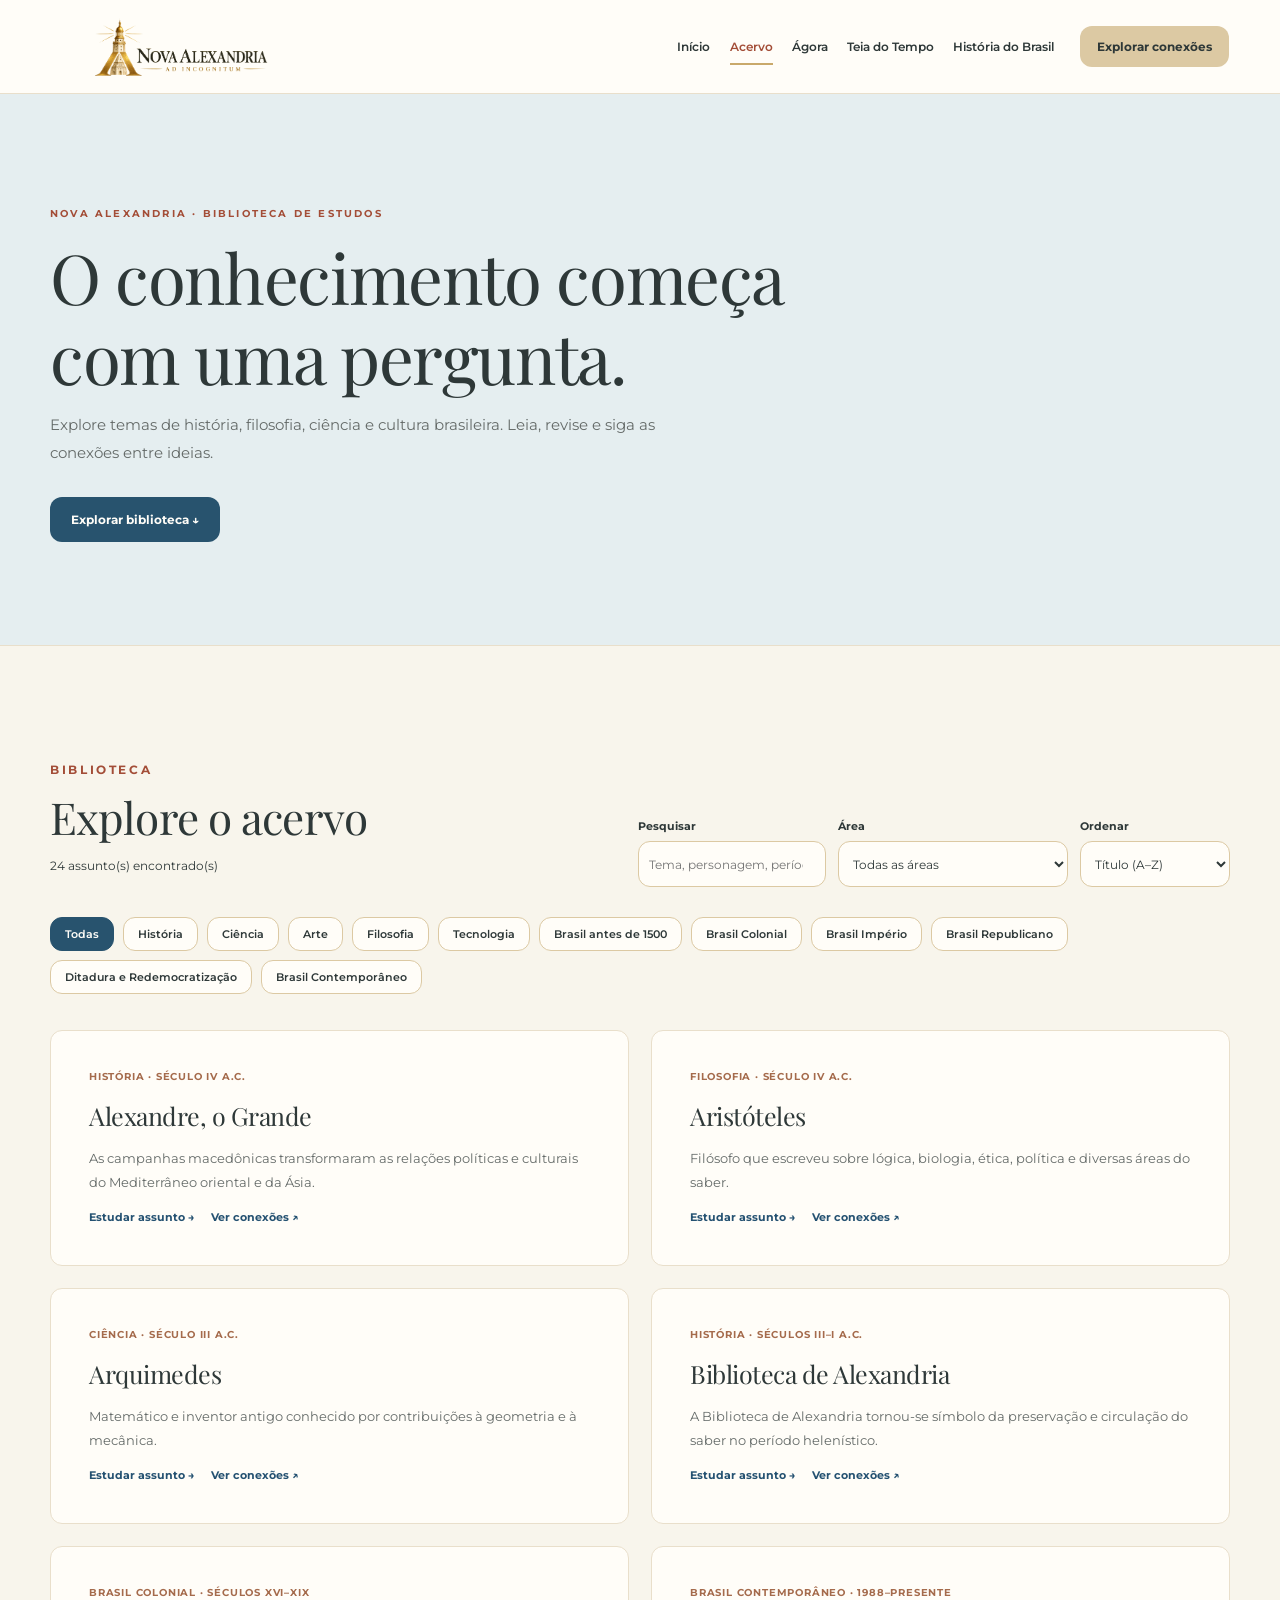
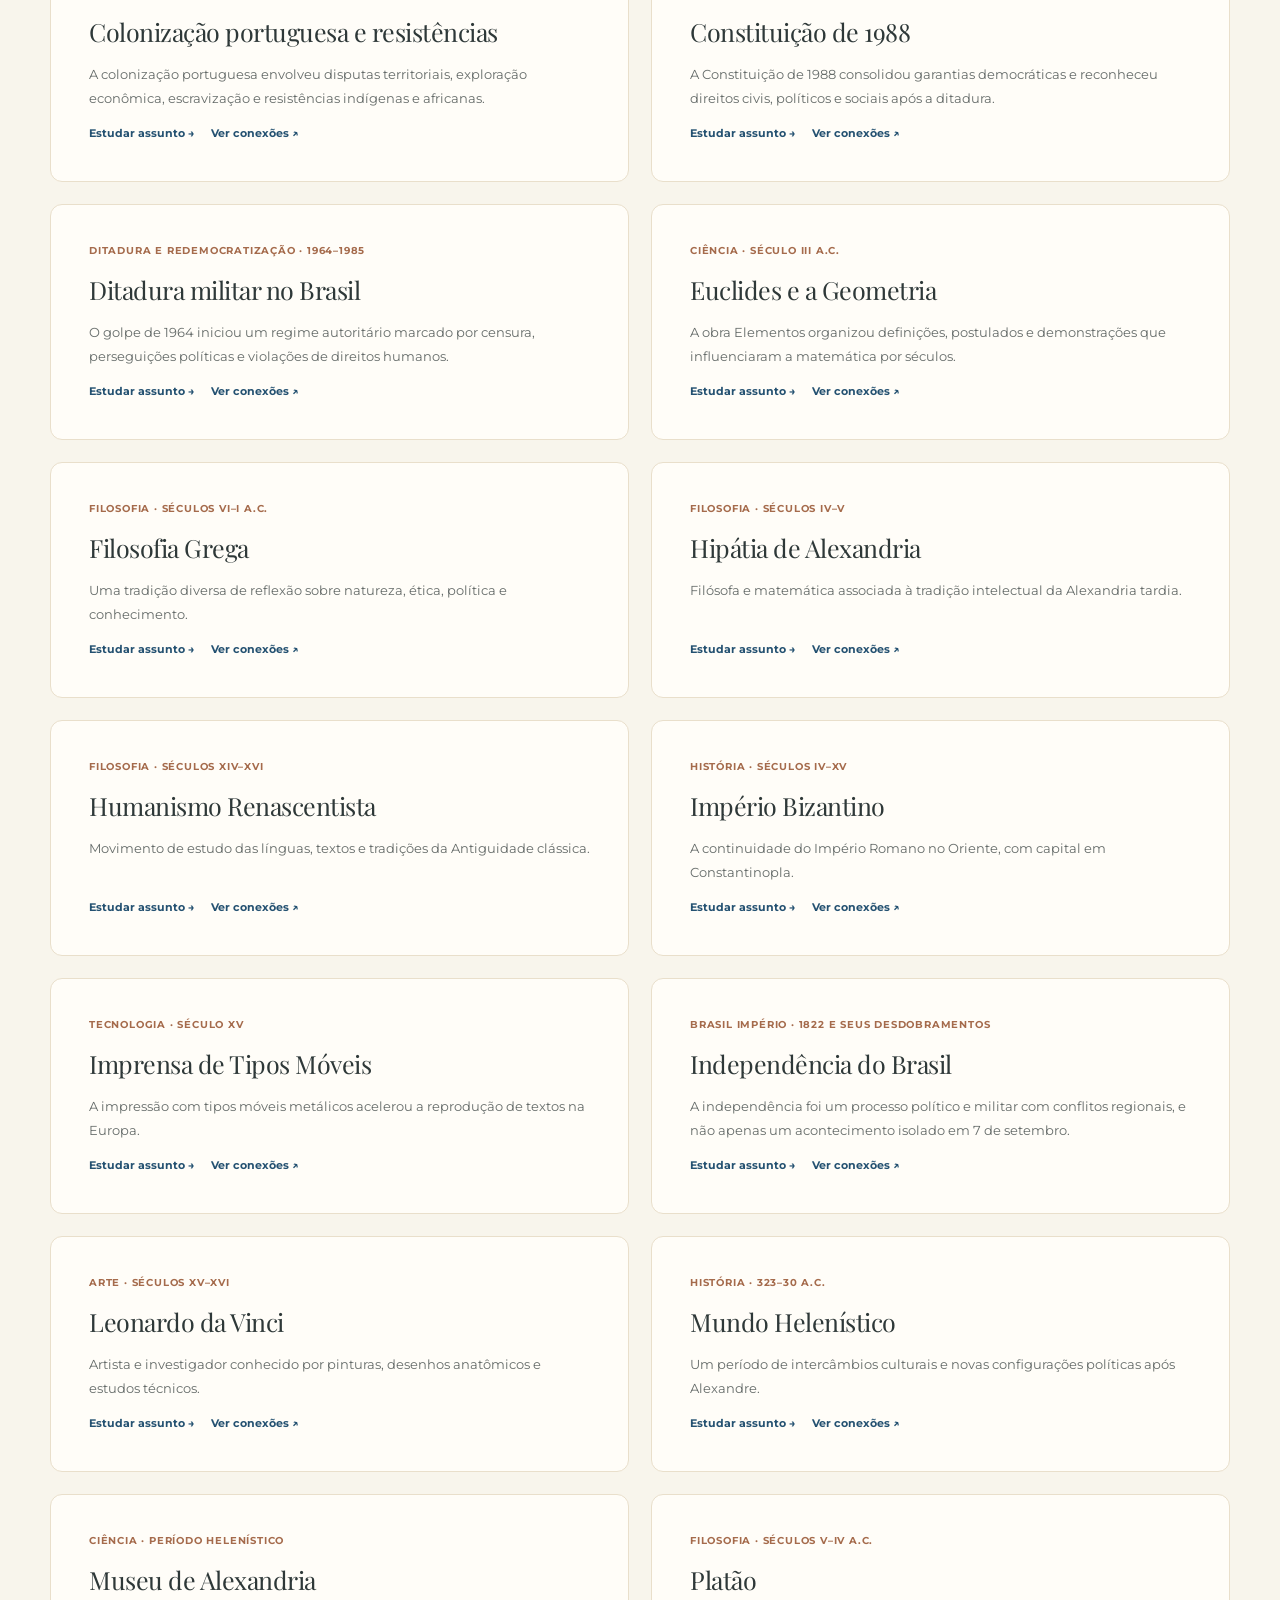
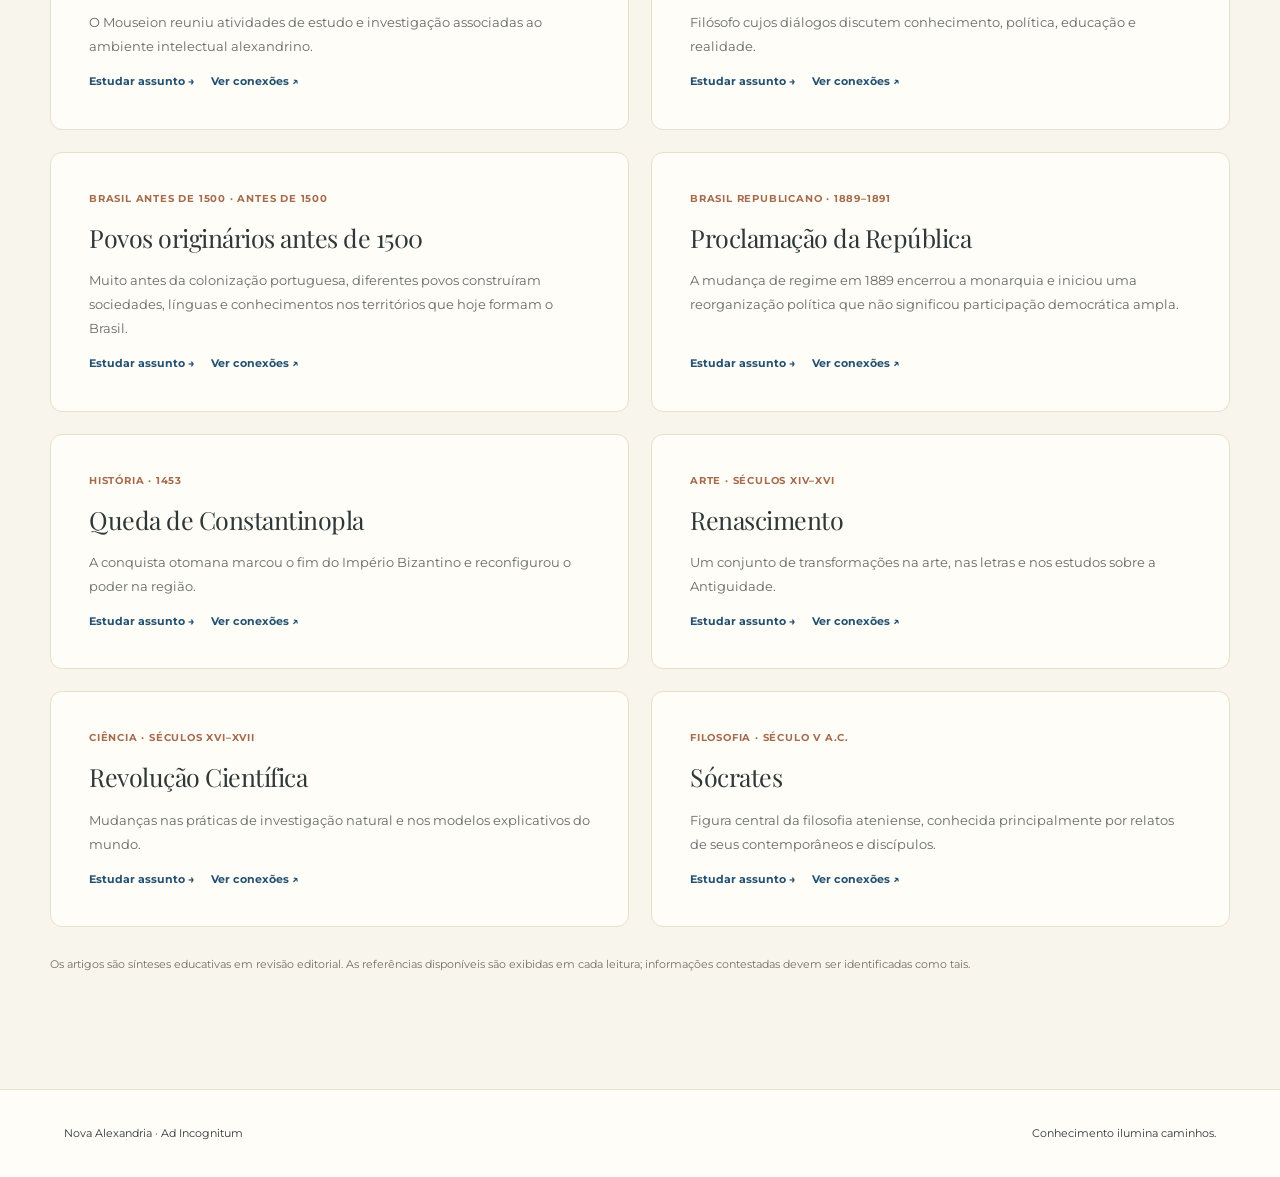
==== acervo.html @ 80cb11a1 "refactor(ui): aplicar identidade original e design system em acervo.html" ====
<!doctype html><html lang="pt-BR"><head><meta charset="utf-8"><meta name="viewport" content="width=device-width,initial-scale=1"><meta name="description" content="Acervo de estudos da Nova Alexandria: história, filosofia, ciência e História do Brasil."><title>Acervo | Nova Alexandria</title><link rel="preconnect" href="https://fonts.googleapis.com"><link rel="preconnect" href="https://fonts.gstatic.com" crossorigin><link href="https://fonts.googleapis.com/css2?family=Montserrat:wght@400;500;600;700&family=Playfair+Display:wght@400;500;600&display=swap" rel="stylesheet"><link rel="icon" href="assets/Icon.png"><link rel="stylesheet" href="styles.css"><link rel="stylesheet" href="css/acervo.css"><script defer src="js/acervo.js"></script><link rel="stylesheet" href="css/design-system-interno.css"></head><body><a class="skip" href="#conteudo">Ir ao conteúdo</a><header class="nav"><a href="index.html" class="brand" aria-label="Nova Alexandria — página inicial"><img src="assets/logo-horizontal.png" alt="Nova Alexandria — Ad Incognitum" class="brand-logo"></a><nav class="desktop-nav" aria-label="Navegação principal"><a href="index.html">Início</a><a href="acervo.html" aria-current="page">Acervo</a><a href="agora.html">Ágora</a><a href="teias.html">Teia do Tempo</a><a href="brasil.html">História do Brasil</a></nav><a class="login" href="teias.html">Explorar conexões</a><button class="menu" id="menuBtn" type="button" aria-label="Abrir menu" aria-expanded="false" aria-controls="mobileNav"><span aria-hidden="true">☰</span></button></header><nav class="mobile-nav" id="mobileNav" aria-label="Navegação móvel" hidden><a href="index.html">Início</a><a href="acervo.html" aria-current="page">Acervo</a><a href="agora.html">Ágora</a><a href="teias.html">Teia do Tempo</a><a href="brasil.html">História do Brasil</a></nav><main id="conteudo"><section class="acervo-hero"><div class="acervo-wrap"><p class="eyebrow">NOVA ALEXANDRIA · BIBLIOTECA DE ESTUDOS</p><h1>O conhecimento começa com uma pergunta.</h1><p>Explore temas de história, filosofia, ciência e cultura brasileira. Leia, revise e siga as conexões entre ideias.</p><a href="#catalogo" class="acervo-link">Explorar biblioteca ↓</a></div></section><section id="catalogo" class="acervo-wrap acervo-main"><div class="acervo-heading"><div><p class="eyebrow">BIBLIOTECA</p><h2>Explore o acervo</h2><p id="contador" aria-live="polite">Carregando assuntos...</p></div><div class="acervo-ferramentas"><label>Pesquisar<input id="busca" type="search" placeholder="Tema, personagem, período..." autocomplete="off"></label><label>Área<select id="area"><option value="Todas">Todas as áreas</option><option value="Brasil">História do Brasil</option><option value="Geral">História geral e conhecimentos</option></select></label><label>Ordenar<select id="ordem"><option value="titulo">Título (A–Z)</option><option value="inicio">Período histórico</option></select></label></div></div><div id="categorias" class="acervo-filtros" aria-label="Categorias"></div><div id="resultados" class="acervo-grid" aria-live="polite"></div><p class="acervo-nota">Os artigos são sínteses educativas em revisão editorial. As referências disponíveis são exibidas em cada leitura; informações contestadas devem ser identificadas como tais.</p></section></main><footer><span>Nova Alexandria · Ad Incognitum</span><span>Conhecimento ilumina caminhos.</span></footer><script src="js/navegacao.js" defer></script></body></html>
---- styles.css ----
:root {
    --ivory: #f8f5ec;
    --sand: #dcc9a3;
    --gold: #c9a96b;
    --terracotta: #c97156;
    --blue: #1f4e79;
    --ink: #343a36;
    
    --surface: #fffdf8;
    --sand-light: #e8dcc4;
    --gold-deep: #85602e;
    --terracotta-deep: #a34d37;
    --blue-soft: #e5eef0;
}



* {
    box-sizing: border-box;
}

html {
    scroll-behavior: smooth;
    
}

body {
    margin: 0;
    background: var(--ivory);
    color: var(--ink);
    font: 15px/1.6 Montserrat, Arial, sans-serif;
}

a {
    color: inherit;
}

button {
    font: inherit;
    cursor: pointer;
}



.skip {
    position: absolute;
    top: -100px;
    left: 8px;
    background: var(--surface);
    padding: 12px;
    z-index: 50;
}

.skip:focus {
    top: 8px;
}

a:focus-visible,
button:focus-visible {
    outline: 3px solid var(--blue);
    outline-offset: 4px;
}



.nav {
    height: 50px;
    display: flex;
    align-items: center;
    gap: 30px;
    padding: 50px;
    background: var(--surface);
    border-bottom: 2px solid var(--sand-light);
}



.brand {
    display: flex;
    align-items: center;
    flex-shrink: 0;
    text-decoration: none;
}

.brand-logo {
    display: block;
    width: 310px;
    height: 90px;
    max-width: 100%;
    object-fit: contain;
}



.desktop-nav {
    display: flex;
    align-items: center;
    gap: clamp(12px, 30vw, 20px);
    margin-left: auto;
}

.desktop-nav a,
.login {
    font-size: 15px;
    text-decoration: none;
}

.desktop-nav a {
    transition: color 0.2s ease;
    font-weight: 700;
}

.desktop-nav a:hover {
    color: var(--terracotta-deep);
}



.login {
    background-color: var(--sand);
    border-radius: 5px;
    padding: 8px 20px;
    white-space: nowrap;

}

.login:hover {
    transition: background-color .25s ease, color .25s ease;
    background-color: var(--terracotta);
    color: #fff;
}



.menu {
    display: none;
    background: none;
    border: 0;
    font-size: 23px;
}

.mobile-nav {
    background: var(--surface);
    padding: 14px 24px;
}

.mobile-nav:not([hidden]) {
    display: flex;
    flex-direction: column;
    gap: 13px;
}

.mobile-nav a {
    text-decoration: none;
}



.hero {
    background: var(--blue-soft);
}



.scene-scroll {
    width: 100%;
    overflow-x: auto;
    overflow-y: hidden;
}

.scene {
    position: relative;
    max-width: 1918px;
    margin: auto;
    min-height: 490px;
    background: #c7dce9;
}

.scene > img {
    display: block;
    width: 100%;
    height: 70%;
}



.hero-copy {
    position: absolute;
    left: 5.4%;
    top: 15%;
    max-width: 36%;
    padding: clamp(14px, 5vw, 28px);
    border-radius: 8px;

    background: linear-gradient(
        100deg,
        rgba(255, 253, 247, 0.91),
        rgba(255, 253, 247, 0.70) 80%,
        rgba(255, 253, 247, 0.12)
    );

    text-shadow: 0 1px 0 #fff8;
}

.eyebrow {
    font-size: 10px;
    font-weight: 700;
    letter-spacing: 0.22em;
    color: var(--terracotta-deep);
}

.hero-copy h1 {
    font: clamp(27px, 3.5vw, 67px)/1.13
        Playfair Display, Georgia, serif;

    margin: 12px 0;
    color: var(--ink);
}

.hero-copy > p:not(.eyebrow) {
    font-size: clamp(11px, 1vw, 15px);
    max-width: 440px;
}

.hero-buttons {
    display: flex;
    flex-wrap: wrap;
    gap: 10px;
    margin-top: 20px;
}



.primary,
.secondary {
    display: inline-block;
    text-decoration: none;
    padding: 11px 15px;
    border-radius: 4px;
    font-size: 12px;
    font-weight: 600;
}

.primary {
    background: var(--blue);
    color: #fff;
}

.primary:hover,
.primary:focus-visible {
    background: var(--terracotta-deep);
}

.secondary {
    background: rgba(248, 245, 236, .93);
    border: 1px solid var(--terracotta);
}

.secondary:hover,
.secondary:focus-visible {
    background: var(--sand);
}





.hotspot {
    position: absolute;
    display: grid;
    place-items: center;
    width: 44px;
    height: 44px;
    padding: 0;
    transform: translate(-50%, -50%);
    border: 1px solid rgba(255, 249, 233, 0.95);
    border-radius: 50%;
    background: rgba(31, 78, 121, 0.88);
    color: #fff;
    box-shadow: 0 0 0 6px rgba(255, 248, 220, 0.22),
                0 0 20px rgba(201, 169, 107, 0.35);
    backdrop-filter: blur(4px);
    isolation: isolate;
    overflow: visible;
    cursor: pointer;
    z-index: 2;
    transition: transform .3s ease, background .3s ease, box-shadow .3s ease;
}

.hotspot:hover,
.hotspot:focus-visible {
    transform: translate(-50%, -50%) scale(1.15);
    background: rgba(31, 78, 121, 0.98);
    box-shadow: 0 0 0 10px rgba(255, 248, 220, 0.25),
                0 0 30px rgba(255, 215, 130, 0.65);
    z-index: 5;
}

.hotspot .pulse {
    position: relative;
    z-index: 2;
    display: inline-block;
    font-size: 21px;
    line-height: 1;
    transition: transform .3s ease, filter .3s ease;
}

.hotspot:hover .pulse,
.hotspot:focus-visible .pulse {
    transform: rotate(45deg) scale(1.1);
    filter: drop-shadow(0 0 5px #fff5cc);
}

.hotspot .hint {
    position: absolute;
    bottom: calc(100% + 16px);
    left: 50%;
    z-index: 5;
    transform: translate(-50%, 8px);
    white-space: nowrap;
    padding: 8px 15px;
    border: 1px solid var(--sand);
    border-radius: 5px;
    background: rgba(255, 253, 248, .97);
    color: var(--ink);
    font: 600 12px Montserrat, Arial, sans-serif;
    letter-spacing: .03em;
    box-shadow: 0 5px 20px rgba(40, 35, 25, .12);
    opacity: 0;
    visibility: hidden;
    pointer-events: none;
    transition: opacity .25s ease, transform .25s ease, visibility .25s ease;
}

.hotspot:hover .hint,
.hotspot:focus-visible .hint {
    opacity: 1;
    visibility: visible;
    transform: translate(-50%, 0);
}



.hotspot.farol::before {
    content: "";
    position: absolute;
    inset: -18px;
    border-radius: 100%;
    background: radial-gradient(circle, rgba(255,234,164,.65) 0%,
        rgba(255,208,101,.28) 40%, rgba(255,208,101,0) 75%);
    pointer-events: none;
    z-index: -1;
    animation: farol-luz 2s ease-in-out infinite;
}

.hotspot.farol::after {
    content: "";
    position: absolute;
    inset: -8px;
    border: 1px solid rgba(255,226,153,.75);
    border-radius: 50%;
    pointer-events: none;
    z-index: -1;
    animation: farol-onda 3.5s ease-out infinite;
}

@keyframes farol-luz {
    0%, 100% { opacity: .45; transform: scale(4); }
    50% { opacity: 1; transform: scale(1.3); }
}

@keyframes farol-onda {
    0% { opacity: .8; transform: scale(.75); }
    100% { opacity: 0; transform: scale(1.7); }
}

.hotspot.farol:hover::before,
.hotspot.farol:focus-visible::before { animation-duration: 1.8s; }


.hotspot.academia::before,
.hotspot.academia::after {
    content: "";
    position: absolute;
    width: 7px;
    height: 7px;
    border-radius: 100%;
    background: #ffe6a3;
    pointer-events: none;
    z-index: -1;
    box-shadow: -18px -13px 0 -1px #f3ce79,
                20px -17px 0 0 #ffe6a3,
                -23px 16px 0 -1px #fff0bd,
                17px 23px 0 -1px #eac079,
                5px -27px 0 -1px #fff0bd;
}

.hotspot.academia::before {
    animation: academia-particulas 4s ease-in-out infinite;
}

.hotspot.academia::after {
    animation: academia-particulas 4s ease-in-out -2s infinite;
}

@keyframes academia-particulas {
    0% { opacity: 0; transform: translateY(15px) scale(.8) rotate(45deg); }
    35% { opacity: 1; }
    75% { opacity: .75; }
    100% { opacity: 0; transform: translateY(-5px) scale(1.9) rotate(45deg); }
}

.hotspot.academia:hover::before,
.hotspot.academia:hover::after,
.hotspot.academia:focus-visible::before,
.hotspot.academia:focus-visible::after { animation-duration: 2; }



.hotspot.globo::before {
    content: "";
    position: absolute;
    inset: -12px;
    border: 2px solid transparent;
    border-top-color: #ffe4a3;
    border-bottom-color: #c69c53;
    border-radius: 50%;
    pointer-events: none;
    z-index: -1;
    animation: globo-orbita 7s linear infinite;
}

.hotspot.globo::after {
    content: "";
    position: absolute;
    inset: -21px;
    border: 1px dashed rgba(255,225,163,.65);
    border-radius: 50%;
    pointer-events: none;
    z-index: -1;
    animation: globo-orbita 16s linear infinite reverse;
}

@keyframes globo-orbita {
    from { transform: rotate(0deg); }
    to { transform: rotate(360deg); }
}

.hotspot.globo:hover::before,
.hotspot.globo:focus-visible::before { animation-duration: 2.5s; }

.hotspot.globo:hover::after,
.hotspot.globo:focus-visible::after { animation-duration: 7s; }



.farol { left: 49.4%; top: 19.2%; }
.academia { left: 77.8%; top: 25.8%; }
.globo { left: 90.7%; top: 39%; }



@keyframes hotspot-breathe {
    0%, 100% {
        box-shadow: 0 0 0 6px rgba(255,248,220,.15),
                    0 0 15px rgba(201,169,107,.25);
    }
    50% {
        box-shadow: 0 0 0 10px rgba(255,248,220,.28),
                    0 0 25px rgba(201,169,107,.45);
    }
}

.hotspot:not(:hover):not(:focus-visible) {
    animation: hotspot-breathe 3.5s ease-in-out infinite;
}

@media (hover: none) {
    .hotspot .hint {
        opacity: 1;
        visibility: visible;
        transform: translate(-50%, 0);
        font-size: 10px;
        padding: 5px 9px;
    }
}

@media (prefers-reduced-motion: reduce) {
    .hotspot,
    .hotspot::before,
    .hotspot::after,
    .hotspot .pulse,
    .hotspot .hint {
        animation: none !important;
        transition: none !important;
    }
    .hotspot.academia::before,
    .hotspot.academia::after { opacity: .65; }
}



.scene-caption {
    position: absolute;
    right: 4%;
    bottom: 4%;

    font-size: 10px;
    letter-spacing: 0.2em;

    color: #3e4a42;
    background: rgba(248, 245, 236, .92);

    padding: 5px 9px;
}

.scene-instruction {
    text-align: center;

    margin: 0;
    padding: 15px 10px;

    background: var(--surface);
    color: var(--ink);

    font-size: 12px;
}

.mobile-only {
    display: none;
}



.destinations {
    max-width: 1260px;
    margin: auto;

    text-align: center;

    padding: 72px 24px 95px;
}

.destinations h2 {
    font: clamp(29px, 4vw, 45px)
        Playfair Display, Georgia, serif;

    margin: 9px 0;
}

.intro {
    color: var(--ink);
    font-size: 13px;
    margin-bottom: 36px;
}



.cards {
    display: grid;
    grid-template-columns: repeat(4, 1fr);
    gap: 17px;
    text-align: left;
}



.cards article {
    background: var(--surface);

    border: 1px solid var(--sand-light);
    border-radius: 8px;

    padding: 24px;
    min-height: 240px;
}

.cards h3,
dialog h2 {
    font: 27px Playfair Display, Georgia, serif;
    margin: 7px 0;
}

.cards p {
    font-size: 13px;
}

.cards a {
    font-size: 12px;
    color: var(--blue);
}

.symbol {
    font-size: 32px;
    color: var(--gold);
}



footer {
    border-top: 1px solid var(--sand-light);

    padding: 25px 5%;

    display: flex;
    justify-content: space-between;
    gap: 15px;

    font-size: 11px;
}




dialog {
    width: min(460px, calc(100% - 30px));
    max-width: 460px;

    border: 1px solid var(--gold);
    border-radius: 12px;

    background: var(--surface);
    color: var(--ink);

    padding: 42px 36px;

    box-shadow:
        0 20px 70px rgba(21, 37, 46, 0.25);

    text-align: center;
}

dialog[open] {
    animation: portal-enter 0.35s ease-out;
}

dialog::backdrop {
    background: rgba(21, 38, 46, 0.65);
    backdrop-filter: blur(5px);
}

dialog h2 {
    font: 32px Playfair Display, Georgia, serif;
    margin: 12px 0 18px;
}

dialog p:not(.eyebrow) {
    font-size: 14px;
    line-height: 1.8;
    margin-bottom: 28px;
}

dialog .primary {
    padding: 12px 24px;
}

.close {
    position: absolute;
    top: 10px;
    right: 15px;

    border: 0;
    background: none;

    font-size: 29px;
    color: var(--ink);
}



@keyframes portal-enter {

    from {
        opacity: 0;
        transform: translateY(15px) scale(0.97);
    }

    to {
        opacity: 1;
        transform: translateY(0) scale(1);
    }

}



@media (prefers-reduced-motion: reduce) {

    dialog[open] {
        animation: none;
    }

}



@media (max-width: 1000px) {

    .nav {
        gap: 16px;
    }

    .brand-logo {
        width: 230px;
        height: 70px;
    }

    .desktop-nav {
        gap: 11px;
    }

    .hero-copy {
        max-width: 43%;
    }

    .cards {
        grid-template-columns: repeat(2, 1fr);
    }

}



@media (max-width: 760px) {

    .nav {
        height: 85px;
    }

    .brand-logo {
        width: 210px;
        height: 65px;
    }

    .desktop-nav {
        display: none;
    }

    .menu {
        display: block;
        margin-left: auto;
    }

    .login {
        margin-left: auto;
    }

    .scene {
        width: 1050px;
        min-height: 561px;
    }

    .scene-scroll {
        scrollbar-width: thin;
        scrollbar-color: var(--gold) #e6e0d3;
    }

    .hero-copy {
        left: 3%;
        top: 12%;

        width: 340px;
        max-width: 340px;
    }

    .hero-copy h1 {
        font-size: 36px;
    }

    .hero-copy > p:not(.eyebrow) {
        font-size: 12px;
    }

    .mobile-only {
        display: inline;
    }

    .hotspot {
        width: 42px;
        height: 42px;
    }

    .scene-caption {
        display: none;
    }

}



@media (max-width: 480px) {

    .nav {
        height: 75px;
        gap: 10px;
    }

    .brand-logo {
        width: 175px;
        height: 55px;
    }

    .login {
        padding: 6px 10px;
    }

    .cards {
        grid-template-columns: 1fr;
    }

    .destinations {
        padding: 55px 18px;
    }

    footer {
        flex-direction: column;
    }

}



@media (prefers-reduced-motion: reduce) {

    html {
        scroll-behavior: auto;
    }

    .hotspot,
    .hint,
    .desktop-nav a {
        transition: none;
    }

}
/* Refinamento visual — preserva identidade, paisagem e interações originais */
:root{--ink:#2e3838;--blue:#28536e;--gold:#c9a96b;--sand-light:#e9dfcb}
.nav{height:92px;padding:12px clamp(20px,4vw,72px);gap:clamp(12px,2vw,26px);position:relative;z-index:10;box-shadow:0 4px 20px rgba(48,44,32,.035)}
.brand-logo{width:clamp(190px,20vw,260px);height:68px}
.desktop-nav{gap:clamp(11px,1.5vw,23px)}
.desktop-nav a,.login{font-size:12px}
.desktop-nav a{font-weight:600}
.login{padding:11px 16px;border-radius:30px;background:#eee4d0;font-weight:700}
.hero-copy{border-radius:16px;box-shadow:0 16px 50px rgba(48,45,33,.09);backdrop-filter:blur(5px)}
.hero-copy h1{letter-spacing:-.035em}
.hero-copy>p:not(.eyebrow){line-height:1.85}
.primary,.secondary{border-radius:24px;padding:12px 20px;transition:transform .2s ease,background .2s ease}
.primary:hover,.secondary:hover{transform:translateY(-2px)}
.destinations{padding-top:86px;padding-bottom:85px}
.destinations h2{letter-spacing:-.025em}
.cards{gap:20px}
.cards article{position:relative;border-radius:16px;padding:30px;min-height:258px;box-shadow:0 10px 30px rgba(46,49,42,.035);transition:transform .2s ease,box-shadow .2s ease,border-color .2s ease}
.cards article:hover{transform:translateY(-4px);box-shadow:0 18px 40px rgba(46,49,42,.08);border-color:var(--gold)}
.cards h3{font-size:29px}
.cards a{text-decoration:none;font-weight:700}
.cards a:hover{text-decoration:underline}
.cards small{font:600 10px Montserrat,sans-serif;color:#98764e;white-space:nowrap}
.card-futuro{background:#faf8f2!important}
.card-futuro a{color:#806f5a}
.home-feature{background:#f0e9dc;border-top:1px solid #e7dac3;border-bottom:1px solid #e7dac3;padding:86px 24px}
.home-feature-inner{max-width:1180px;margin:auto;display:grid;grid-template-columns:1fr 1fr;align-items:center;gap:70px}
.home-feature-copy h2,.home-acervo h2{font:clamp(31px,4vw,49px)/1.18 "Playfair Display",Georgia,serif;letter-spacing:-.025em;margin:12px 0 20px}
.home-feature-copy p:not(.eyebrow){max-width:520px;font-size:14px;line-height:1.95;color:#5c5d55;margin-bottom:30px}
.home-feature-visual{position:relative;min-height:330px;background:radial-gradient(circle at 50% 48%,#fffaf0,#e8dac2);border:1px solid #d8c6a5;border-radius:22px;overflow:hidden}
.home-feature-visual svg{position:absolute;inset:0;width:100%;height:100%}
.home-feature-visual path{stroke:#c7a772;stroke-width:2;fill:none;stroke-dasharray:5 7}
.feature-center{position:absolute;z-index:2;left:50%;top:45%;transform:translate(-50%,-50%);display:grid;place-items:center;text-align:center;width:112px;height:112px;border-radius:50%;background:#28536e;color:white;font:600 16px "Playfair Display",serif;box-shadow:0 0 0 12px #d6c29e88}
.feature-node{position:absolute;z-index:2;background:#fffdf8;border:1px solid #d8c5a4;border-radius:22px;padding:9px 14px;font-size:11px;font-weight:700;box-shadow:0 6px 18px #473d2b15}
.feature-node-a{top:14%;left:9%}.feature-node-b{top:16%;right:8%}.feature-node-c{bottom:12%;left:10%}.feature-node-d{bottom:15%;right:9%}
.home-acervo{max-width:1260px;margin:auto;padding:86px 24px 110px}
.home-acervo-head{display:flex;justify-content:space-between;align-items:end;gap:20px;margin-bottom:25px}
.home-acervo-head>a{color:var(--blue);font-size:12px;font-weight:700;text-decoration:none}
.home-topics{display:grid;grid-template-columns:repeat(3,minmax(0,1fr));gap:20px}
.home-topics a{display:flex;flex-direction:column;gap:15px;padding:30px;min-height:230px;background:#fffdf8;border:1px solid #e6dac6;border-radius:16px;text-decoration:none;transition:transform .2s ease,border-color .2s ease}
.home-topics a:hover{transform:translateY(-4px);border-color:#c9a96b}
.home-topics span{font-size:10px;letter-spacing:.13em;font-weight:700;color:#a34d37}
.home-topics strong{font:26px/1.3 "Playfair Display",Georgia,serif}
.home-topics small{font-size:12px;line-height:1.7;color:#65706d}
@media(max-width:1100px){.nav{height:82px;padding:10px 20px;gap:12px}.brand-logo{width:195px;height:60px}.desktop-nav{gap:10px}.desktop-nav a{font-size:11px}.login{font-size:11px;padding:9px 12px}}
@media(max-width:900px){.desktop-nav{display:none}.menu{display:block;margin-left:auto}.nav{height:80px}.login{margin-left:auto}.home-feature-inner{gap:25px}}
@media(max-width:760px){.home-feature-inner{grid-template-columns:1fr}.home-feature-visual{min-height:290px}.home-topics{grid-template-columns:1fr}.home-acervo-head{align-items:start;flex-direction:column}.hero-copy{backdrop-filter:none}}
@media(max-width:480px){.nav{height:74px}.brand-logo{width:170px;height:55px}.home-feature{padding:60px 18px}.home-acervo{padding:65px 18px}.cards article{min-height:220px}.home-topics a{min-height:180px}.feature-node{font-size:9px;padding:8px 10px}}
@media(prefers-reduced-motion:reduce){.cards article,.home-topics a,.primary,.secondary{transition:none}}

/* Navegação unificada e acessível */
.nav .desktop-nav a[aria-current="page"]{color:var(--terracotta-deep);position:relative}
.nav .desktop-nav a[aria-current="page"]::after{content:"";position:absolute;left:0;right:0;bottom:-9px;height:2px;background:var(--gold)}
.mobile-nav{position:relative;z-index:9;border-bottom:1px solid var(--sand-light);box-shadow:0 12px 25px #30291a12}
.mobile-nav[hidden]{display:none!important}
.mobile-nav a{display:block;padding:12px 10px;border-bottom:1px solid #e9dfcb;font-size:13px;font-weight:600}
.mobile-nav a:last-child{border-bottom:0}
.mobile-nav a[aria-current="page"]{color:var(--terracotta-deep);background:#f6ecdc;border-radius:8px}
.menu{min-width:42px;min-height:42px;border-radius:10px;color:var(--ink)}
.menu:hover{background:#eee4d0}
@media(max-width:900px){.desktop-nav{display:none!important}.menu{display:grid;place-items:center;margin-left:0}.nav .login{margin-left:auto}}
@media(max-width:480px){.nav{gap:8px}.nav .login{font-size:10px;padding:8px 10px}.menu{min-width:40px}}

/* Jornada de entrada para novos estudantes */
.home-start{padding:72px 24px 28px;background:var(--ivory)}
.home-start-inner{max-width:1180px;margin:auto;display:grid;grid-template-columns:minmax(240px,.72fr) minmax(0,1.6fr);gap:clamp(24px,5vw,72px);align-items:center}
.home-start h2{font:clamp(30px,3.5vw,45px)/1.2 "Playfair Display",Georgia,serif;letter-spacing:-.025em;margin:12px 0 16px}
.home-start p:not(.eyebrow){font-size:13px;line-height:1.9;color:#5e6761;max-width:400px}
.home-start-options{display:grid;grid-template-columns:repeat(3,minmax(0,1fr));gap:13px}
.home-start-options a{position:relative;display:flex;flex-direction:column;gap:12px;min-height:230px;padding:23px 21px;background:#fffdf8;border:1px solid #e2d5bd;border-radius:16px;text-decoration:none;color:var(--ink);transition:transform .2s ease,border-color .2s ease,box-shadow .2s ease}
.home-start-options a:hover{transform:translateY(-3px);border-color:var(--gold);box-shadow:0 12px 32px #4d3b2214}
.home-start-number{font-size:10px;letter-spacing:.12em;font-weight:700;color:var(--terracotta-deep)}
.home-start-options strong{font:22px/1.3 "Playfair Display",Georgia,serif;color:#29495c}
.home-start-options small{font-size:11px;line-height:1.7;color:#68716b}
.home-start-arrow{margin-top:auto;font-size:20px;color:var(--blue)}
.hero-copy>p:not(.eyebrow){max-width:47ch}
@media(max-width:1050px){.home-start-inner{grid-template-columns:1fr;gap:20px}.home-start p:not(.eyebrow){max-width:670px}}
@media(max-width:650px){.home-start{padding:52px 18px 12px}.home-start-options{grid-template-columns:1fr}.home-start-options a{min-height:145px;padding:22px}.home-start h2{font-size:32px}}
@media(prefers-reduced-motion:reduce){.home-start-options a{transition:none}}


/* Home 2.0 — Design System derivado exclusivamente das variáveis originais.
   Tipografia: Playfair Display + Montserrat. Sem novos tokens de cor. */
:root{--na-space:clamp(80px,8vw,120px);--na-content:1180px;--na-radius:12px}
body{background:var(--ivory);color:var(--ink)}
.nav{height:auto;min-height:94px;padding:12px clamp(20px,4vw,60px);gap:clamp(12px,2vw,28px);background:var(--surface);border-bottom:1px solid var(--sand-light);box-shadow:none}
.brand-logo{width:clamp(185px,20vw,255px);height:66px}
.desktop-nav{gap:clamp(12px,1.5vw,24px)}
.desktop-nav a,.login{font-size:12px}
.desktop-nav a{font-weight:600;transition:color 200ms ease}
.desktop-nav a[aria-current=page]{color:var(--terracotta-deep)}
.login{padding:11px 17px;border-radius:var(--na-radius);background:var(--sand);font-weight:700;transition:background 200ms ease,color 200ms ease}
.hero-copy{border-radius:var(--na-radius);box-shadow:none;backdrop-filter:none}
.hero-copy h1{letter-spacing:-.02em}
.hero-copy>p:not(.eyebrow){line-height:1.8;max-width:47ch}
.primary,.secondary{border-radius:var(--na-radius);padding:12px 19px;transition:background 200ms ease,color 200ms ease,border-color 200ms ease}
.hotspot{transition:transform 200ms ease,background 200ms ease}
.hotspot.farol::before,.hotspot.farol::after{animation:none}
.hotspot .hint{box-shadow:none;transition:opacity 200ms ease,transform 200ms ease,visibility 200ms ease}
.scene-instruction{margin-bottom:0}
.home-start,.na-collection,.home-feature,.na-pathways{padding-block:var(--na-space)}
.home-start{background:var(--ivory)}
.home-start-inner,.home-feature-inner{max-width:var(--na-content);margin:auto;display:grid;grid-template-columns:minmax(0,.85fr) minmax(0,1.15fr);gap:clamp(35px,6vw,90px);align-items:start}
.home-start h2,.na-section-heading h2,.home-feature-copy h2{font-family:"Playfair Display",Georgia,serif;letter-spacing:-.02em;line-height:1.17;font-weight:500}
.home-start h2{font-size:clamp(32px,3.5vw,48px);margin:12px 0 20px}
.home-start p:not(.eyebrow),.home-feature-copy p:not(.eyebrow){font-size:14px;line-height:1.85;color:color-mix(in srgb,var(--ink) 75%,var(--ivory))}
.home-start-options{display:grid;grid-template-columns:repeat(2,minmax(0,1fr));gap:14px}
.home-start-options a{min-height:182px;padding:25px;background:var(--surface);border:1px solid var(--sand-light);border-radius:var(--na-radius);display:flex;flex-direction:column;gap:12px;text-decoration:none;box-shadow:none;transition:background 200ms ease,border-color 200ms ease}
.home-start-options a:first-child{grid-row:span 2;min-height:378px;justify-content:center;background:var(--blue-soft)}
.home-start-options a:hover{transform:none;background:var(--sand-light);border-color:var(--gold);box-shadow:none}
.home-start-number{font-size:10px;font-weight:700;letter-spacing:.1em;color:var(--terracotta-deep)}
.home-start-options strong{font:500 clamp(20px,2vw,27px)/1.25 "Playfair Display",Georgia,serif;color:var(--ink);letter-spacing:-.02em}
.home-start-options small{font:12px/1.7 Montserrat,Arial,sans-serif;color:color-mix(in srgb,var(--ink) 72%,var(--surface))}
.home-start-arrow{font-size:18px;color:var(--blue);margin-top:auto}
.na-collection,.na-pathways{max-width:calc(var(--na-content) + 56px);margin:auto;padding-inline:28px}
.na-section-heading{display:flex;align-items:end;justify-content:space-between;gap:25px;margin-bottom:42px}
.na-section-heading h2{font-size:clamp(34px,3.5vw,48px);margin:10px 0 0}
.na-section-heading>a{color:var(--blue);text-decoration:none;font-size:12px;font-weight:700;transition:color 200ms ease}
.na-section-heading>a:hover{color:var(--terracotta-deep)}
.na-collection-list{border-top:1px solid var(--sand-light)}
.na-collection-list>a{display:grid;grid-template-columns:45px minmax(0,1fr) 25px;gap:24px;align-items:center;padding:27px 12px;text-decoration:none;border-bottom:1px solid var(--sand-light);transition:background 200ms ease}
.na-collection-list>a:hover{background:var(--surface)}
.na-collection-num{font-size:11px;color:var(--terracotta-deep)}
.na-collection-text{display:flex;flex-direction:column;gap:5px}
.na-collection-text small{font-size:10px;font-weight:700;letter-spacing:.1em;color:var(--terracotta-deep)}
.na-collection-text strong{font:500 clamp(23px,2.6vw,34px)/1.25 "Playfair Display",Georgia,serif;letter-spacing:-.02em}
.na-collection-text>span{font-size:12px;color:color-mix(in srgb,var(--ink) 70%,var(--surface))}
.na-collection-arrow{font-size:20px;color:var(--blue)}
.home-feature{background:var(--blue-soft);border-block:1px solid var(--sand-light);padding-inline:24px}
.home-feature-inner{align-items:center}
.home-feature-copy h2{font-size:clamp(34px,3.8vw,50px);margin:12px 0 20px}
.home-feature-copy .primary{display:inline-block;text-decoration:none;margin-top:14px}
.home-feature-visual{position:relative;min-height:320px;background:var(--surface);border:1px solid var(--sand-light);border-radius:var(--na-radius);overflow:hidden}
.home-feature-visual svg{position:absolute;inset:0;width:100%;height:100%}
.home-feature-visual path{stroke:var(--gold);stroke-width:2;fill:none;stroke-dasharray:5 7}
.feature-center{position:absolute;left:50%;top:45%;transform:translate(-50%,-50%);width:112px;height:112px;border-radius:50%;display:grid;place-items:center;text-align:center;background:var(--blue);color:var(--surface);font:600 16px "Playfair Display",Georgia,serif;box-shadow:none;z-index:2}
.feature-node{position:absolute;z-index:2;background:var(--surface);border:1px solid var(--sand-light);border-radius:var(--na-radius);padding:9px 12px;font-size:11px;font-weight:700;box-shadow:none}
.feature-node-a{top:14%;left:9%}.feature-node-b{top:16%;right:8%}.feature-node-c{bottom:12%;left:10%}.feature-node-d{bottom:15%;right:9%}
.na-pathway-links{display:grid;grid-template-columns:1.3fr 1fr 1fr;gap:18px}
.na-pathway-links a{padding:26px 22px;min-height:170px;border:1px solid var(--sand-light);border-radius:var(--na-radius);display:flex;flex-direction:column;justify-content:space-between;gap:12px;text-decoration:none;background:var(--surface);transition:background 200ms ease,border-color 200ms ease}
.na-pathway-links a:first-child{background:var(--blue-soft)}
.na-pathway-links a:hover{background:var(--sand-light);border-color:var(--gold)}
.na-pathway-links strong{font:500 clamp(22px,2vw,28px) "Playfair Display",Georgia,serif;letter-spacing:-.02em}
.na-pathway-links span{font-size:12px;color:var(--blue)}
.mobile-nav[hidden]{display:none!important}
.mobile-nav{position:relative;z-index:10;border-bottom:1px solid var(--sand-light)}
.mobile-nav a{display:block;padding:12px 10px;font-size:13px}
.menu{min-width:42px;min-height:42px;border-radius:var(--na-radius);color:var(--ink)}
.menu:hover{background:var(--sand-light)}
dialog{box-shadow:none;border:1px solid var(--sand-light);border-radius:var(--na-radius)}
@media(max-width:1050px){.nav{padding-inline:20px;gap:12px}.brand-logo{width:190px}.desktop-nav{gap:10px}.desktop-nav a{font-size:11px}.login{padding:10px 12px}.home-start-inner,.home-feature-inner{gap:35px}}
@media(max-width:900px){.desktop-nav{display:none}.menu{display:grid;place-items:center;margin-left:0}.login{margin-left:auto}.home-start-inner{grid-template-columns:1fr}.home-start-options a:first-child{min-height:250px}.home-feature-inner{grid-template-columns:1fr}.home-feature-visual{min-height:290px}}
@media(max-width:760px){.nav{min-height:80px;padding:10px 18px}.brand-logo{width:190px;height:58px}.hero-copy{backdrop-filter:none}.home-start,.na-collection,.home-feature,.na-pathways{padding-block:80px}.na-pathway-links{grid-template-columns:1fr 1fr}.na-pathway-links a:first-child{grid-column:1/-1}}
@media(max-width:520px){.nav{min-height:74px;gap:8px}.brand-logo{width:165px;height:52px}.login{font-size:10px;padding:8px}.home-start-options{grid-template-columns:1fr}.home-start-options a,.home-start-options a:first-child{min-height:160px;grid-row:auto;justify-content:flex-start}.na-section-heading{align-items:start;flex-direction:column}.na-collection,.na-pathways{padding-inline:20px}.na-collection-list>a{grid-template-columns:25px minmax(0,1fr) 20px;gap:10px}.na-pathway-links{grid-template-columns:1fr}.na-pathway-links a:first-child{grid-column:auto}.home-feature{padding-inline:18px}}
@media(prefers-reduced-motion:reduce){html{scroll-behavior:auto}.home-start-options a,.na-collection-list>a,.na-pathway-links a,.primary,.secondary,.desktop-nav a{transition:none}}
---- css/acervo.css ----
.acervo-wrap{width:min(1180px,calc(100% - 44px));margin:auto}.acervo-hero{background:linear-gradient(125deg,#faf6eb,#e9ddc7 70%,#dbe5e7);padding:84px 0;border-bottom:1px solid #e5d8bf}.acervo-hero h1{font:clamp(38px,5.4vw,69px)/1.15 "Playfair Display",Georgia,serif;max-width:790px;color:#23455c;margin:14px 0}.acervo-hero p:not(.eyebrow){max-width:660px;line-height:1.9}.acervo-link{display:inline-block;margin-top:15px;padding:12px 18px;background:#234b66;color:white;border-radius:7px;text-decoration:none;font-size:12px;font-weight:700}.acervo-main{padding:60px 0 90px}.acervo-heading{display:flex;justify-content:space-between;gap:25px;align-items:end}.acervo-heading h2{font:clamp(30px,4vw,44px) "Playfair Display",Georgia,serif;margin:8px 0}.acervo-heading p{font-size:12px}.acervo-ferramentas{display:flex;flex-wrap:wrap;gap:12px}.acervo-ferramentas label{display:grid;gap:6px;font-size:11px;font-weight:700}.acervo-ferramentas input,.acervo-ferramentas select{min-height:43px;min-width:150px;border:1px solid #d9c7a8;background:#fffdf8;border-radius:7px;padding:10px;color:#243e4d;font:12px Montserrat,sans-serif}.acervo-filtros{display:flex;flex-wrap:wrap;gap:8px;margin:28px 0}.acervo-filtros button{border:1px solid #ddc9a8;border-radius:30px;background:#fffdf8;padding:9px 14px;font:600 11px Montserrat,sans-serif;color:#375367}.acervo-filtros button[aria-pressed=true]{background:#234b66;color:white;border-color:#234b66}.acervo-grid{display:grid;grid-template-columns:repeat(auto-fit,minmax(250px,1fr));gap:17px}.acervo-card{display:flex;flex-direction:column;gap:11px;background:#fffdf8;border:1px solid #e7d8bc;border-radius:12px;padding:24px}.acervo-card small{font-size:10px;font-weight:700;letter-spacing:.08em;text-transform:uppercase;color:#a56b4c}.acervo-card h3{font:25px/1.25 "Playfair Display",Georgia,serif;color:#23455c;margin:0}.acervo-card p{font-size:12px;line-height:1.85;margin:0;flex:1}.acervo-card .links{display:flex;gap:16px;flex-wrap:wrap}.acervo-card a{font-size:11px;font-weight:700;color:#245171;text-decoration:none}.acervo-card a:hover{text-decoration:underline}.acervo-nota{font-size:11px;line-height:1.8;margin-top:28px;color:#766e62}@media(max-width:850px){.acervo-heading{flex-direction:column;align-items:stretch}.acervo-ferramentas label{flex:1}.acervo-hero{padding:60px 0}.desktop-nav{display:none}}

/* Refinamento editorial */
.acervo-hero{padding:clamp(66px,8vw,112px) 0;background:linear-gradient(120deg,#faf6eb 0%,#f0e6d4 65%,#e6eef0 100%)}
.acervo-hero h1{letter-spacing:-.035em}
.acervo-link{border-radius:28px;padding:13px 22px;transition:transform .2s ease,background .2s ease}
.acervo-link:hover{background:#a34d37;transform:translateY(-2px)}
.acervo-main{padding-top:78px}
.acervo-ferramentas input,.acervo-ferramentas select{border-radius:11px;min-height:46px}
.acervo-filtros button{transition:background .2s ease,border-color .2s ease}
.acervo-card{border-radius:17px;padding:29px;box-shadow:0 10px 30px #45351c0a;transition:transform .2s ease,box-shadow .2s ease,border-color .2s ease}
.acervo-card:hover{transform:translateY(-4px);border-color:#c9a96b;box-shadow:0 18px 38px #45351c16}
.acervo-card h3{letter-spacing:-.02em}
.acervo-card p{font-size:13px}
@media(max-width:620px){.acervo-hero{padding:60px 0}.acervo-main{padding-top:50px}.acervo-card{padding:24px}}
@media(prefers-reduced-motion:reduce){.acervo-card,.acervo-link{transition:none}}
---- css/design-system-interno.css ----
/* Nova Alexandria — Design System das páginas internas.
   Tokens e fontes da identidade original; sem tema paralelo. */
:root{--na-radius:12px;--na-space:clamp(80px,8vw,120px);--na-muted:color-mix(in srgb,var(--ink) 73%,var(--ivory))}
body{background:var(--ivory);color:var(--ink);font-family:Montserrat,Arial,sans-serif}
h1,h2,h3,h4{letter-spacing:-.02em}
.nav{height:auto;min-height:94px;padding:12px clamp(20px,4vw,60px);gap:clamp(12px,2vw,28px);background:var(--surface);border-bottom:1px solid var(--sand-light);box-shadow:none}
.brand-logo{width:clamp(185px,20vw,255px);height:66px}
.desktop-nav{gap:clamp(12px,1.5vw,24px)}
.desktop-nav a,.login{font-size:12px}
.desktop-nav a{font-weight:600;transition:color 200ms ease}
.desktop-nav a[aria-current=page]{color:var(--terracotta-deep)}
.login{padding:11px 17px;border-radius:var(--na-radius);background:var(--sand);font-weight:700;transition:background 200ms ease,color 200ms ease}
.primary,.secondary,.acervo-link,.brasil-cta{border-radius:var(--na-radius);transition:background 200ms ease,color 200ms ease,border-color 200ms ease}
.acervo-hero,.agora-hero,.brasil-hero,.leitura-hero,.teia-intro{background:var(--blue-soft);border-bottom:1px solid var(--sand-light);padding-block:clamp(80px,8vw,115px)}
.acervo-hero h1,.agora-hero h1,.brasil-hero h1,.leitura-hero h1,.teia-intro h1{font-family:"Playfair Display",Georgia,serif;letter-spacing:-.02em;line-height:1.16;color:var(--ink);max-width:850px}
.acervo-hero p:not(.eyebrow),.agora-lead,.brasil-hero p:not(.eyebrow),.ficha-resumo,.teia-intro p:last-child{color:var(--na-muted);line-height:1.85}
.acervo-link,.brasil-cta{background:var(--blue);color:var(--surface);padding:13px 21px}
.acervo-link:hover,.brasil-cta:hover{background:var(--terracotta-deep);transform:none}
.acervo-main,.agora-content,.brasil-conteudo{padding-block:var(--na-space)}
.explorador{padding-top:80px;padding-bottom:110px}
.ficha-grid{padding-top:80px;padding-bottom:110px;gap:clamp(32px,5vw,75px);grid-template-columns:minmax(0,1fr) minmax(260px,300px)}
.acervo-heading,.agora-heading,.brasil-cabecalho,.explorador-topo{gap:clamp(24px,4vw,60px);margin-bottom:28px}
.acervo-heading h2,.agora-heading h2,.brasil-cabecalho h2,.explorador-topo h2{font-family:"Playfair Display",Georgia,serif;letter-spacing:-.02em;color:var(--ink);line-height:1.2}
.acervo-ferramentas input,.acervo-ferramentas select,.agora-search input,.brasil-busca input,.teia-controles select{border:1px solid var(--sand);background:var(--surface);color:var(--ink);border-radius:var(--na-radius);box-shadow:none;min-height:46px;transition:border-color 200ms ease}
.acervo-ferramentas input:focus-visible,.acervo-ferramentas select:focus-visible,.agora-search input:focus-visible,.brasil-busca input:focus-visible,.teia-controles select:focus-visible{outline:2px solid var(--blue);outline-offset:2px}
.acervo-filtros,.agora-filtros,.brasil-filtros{gap:9px;margin-block:30px 36px}
.acervo-filtros button,.agora-filtros button,.brasil-filtros button,.teia-modos button{border:1px solid var(--sand);border-radius:var(--na-radius);background:var(--surface);color:var(--ink);transition:background 200ms ease,border-color 200ms ease,color 200ms ease}
.acervo-filtros button[aria-pressed=true],.brasil-filtros button[aria-pressed=true],.agora-filtros button.ativo,.teia-modos button.ativo{background:var(--blue);border-color:var(--blue);color:var(--surface)}
.acervo-grid,.agora-grid{gap:22px;grid-template-columns:repeat(2,minmax(0,1fr))}
.acervo-card,.assunto-card,.brasil-periodo,.brasil-card,.ficha-lateral,.teia-visual,.teia-leitura{border:1px solid var(--sand-light);border-radius:var(--na-radius);background:var(--surface);box-shadow:none}
.acervo-card,.assunto-card,.brasil-card{transition:background 200ms ease,border-color 200ms ease}
.acervo-card:hover,.assunto-card:hover,.brasil-card:hover{transform:none;box-shadow:none;border-color:var(--gold);background:var(--ivory)}
.acervo-card{padding:clamp(24px,3vw,38px);gap:15px}
.acervo-card h3,.assunto-card h3,.brasil-card h4,.brasil-periodo h3{color:var(--ink);letter-spacing:-.02em}
.acervo-card p,.assunto-card p,.brasil-card p{color:var(--na-muted);line-height:1.85}
.assunto-imagem{background:var(--blue-soft);color:var(--gold-deep);height:200px}
.assunto-corpo{padding:clamp(24px,3vw,36px)}
.assunto-acoes a{border-radius:var(--na-radius);transition:background 200ms ease,color 200ms ease}
.assunto-acoes .ler{background:var(--blue);color:var(--surface)}
.assunto-acoes .teias{border:1px solid var(--gold);color:var(--gold-deep)}
.brasil-periodos{gap:32px}
.brasil-periodo{padding:clamp(24px,3vw,40px)}
.brasil-periodo header{border-bottom:1px solid var(--sand-light);margin-bottom:25px;padding-bottom:18px}
.brasil-cards{grid-template-columns:repeat(2,minmax(0,1fr));gap:16px}
.brasil-card{padding:25px;background:var(--ivory)}
.ficha-lateral{padding:27px;top:24px}
.ficha-artigo #texto p{line-height:1.95}
.ficha-artigo h2,.artigo-secao h2{letter-spacing:-.02em}
.artigo-abertura{background:var(--blue-soft);border-left:2px solid var(--gold);padding:28px;margin-block:30px}
.artigo-sumario,.plano-estudo,.estudo-objetivos,.estudo-metodo,.bibliografia,.revisao{border-color:var(--sand-light);border-radius:var(--na-radius);box-shadow:none}
.artigo-sumario{padding:26px}
.ficha-artigo .estudo-barra button,.capitulo-navegacao button,.bibliografia button{border-radius:var(--na-radius);transition:background 200ms ease,border-color 200ms ease}
.teia-layout{grid-template-columns:minmax(0,1.35fr) minmax(300px,.9fr);gap:22px}
.teia-visual,.teia-leitura{box-shadow:none}
.teia-canvas{background:var(--ivory);min-height:440px}
.teia-barra,.teia-rodape{border-color:var(--sand-light)}
.teia-modos{gap:10px;margin-bottom:24px}
.teia-modos button:hover{background:var(--blue-soft);color:var(--ink);border-color:var(--gold)}
.teia-modos button.ativo:hover{background:var(--blue);color:var(--surface)}
.teia-leitura{padding:clamp(24px,3vw,35px)}
footer{background:var(--surface);border-top:1px solid var(--sand-light);padding:35px clamp(24px,5vw,75px)}
.mobile-nav[hidden]{display:none!important}
.mobile-nav{position:relative;z-index:10;border-bottom:1px solid var(--sand-light);box-shadow:none;background:var(--surface)}
.mobile-nav a{display:block;padding:12px 10px;font-size:13px}
.menu{min-width:42px;min-height:42px;border-radius:var(--na-radius);color:var(--ink)}
.menu:hover{background:var(--sand-light)}
@media(max-width:1100px){.nav{padding-inline:20px;gap:12px}.brand-logo{width:190px}.desktop-nav{gap:10px}.desktop-nav a{font-size:11px}.login{padding:10px 12px}}
@media(max-width:900px){.desktop-nav{display:none!important}.menu{display:grid;place-items:center;margin-left:0}.login{margin-left:auto}.nav{min-height:80px}.acervo-grid,.agora-grid{grid-template-columns:repeat(2,minmax(0,1fr))}}
@media(max-width:760px){.nav{padding:10px 18px}.brand-logo{width:185px;height:58px}.acervo-heading,.agora-heading,.brasil-cabecalho,.explorador-topo{align-items:stretch;flex-direction:column}.acervo-grid,.agora-grid,.brasil-cards{grid-template-columns:1fr}.ficha-grid,.teia-layout{grid-template-columns:1fr}.ficha-lateral{position:static}.acervo-hero,.agora-hero,.brasil-hero,.leitura-hero,.teia-intro{padding-block:80px}}
@media(max-width:480px){.nav{gap:8px}.brand-logo{width:165px;height:52px}.login{font-size:10px;padding:8px}.acervo-main,.agora-content,.brasil-conteudo,.explorador{padding-block:80px}.acervo-ferramentas{flex-direction:column}.acervo-ferramentas label{width:100%}}
@media(prefers-reduced-motion:reduce){html{scroll-behavior:auto}.acervo-card,.assunto-card,.brasil-card,.acervo-filtros button,.agora-filtros button,.brasil-filtros button,.teia-modos button{transition:none}}
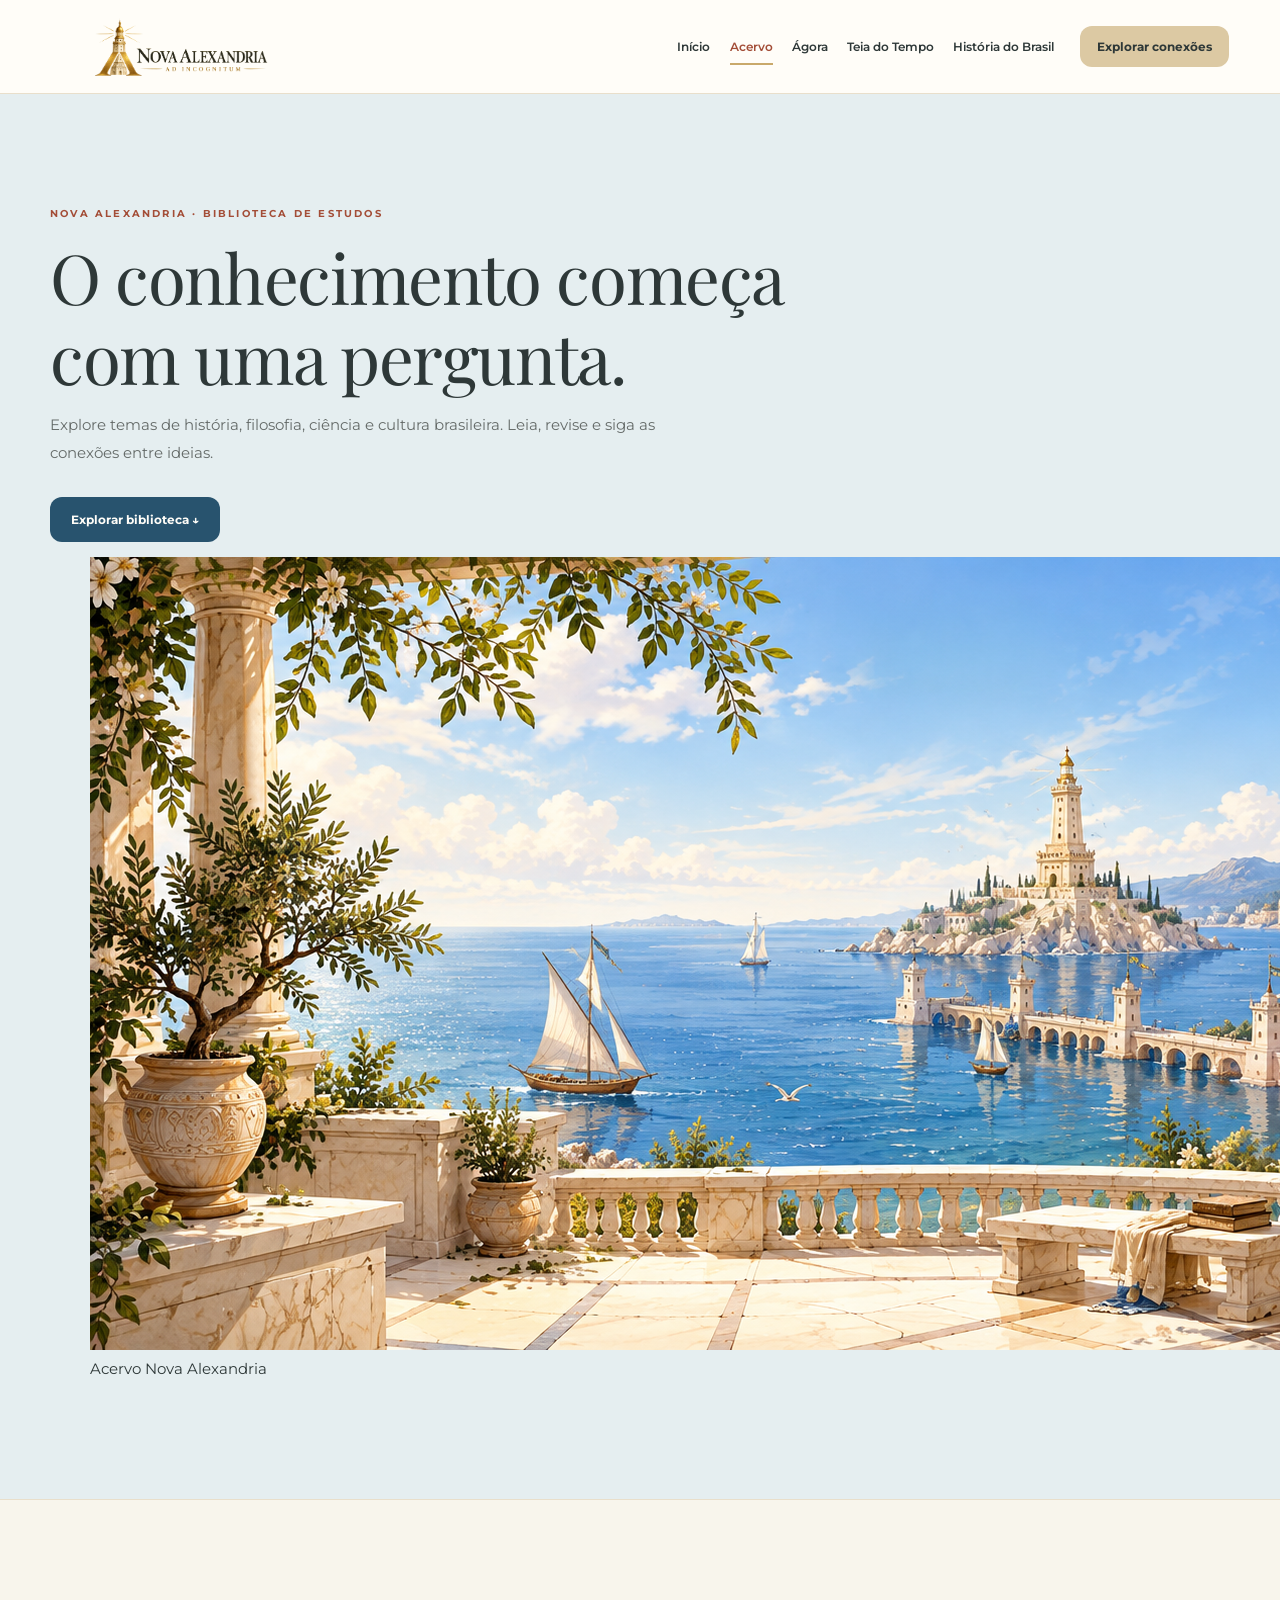
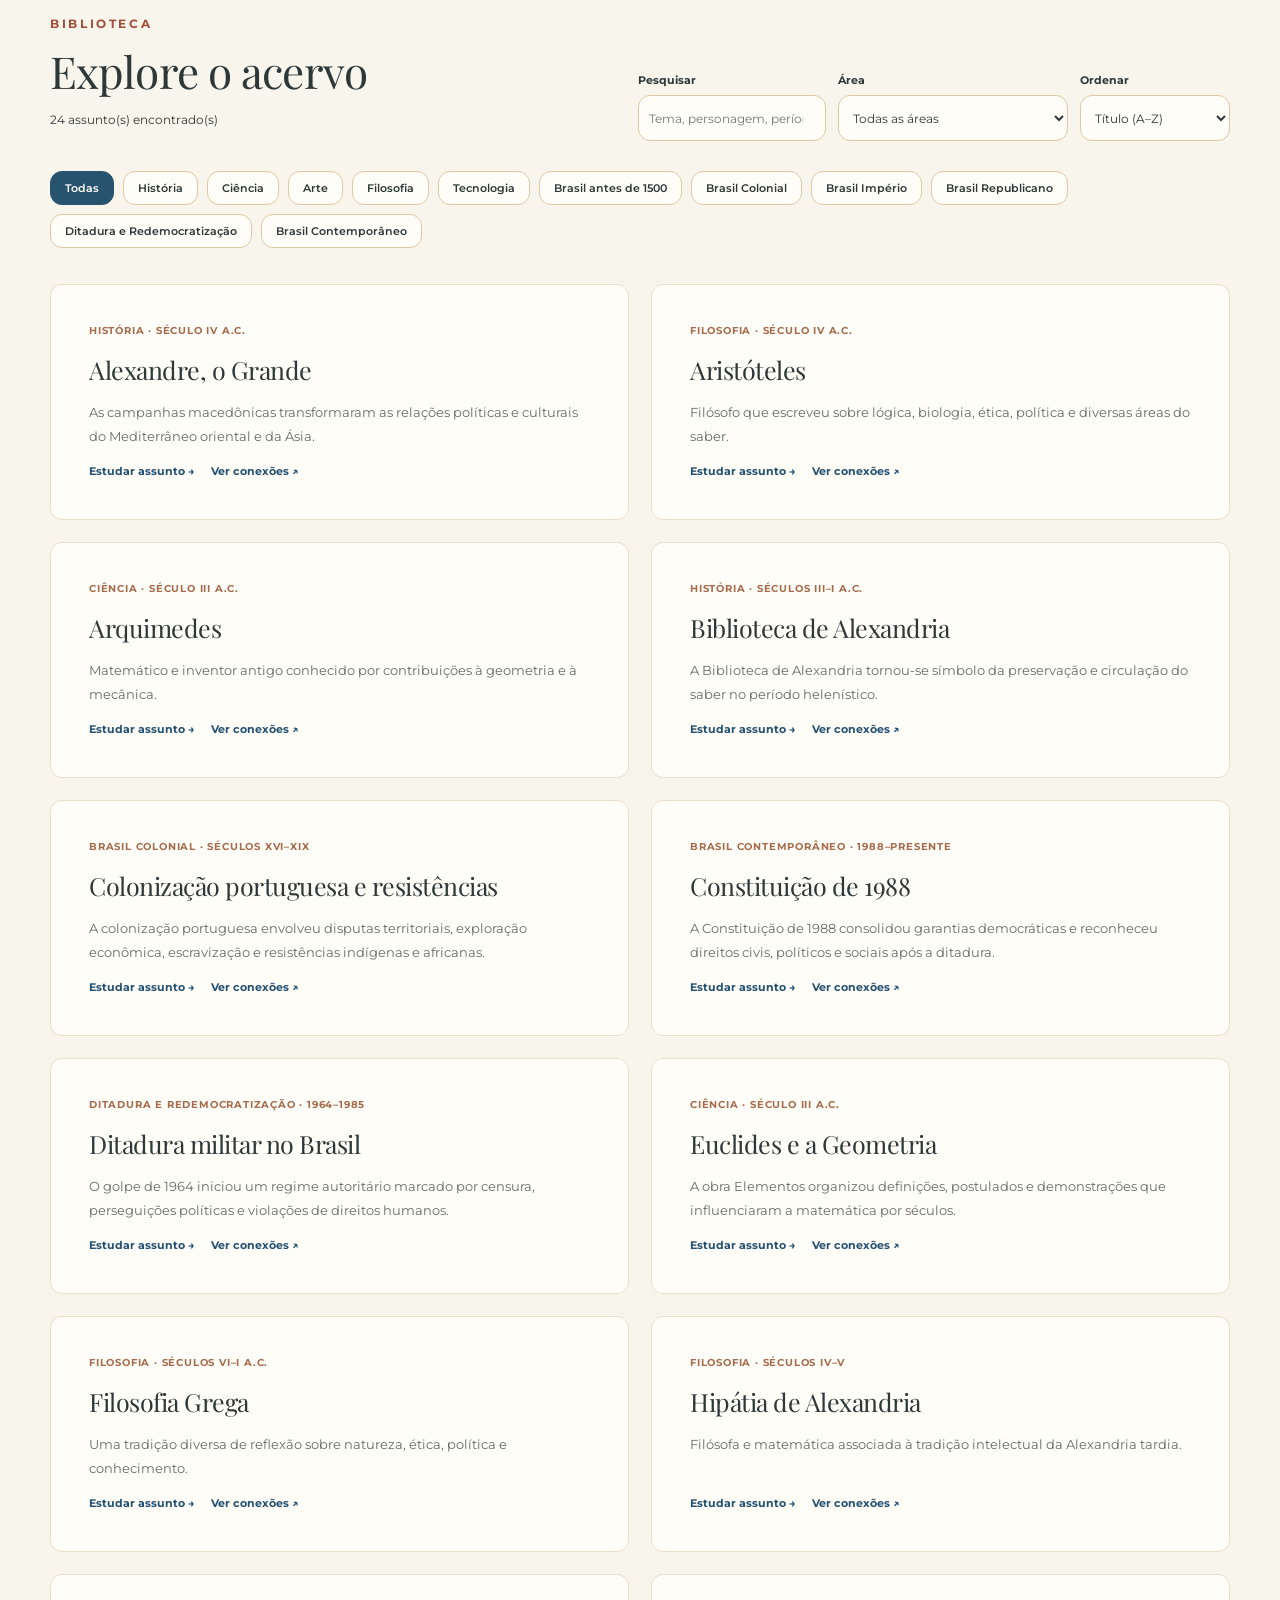
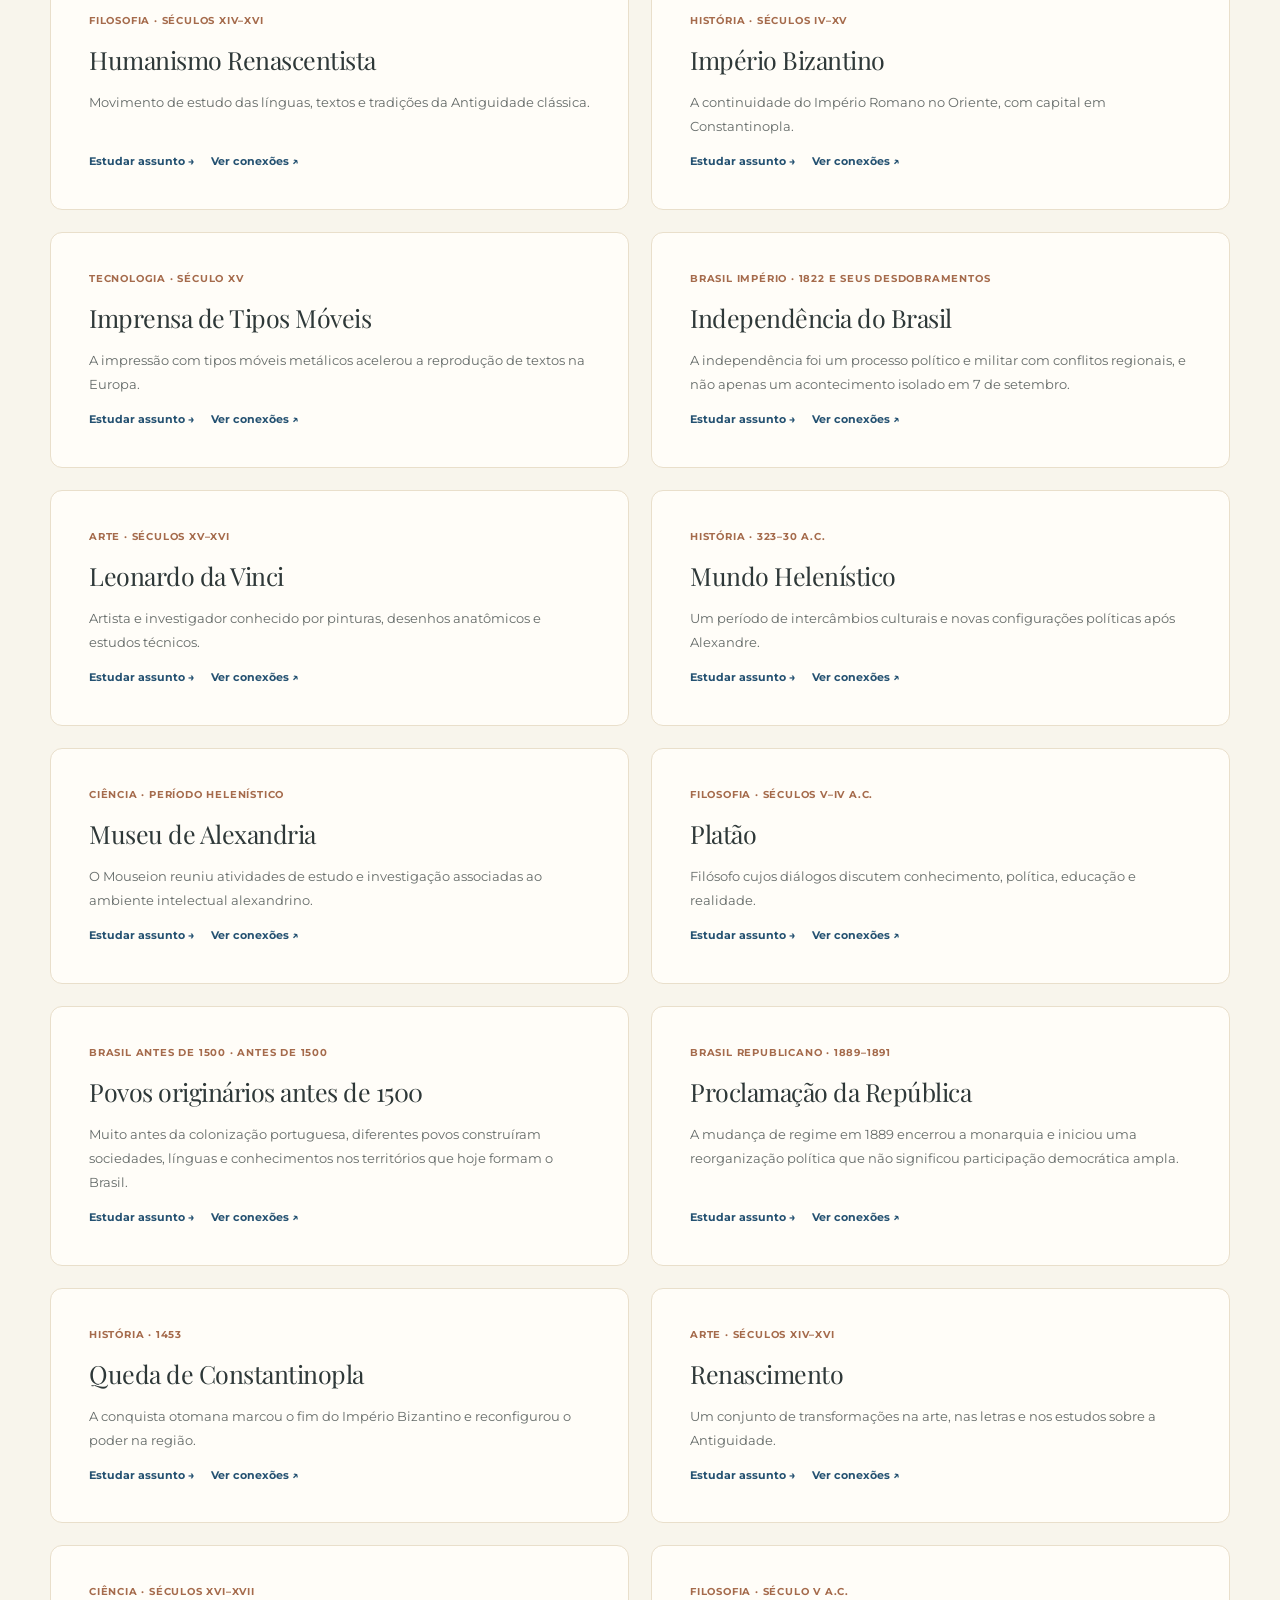
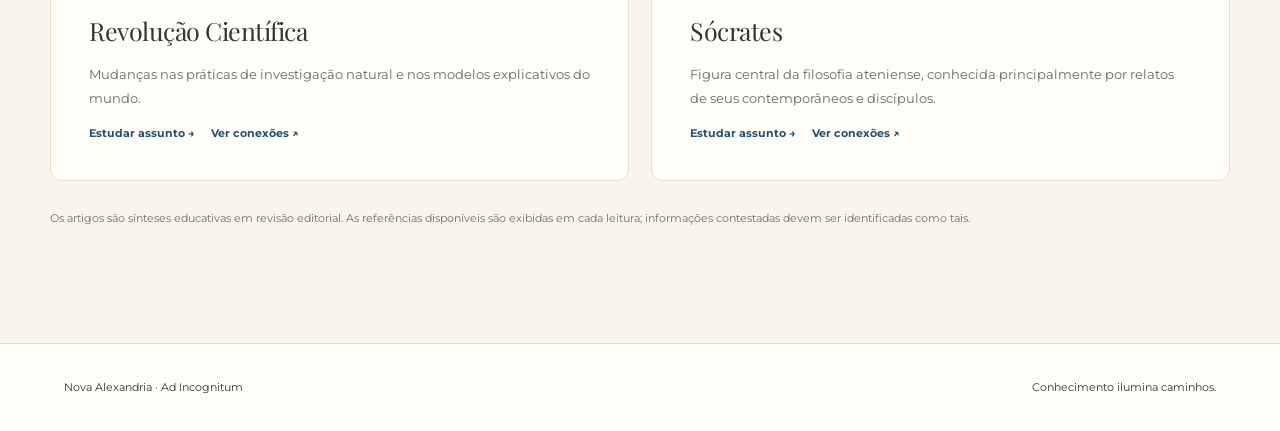
==== commit 1de6d19d: "feat(ux): simplificar apresentação e integrar elementos visuais em acervo.html" ====
--- a/acervo.html
+++ b/acervo.html
@@ -1 +1 @@
-<!doctype html><html lang="pt-BR"><head><meta charset="utf-8"><meta name="viewport" content="width=device-width,initial-scale=1"><meta name="description" content="Acervo de estudos da Nova Alexandria: história, filosofia, ciência e História do Brasil."><title>Acervo | Nova Alexandria</title><link rel="preconnect" href="https://fonts.googleapis.com"><link rel="preconnect" href="https://fonts.gstatic.com" crossorigin><link href="https://fonts.googleapis.com/css2?family=Montserrat:wght@400;500;600;700&family=Playfair+Display:wght@400;500;600&display=swap" rel="stylesheet"><link rel="icon" href="assets/Icon.png"><link rel="stylesheet" href="styles.css"><link rel="stylesheet" href="css/acervo.css"><script defer src="js/acervo.js"></script><link rel="stylesheet" href="css/design-system-interno.css"></head><body><a class="skip" href="#conteudo">Ir ao conteúdo</a><header class="nav"><a href="index.html" class="brand" aria-label="Nova Alexandria — página inicial"><img src="assets/logo-horizontal.png" alt="Nova Alexandria — Ad Incognitum" class="brand-logo"></a><nav class="desktop-nav" aria-label="Navegação principal"><a href="index.html">Início</a><a href="acervo.html" aria-current="page">Acervo</a><a href="agora.html">Ágora</a><a href="teias.html">Teia do Tempo</a><a href="brasil.html">História do Brasil</a></nav><a class="login" href="teias.html">Explorar conexões</a><button class="menu" id="menuBtn" type="button" aria-label="Abrir menu" aria-expanded="false" aria-controls="mobileNav"><span aria-hidden="true">☰</span></button></header><nav class="mobile-nav" id="mobileNav" aria-label="Navegação móvel" hidden><a href="index.html">Início</a><a href="acervo.html" aria-current="page">Acervo</a><a href="agora.html">Ágora</a><a href="teias.html">Teia do Tempo</a><a href="brasil.html">História do Brasil</a></nav><main id="conteudo"><section class="acervo-hero"><div class="acervo-wrap"><p class="eyebrow">NOVA ALEXANDRIA · BIBLIOTECA DE ESTUDOS</p><h1>O conhecimento começa com uma pergunta.</h1><p>Explore temas de história, filosofia, ciência e cultura brasileira. Leia, revise e siga as conexões entre ideias.</p><a href="#catalogo" class="acervo-link">Explorar biblioteca ↓</a></div></section><section id="catalogo" class="acervo-wrap acervo-main"><div class="acervo-heading"><div><p class="eyebrow">BIBLIOTECA</p><h2>Explore o acervo</h2><p id="contador" aria-live="polite">Carregando assuntos...</p></div><div class="acervo-ferramentas"><label>Pesquisar<input id="busca" type="search" placeholder="Tema, personagem, período..." autocomplete="off"></label><label>Área<select id="area"><option value="Todas">Todas as áreas</option><option value="Brasil">História do Brasil</option><option value="Geral">História geral e conhecimentos</option></select></label><label>Ordenar<select id="ordem"><option value="titulo">Título (A–Z)</option><option value="inicio">Período histórico</option></select></label></div></div><div id="categorias" class="acervo-filtros" aria-label="Categorias"></div><div id="resultados" class="acervo-grid" aria-live="polite"></div><p class="acervo-nota">Os artigos são sínteses educativas em revisão editorial. As referências disponíveis são exibidas em cada leitura; informações contestadas devem ser identificadas como tais.</p></section></main><footer><span>Nova Alexandria · Ad Incognitum</span><span>Conhecimento ilumina caminhos.</span></footer><script src="js/navegacao.js" defer></script></body></html>+<!doctype html><html lang="pt-BR"><head><meta charset="utf-8"><meta name="viewport" content="width=device-width,initial-scale=1"><meta name="description" content="Acervo de estudos da Nova Alexandria: história, filosofia, ciência e História do Brasil."><title>Acervo | Nova Alexandria</title><link rel="preconnect" href="https://fonts.googleapis.com"><link rel="preconnect" href="https://fonts.gstatic.com" crossorigin><link href="https://fonts.googleapis.com/css2?family=Montserrat:wght@400;500;600;700&family=Playfair+Display:wght@400;500;600&display=swap" rel="stylesheet"><link rel="icon" href="assets/Icon.png"><link rel="stylesheet" href="styles.css"><link rel="stylesheet" href="css/acervo.css"><script defer src="js/acervo.js"></script><link rel="stylesheet" href="css/design-system-interno.css"></head><body><a class="skip" href="#conteudo">Ir ao conteúdo</a><header class="nav"><a href="index.html" class="brand" aria-label="Nova Alexandria — página inicial"><img src="assets/logo-horizontal.png" alt="Nova Alexandria — Ad Incognitum" class="brand-logo"></a><nav class="desktop-nav" aria-label="Navegação principal"><a href="index.html">Início</a><a href="acervo.html" aria-current="page">Acervo</a><a href="agora.html">Ágora</a><a href="teias.html">Teia do Tempo</a><a href="brasil.html">História do Brasil</a></nav><a class="login" href="teias.html">Explorar conexões</a><button class="menu" id="menuBtn" type="button" aria-label="Abrir menu" aria-expanded="false" aria-controls="mobileNav"><span aria-hidden="true">☰</span></button></header><nav class="mobile-nav" id="mobileNav" aria-label="Navegação móvel" hidden><a href="index.html">Início</a><a href="acervo.html" aria-current="page">Acervo</a><a href="agora.html">Ágora</a><a href="teias.html">Teia do Tempo</a><a href="brasil.html">História do Brasil</a></nav><main id="conteudo"><section class="acervo-hero"><div class="acervo-wrap na-hero-layout"><div class="na-hero-copy"><p class="eyebrow">NOVA ALEXANDRIA · BIBLIOTECA DE ESTUDOS</p><h1>O conhecimento começa com uma pergunta.</h1><p>Explore temas de história, filosofia, ciência e cultura brasileira. Leia, revise e siga as conexões entre ideias.</p><a href="#catalogo" class="acervo-link">Explorar biblioteca ↓</a></div><figure class="na-hero-art"><img src="assets/alexandria-panorama.png" alt="Ilustração histórica de Alexandria" loading="eager"><figcaption>Acervo Nova Alexandria</figcaption></figure></div></section><section id="catalogo" class="acervo-wrap acervo-main"><div class="acervo-heading"><div><p class="eyebrow">BIBLIOTECA</p><h2>Explore o acervo</h2><p id="contador" aria-live="polite">Carregando assuntos...</p></div><div class="acervo-ferramentas"><label>Pesquisar<input id="busca" type="search" placeholder="Tema, personagem, período..." autocomplete="off"></label><label>Área<select id="area"><option value="Todas">Todas as áreas</option><option value="Brasil">História do Brasil</option><option value="Geral">História geral e conhecimentos</option></select></label><label>Ordenar<select id="ordem"><option value="titulo">Título (A–Z)</option><option value="inicio">Período histórico</option></select></label></div></div><div id="categorias" class="acervo-filtros" aria-label="Categorias"></div><div id="resultados" class="acervo-grid" aria-live="polite"></div><p class="acervo-nota">Os artigos são sínteses educativas em revisão editorial. As referências disponíveis são exibidas em cada leitura; informações contestadas devem ser identificadas como tais.</p></section></main><footer><span>Nova Alexandria · Ad Incognitum</span><span>Conhecimento ilumina caminhos.</span></footer><script src="js/navegacao.js" defer></script></body></html>
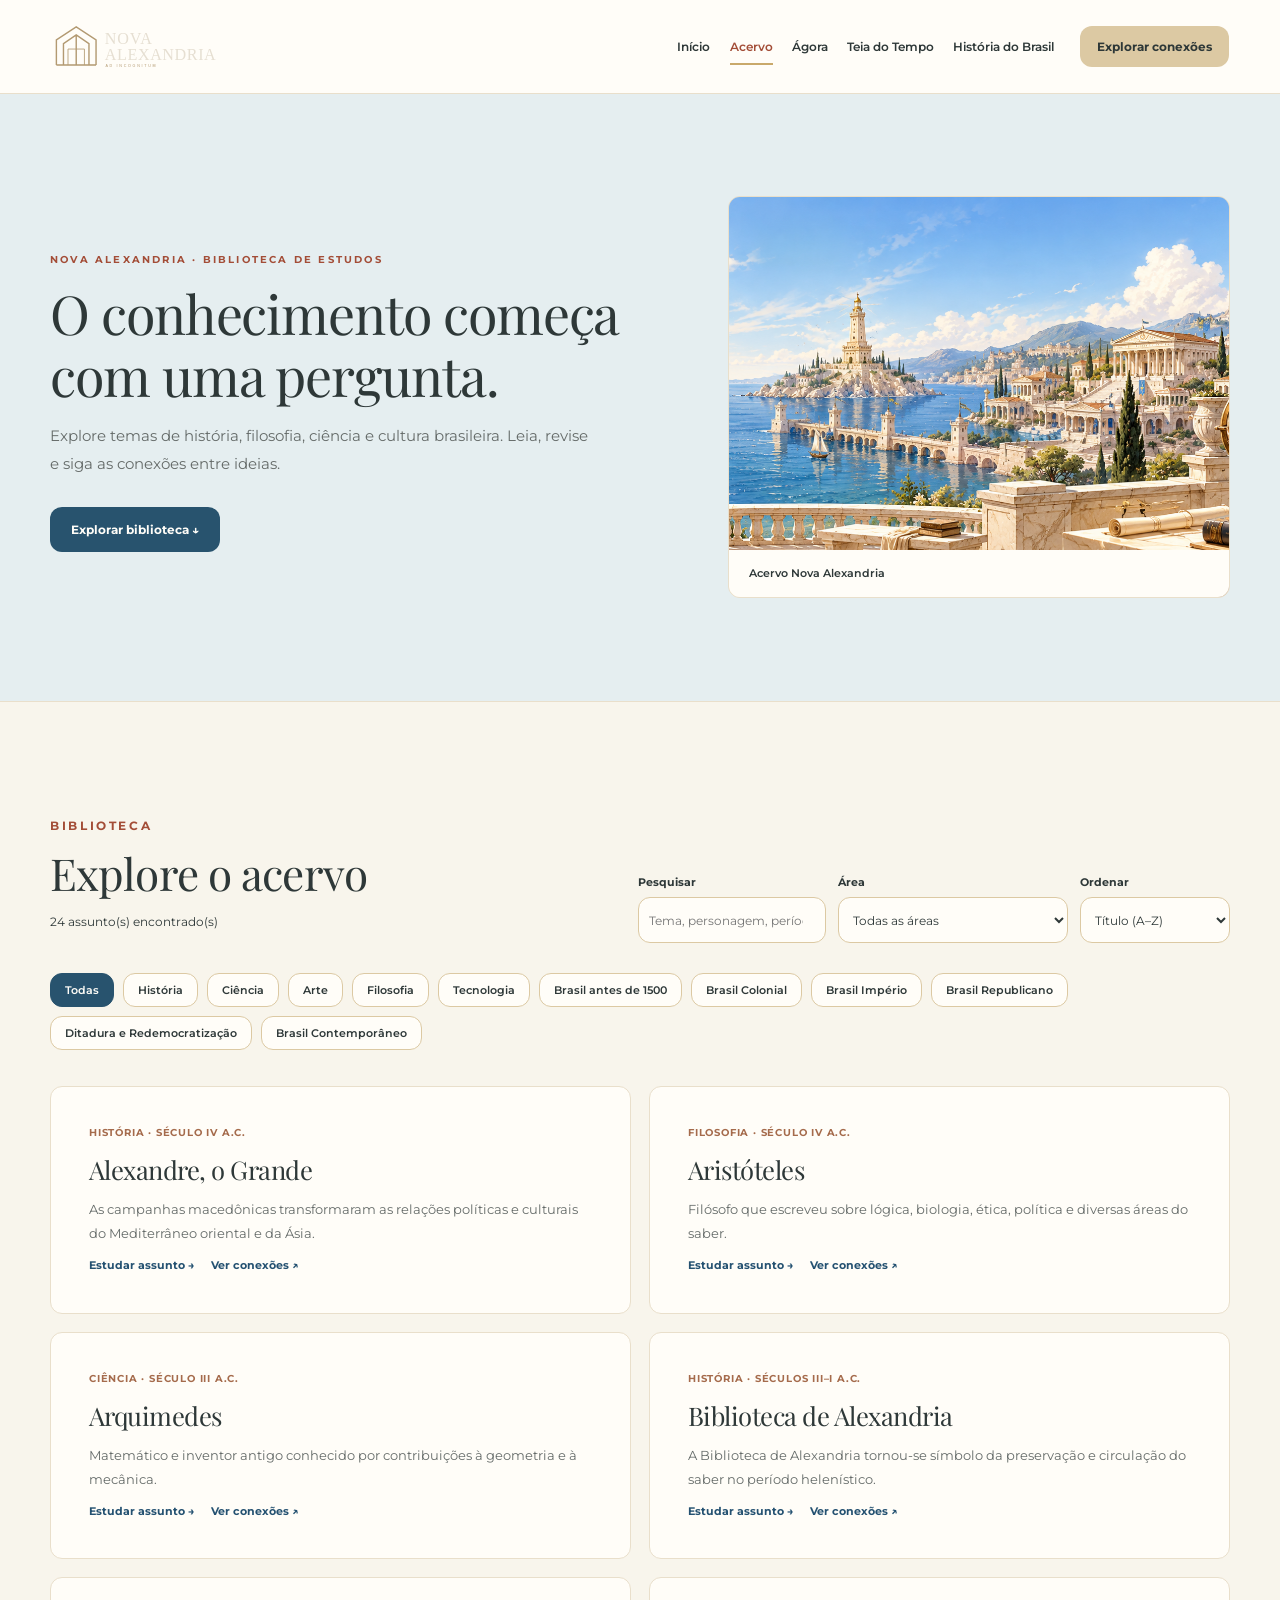
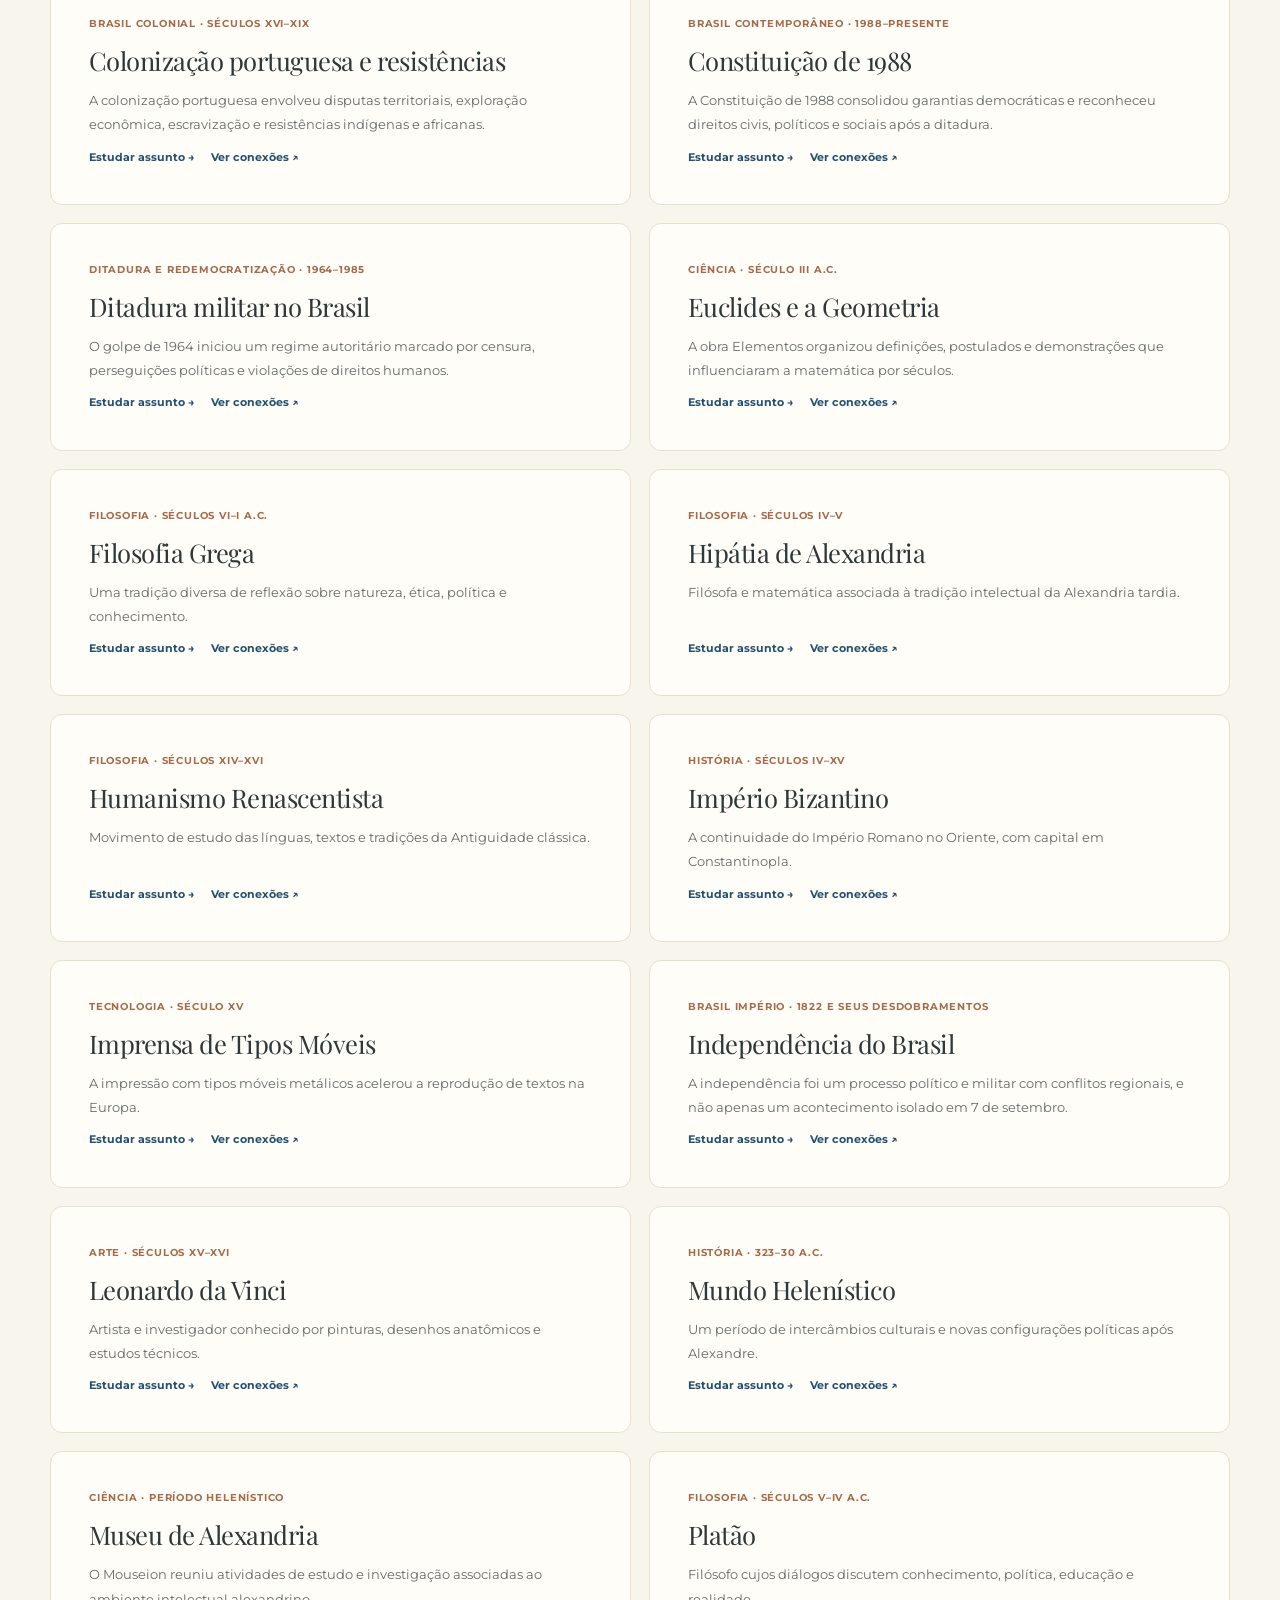
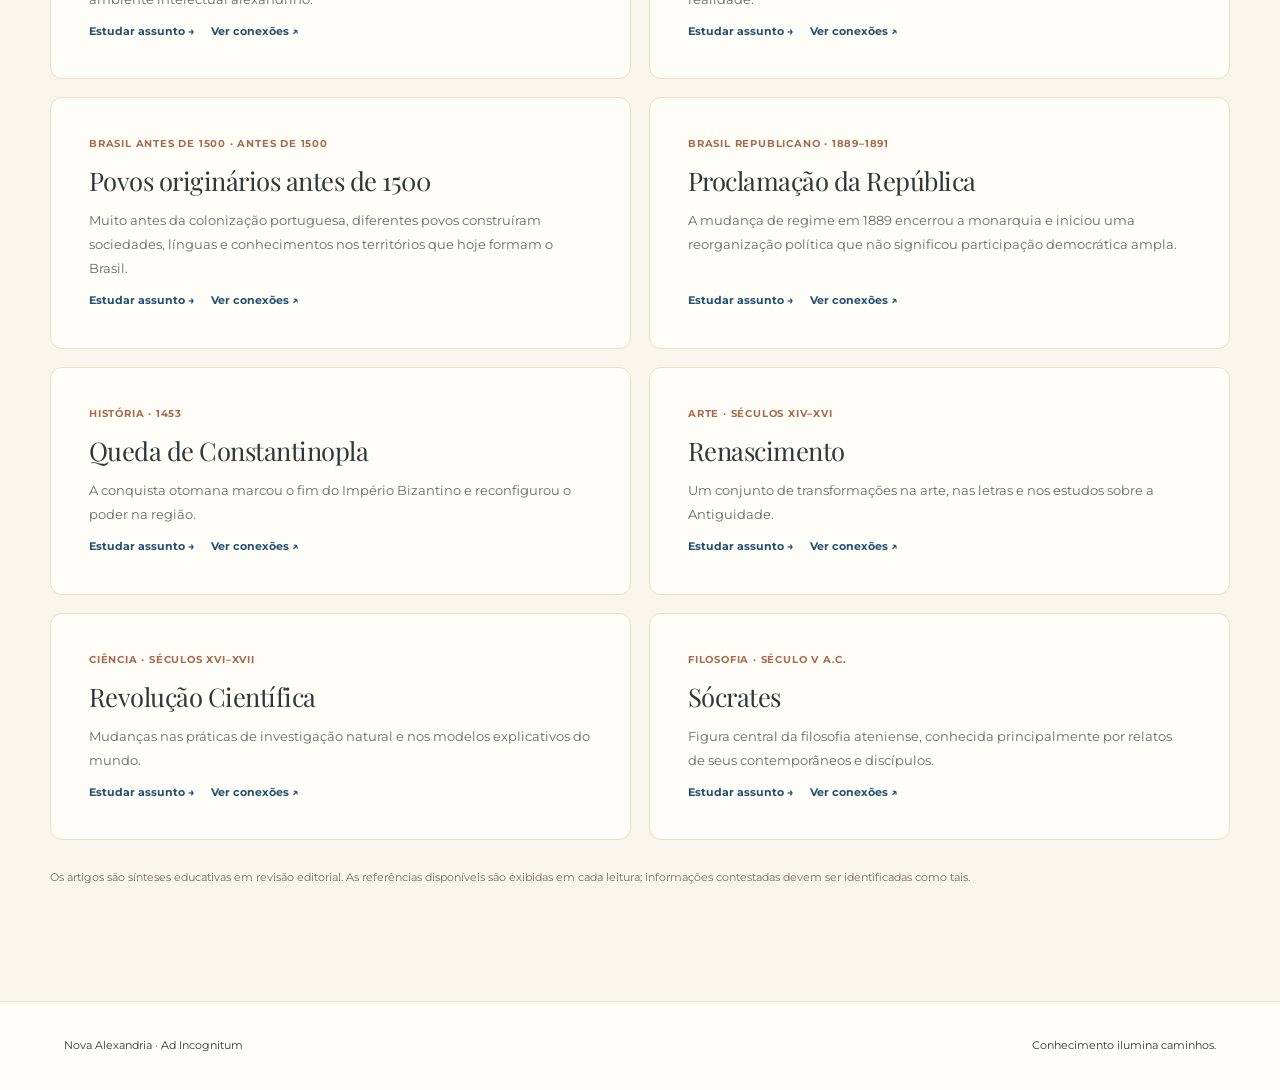
==== commit b7f0b61c: "fix(ui): restaurar logo existente e completar layout visual de leitura" ====
--- a/acervo.html
+++ b/acervo.html
@@ -1 +1 @@
-<!doctype html><html lang="pt-BR"><head><meta charset="utf-8"><meta name="viewport" content="width=device-width,initial-scale=1"><meta name="description" content="Acervo de estudos da Nova Alexandria: história, filosofia, ciência e História do Brasil."><title>Acervo | Nova Alexandria</title><link rel="preconnect" href="https://fonts.googleapis.com"><link rel="preconnect" href="https://fonts.gstatic.com" crossorigin><link href="https://fonts.googleapis.com/css2?family=Montserrat:wght@400;500;600;700&family=Playfair+Display:wght@400;500;600&display=swap" rel="stylesheet"><link rel="icon" href="assets/Icon.png"><link rel="stylesheet" href="styles.css"><link rel="stylesheet" href="css/acervo.css"><script defer src="js/acervo.js"></script><link rel="stylesheet" href="css/design-system-interno.css"></head><body><a class="skip" href="#conteudo">Ir ao conteúdo</a><header class="nav"><a href="index.html" class="brand" aria-label="Nova Alexandria — página inicial"><img src="assets/logo-horizontal.png" alt="Nova Alexandria — Ad Incognitum" class="brand-logo"></a><nav class="desktop-nav" aria-label="Navegação principal"><a href="index.html">Início</a><a href="acervo.html" aria-current="page">Acervo</a><a href="agora.html">Ágora</a><a href="teias.html">Teia do Tempo</a><a href="brasil.html">História do Brasil</a></nav><a class="login" href="teias.html">Explorar conexões</a><button class="menu" id="menuBtn" type="button" aria-label="Abrir menu" aria-expanded="false" aria-controls="mobileNav"><span aria-hidden="true">☰</span></button></header><nav class="mobile-nav" id="mobileNav" aria-label="Navegação móvel" hidden><a href="index.html">Início</a><a href="acervo.html" aria-current="page">Acervo</a><a href="agora.html">Ágora</a><a href="teias.html">Teia do Tempo</a><a href="brasil.html">História do Brasil</a></nav><main id="conteudo"><section class="acervo-hero"><div class="acervo-wrap na-hero-layout"><div class="na-hero-copy"><p class="eyebrow">NOVA ALEXANDRIA · BIBLIOTECA DE ESTUDOS</p><h1>O conhecimento começa com uma pergunta.</h1><p>Explore temas de história, filosofia, ciência e cultura brasileira. Leia, revise e siga as conexões entre ideias.</p><a href="#catalogo" class="acervo-link">Explorar biblioteca ↓</a></div><figure class="na-hero-art"><img src="assets/alexandria-panorama.png" alt="Ilustração histórica de Alexandria" loading="eager"><figcaption>Acervo Nova Alexandria</figcaption></figure></div></section><section id="catalogo" class="acervo-wrap acervo-main"><div class="acervo-heading"><div><p class="eyebrow">BIBLIOTECA</p><h2>Explore o acervo</h2><p id="contador" aria-live="polite">Carregando assuntos...</p></div><div class="acervo-ferramentas"><label>Pesquisar<input id="busca" type="search" placeholder="Tema, personagem, período..." autocomplete="off"></label><label>Área<select id="area"><option value="Todas">Todas as áreas</option><option value="Brasil">História do Brasil</option><option value="Geral">História geral e conhecimentos</option></select></label><label>Ordenar<select id="ordem"><option value="titulo">Título (A–Z)</option><option value="inicio">Período histórico</option></select></label></div></div><div id="categorias" class="acervo-filtros" aria-label="Categorias"></div><div id="resultados" class="acervo-grid" aria-live="polite"></div><p class="acervo-nota">Os artigos são sínteses educativas em revisão editorial. As referências disponíveis são exibidas em cada leitura; informações contestadas devem ser identificadas como tais.</p></section></main><footer><span>Nova Alexandria · Ad Incognitum</span><span>Conhecimento ilumina caminhos.</span></footer><script src="js/navegacao.js" defer></script></body></html>+<!doctype html><html lang="pt-BR"><head><meta charset="utf-8"><meta name="viewport" content="width=device-width,initial-scale=1"><meta name="description" content="Acervo de estudos da Nova Alexandria: história, filosofia, ciência e História do Brasil."><title>Acervo | Nova Alexandria</title><link rel="preconnect" href="https://fonts.googleapis.com"><link rel="preconnect" href="https://fonts.gstatic.com" crossorigin><link href="https://fonts.googleapis.com/css2?family=Montserrat:wght@400;500;600;700&family=Playfair+Display:wght@400;500;600&display=swap" rel="stylesheet"><link rel="icon" href="assets/Icon.png"><link rel="stylesheet" href="styles.css"><link rel="stylesheet" href="css/acervo.css"><script defer src="js/acervo.js"></script><link rel="stylesheet" href="css/design-system-interno.css"></head><body><a class="skip" href="#conteudo">Ir ao conteúdo</a><header class="nav"><a href="index.html" class="brand" aria-label="Nova Alexandria — página inicial"><img src="assets/logo-museu.svg" alt="Nova Alexandria — Ad Incognitum" class="brand-logo"></a><nav class="desktop-nav" aria-label="Navegação principal"><a href="index.html">Início</a><a href="acervo.html" aria-current="page">Acervo</a><a href="agora.html">Ágora</a><a href="teias.html">Teia do Tempo</a><a href="brasil.html">História do Brasil</a></nav><a class="login" href="teias.html">Explorar conexões</a><button class="menu" id="menuBtn" type="button" aria-label="Abrir menu" aria-expanded="false" aria-controls="mobileNav"><span aria-hidden="true">☰</span></button></header><nav class="mobile-nav" id="mobileNav" aria-label="Navegação móvel" hidden><a href="index.html">Início</a><a href="acervo.html" aria-current="page">Acervo</a><a href="agora.html">Ágora</a><a href="teias.html">Teia do Tempo</a><a href="brasil.html">História do Brasil</a></nav><main id="conteudo"><section class="acervo-hero"><div class="acervo-wrap na-hero-layout"><div class="na-hero-copy"><p class="eyebrow">NOVA ALEXANDRIA · BIBLIOTECA DE ESTUDOS</p><h1>O conhecimento começa com uma pergunta.</h1><p>Explore temas de história, filosofia, ciência e cultura brasileira. Leia, revise e siga as conexões entre ideias.</p><a href="#catalogo" class="acervo-link">Explorar biblioteca ↓</a></div><figure class="na-hero-art"><img src="assets/alexandria-panorama.png" alt="Ilustração histórica de Alexandria" loading="eager"><figcaption>Acervo Nova Alexandria</figcaption></figure></div></section><section id="catalogo" class="acervo-wrap acervo-main"><div class="acervo-heading"><div><p class="eyebrow">BIBLIOTECA</p><h2>Explore o acervo</h2><p id="contador" aria-live="polite">Carregando assuntos...</p></div><div class="acervo-ferramentas"><label>Pesquisar<input id="busca" type="search" placeholder="Tema, personagem, período..." autocomplete="off"></label><label>Área<select id="area"><option value="Todas">Todas as áreas</option><option value="Brasil">História do Brasil</option><option value="Geral">História geral e conhecimentos</option></select></label><label>Ordenar<select id="ordem"><option value="titulo">Título (A–Z)</option><option value="inicio">Período histórico</option></select></label></div></div><div id="categorias" class="acervo-filtros" aria-label="Categorias"></div><div id="resultados" class="acervo-grid" aria-live="polite"></div><p class="acervo-nota">Os artigos são sínteses educativas em revisão editorial. As referências disponíveis são exibidas em cada leitura; informações contestadas devem ser identificadas como tais.</p></section></main><footer><span>Nova Alexandria · Ad Incognitum</span><span>Conhecimento ilumina caminhos.</span></footer><script src="js/navegacao.js" defer></script></body></html>
--- a/styles.css
+++ b/styles.css
@@ -990,3 +990,15 @@
 @media(max-width:760px){.nav{min-height:80px;padding:10px 18px}.brand-logo{width:190px;height:58px}.hero-copy{backdrop-filter:none}.home-start,.na-collection,.home-feature,.na-pathways{padding-block:80px}.na-pathway-links{grid-template-columns:1fr 1fr}.na-pathway-links a:first-child{grid-column:1/-1}}
 @media(max-width:520px){.nav{min-height:74px;gap:8px}.brand-logo{width:165px;height:52px}.login{font-size:10px;padding:8px}.home-start-options{grid-template-columns:1fr}.home-start-options a,.home-start-options a:first-child{min-height:160px;grid-row:auto;justify-content:flex-start}.na-section-heading{align-items:start;flex-direction:column}.na-collection,.na-pathways{padding-inline:20px}.na-collection-list>a{grid-template-columns:25px minmax(0,1fr) 20px;gap:10px}.na-pathway-links{grid-template-columns:1fr}.na-pathway-links a:first-child{grid-column:auto}.home-feature{padding-inline:18px}}
 @media(prefers-reduced-motion:reduce){html{scroll-behavior:auto}.home-start-options a,.na-collection-list>a,.na-pathway-links a,.primary,.secondary,.desktop-nav a{transition:none}}
+
+
+/* Navegação visual compacta do acervo na home */
+.na-collection-layout{display:grid;grid-template-columns:minmax(0,.85fr) minmax(0,1.15fr);gap:clamp(24px,4vw,60px);align-items:stretch}
+.na-collection-image{margin:0;position:relative;overflow:hidden;border-radius:var(--na-radius);background:var(--blue-soft);min-height:360px}
+.na-collection-image img{width:100%;height:100%;position:absolute;inset:0;object-fit:cover;object-position:70% center}
+.na-collection-image figcaption{position:absolute;bottom:0;left:0;right:0;padding:18px 22px;background:var(--surface);font-size:11px;color:var(--ink);font-weight:600}
+.na-collection-list{border-top:1px solid var(--sand-light)}
+.na-collection-list>a{padding-block:24px}
+.na-collection-text>span{display:-webkit-box;-webkit-line-clamp:1;-webkit-box-orient:vertical;overflow:hidden}
+.home-start-options small{display:-webkit-box;-webkit-line-clamp:2;-webkit-box-orient:vertical;overflow:hidden}
+@media(max-width:800px){.na-collection-layout{grid-template-columns:1fr}.na-collection-image{min-height:240px}.na-collection-image img{object-position:center 45%}}
--- a/css/design-system-interno.css
+++ b/css/design-system-interno.css
@@ -69,3 +69,29 @@
 @media(max-width:760px){.nav{padding:10px 18px}.brand-logo{width:185px;height:58px}.acervo-heading,.agora-heading,.brasil-cabecalho,.explorador-topo{align-items:stretch;flex-direction:column}.acervo-grid,.agora-grid,.brasil-cards{grid-template-columns:1fr}.ficha-grid,.teia-layout{grid-template-columns:1fr}.ficha-lateral{position:static}.acervo-hero,.agora-hero,.brasil-hero,.leitura-hero,.teia-intro{padding-block:80px}}
 @media(max-width:480px){.nav{gap:8px}.brand-logo{width:165px;height:52px}.login{font-size:10px;padding:8px}.acervo-main,.agora-content,.brasil-conteudo,.explorador{padding-block:80px}.acervo-ferramentas{flex-direction:column}.acervo-ferramentas label{width:100%}}
 @media(prefers-reduced-motion:reduce){html{scroll-behavior:auto}.acervo-card,.assunto-card,.brasil-card,.acervo-filtros button,.agora-filtros button,.brasil-filtros button,.teia-modos button{transition:none}}
+
+
+/* Menos texto visível por vez, imagens como pontos de orientação */
+.na-hero-layout{display:grid;grid-template-columns:minmax(0,1.1fr) minmax(260px,.9fr);align-items:center;gap:clamp(32px,5vw,78px)}
+.na-hero-copy{min-width:0}
+.na-hero-art{margin:0;position:relative;min-height:285px;aspect-ratio:1.25;overflow:hidden;border-radius:var(--na-radius);background:var(--sand-light);border:1px solid var(--sand-light)}
+.na-hero-art img{width:100%;height:100%;position:absolute;inset:0;object-fit:cover;object-position:73% center}
+.agora-hero .na-hero-art img{object-position:95% center}
+.teia-intro .na-hero-art img{object-position:55% center}
+.na-hero-art figcaption{position:absolute;bottom:0;left:0;right:0;padding:15px 20px;background:var(--surface);font-size:11px;font-weight:600;color:var(--ink)}
+.na-hero-art--text{display:flex;align-items:center;justify-content:center;background:var(--sand-light)}
+.na-hero-art--text>span{font:500 clamp(44px,7vw,88px)/1 "Playfair Display",Georgia,serif;letter-spacing:-.02em;color:var(--blue)}
+.na-hero-layout h1{font-size:clamp(34px,4.2vw,58px)}
+.na-hero-layout p:not(.eyebrow){max-width:55ch}
+.acervo-card p,.assunto-card p,.brasil-card p{display:-webkit-box;-webkit-box-orient:vertical;-webkit-line-clamp:3;overflow:hidden}
+.acervo-card h3,.assunto-card h3,.brasil-card h4{font-size:clamp(22px,2vw,27px)}
+.acervo-card,.brasil-card{gap:12px}
+.acervo-card .links,.brasil-links{margin-top:auto}
+.acervo-ferramentas{gap:12px}
+.acervo-ferramentas label{font-size:11px}
+.agora-search{max-width:580px}
+.agora-grid,.acervo-grid{gap:18px}
+.brasil-periodo header{background:transparent}
+.teia-intro .na-hero-layout h1{font-size:clamp(34px,4vw,55px)}
+@media(max-width:900px){.na-hero-layout{grid-template-columns:1fr}.na-hero-art{min-height:230px;max-height:310px;aspect-ratio:2.2}.na-hero-layout h1{max-width:760px}}
+@media(max-width:520px){.na-hero-art{min-height:190px;aspect-ratio:1.7}.na-hero-art--text>span{font-size:52px}}
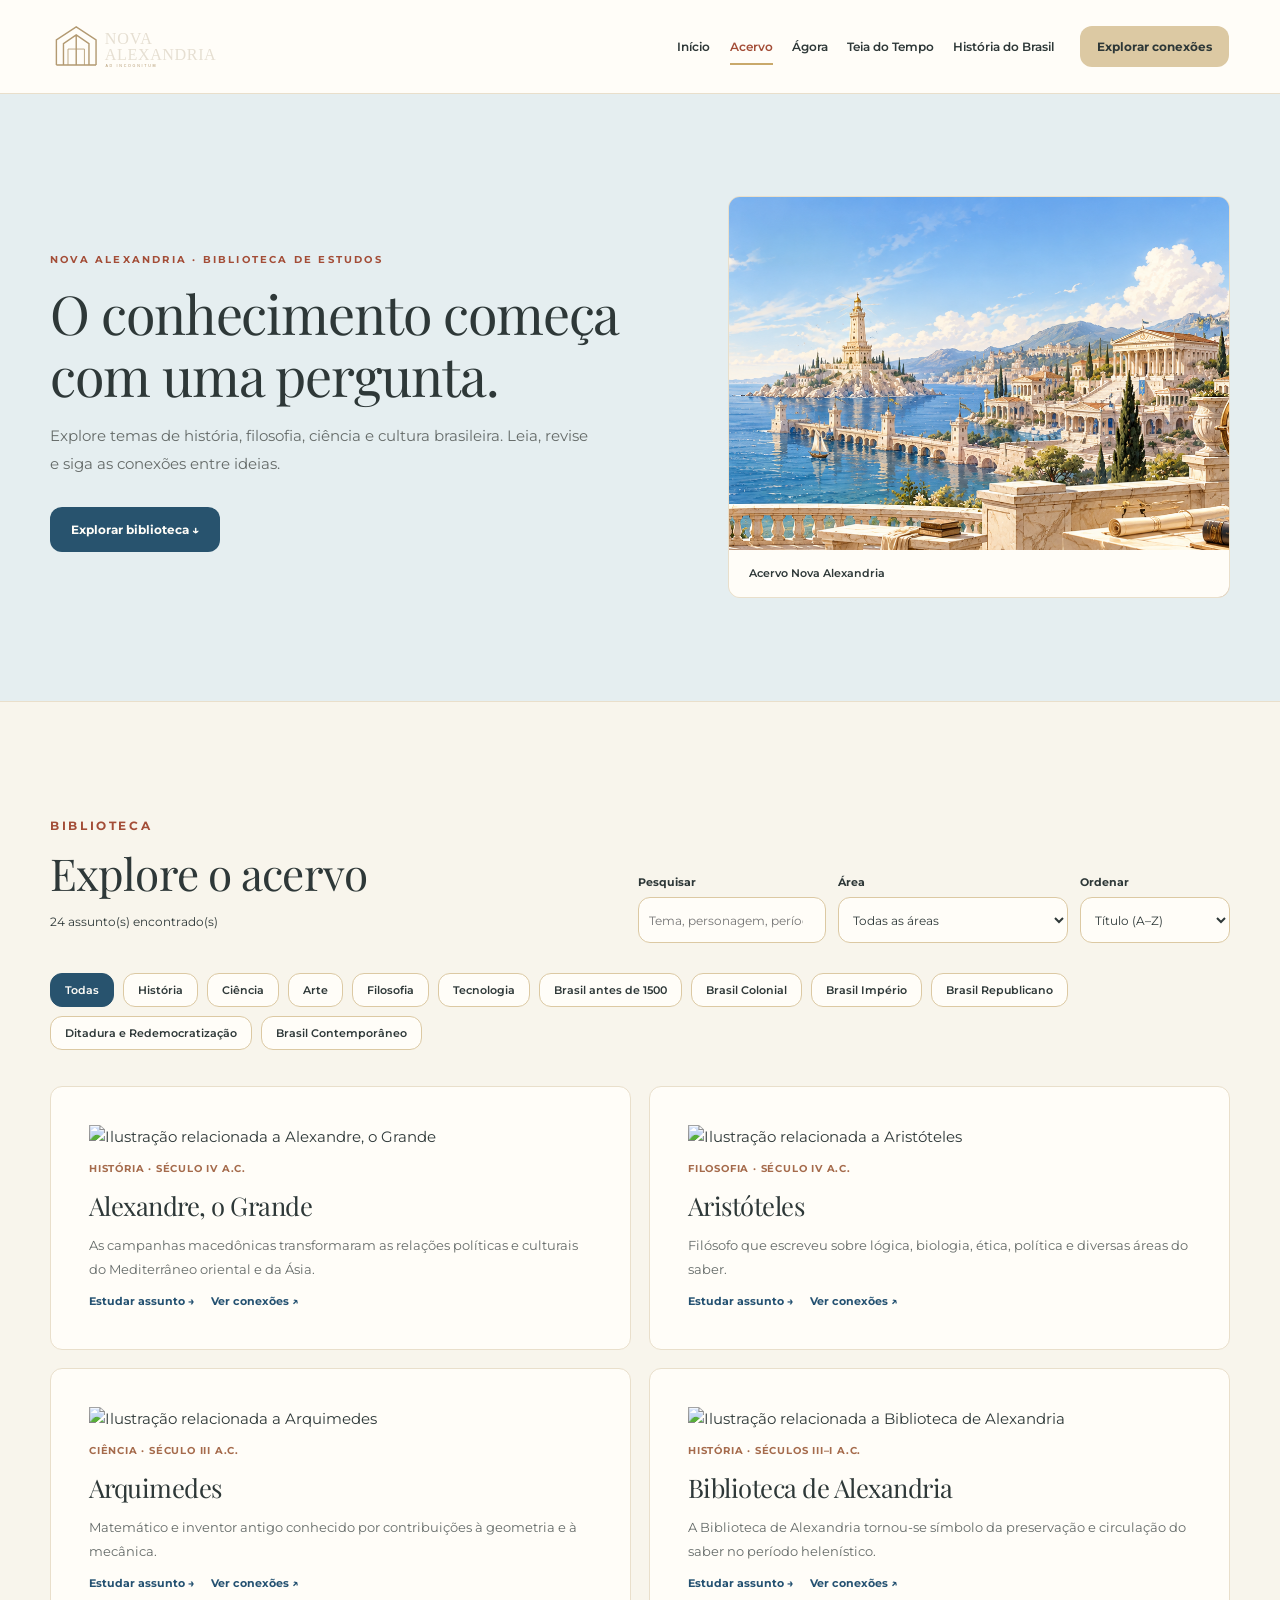
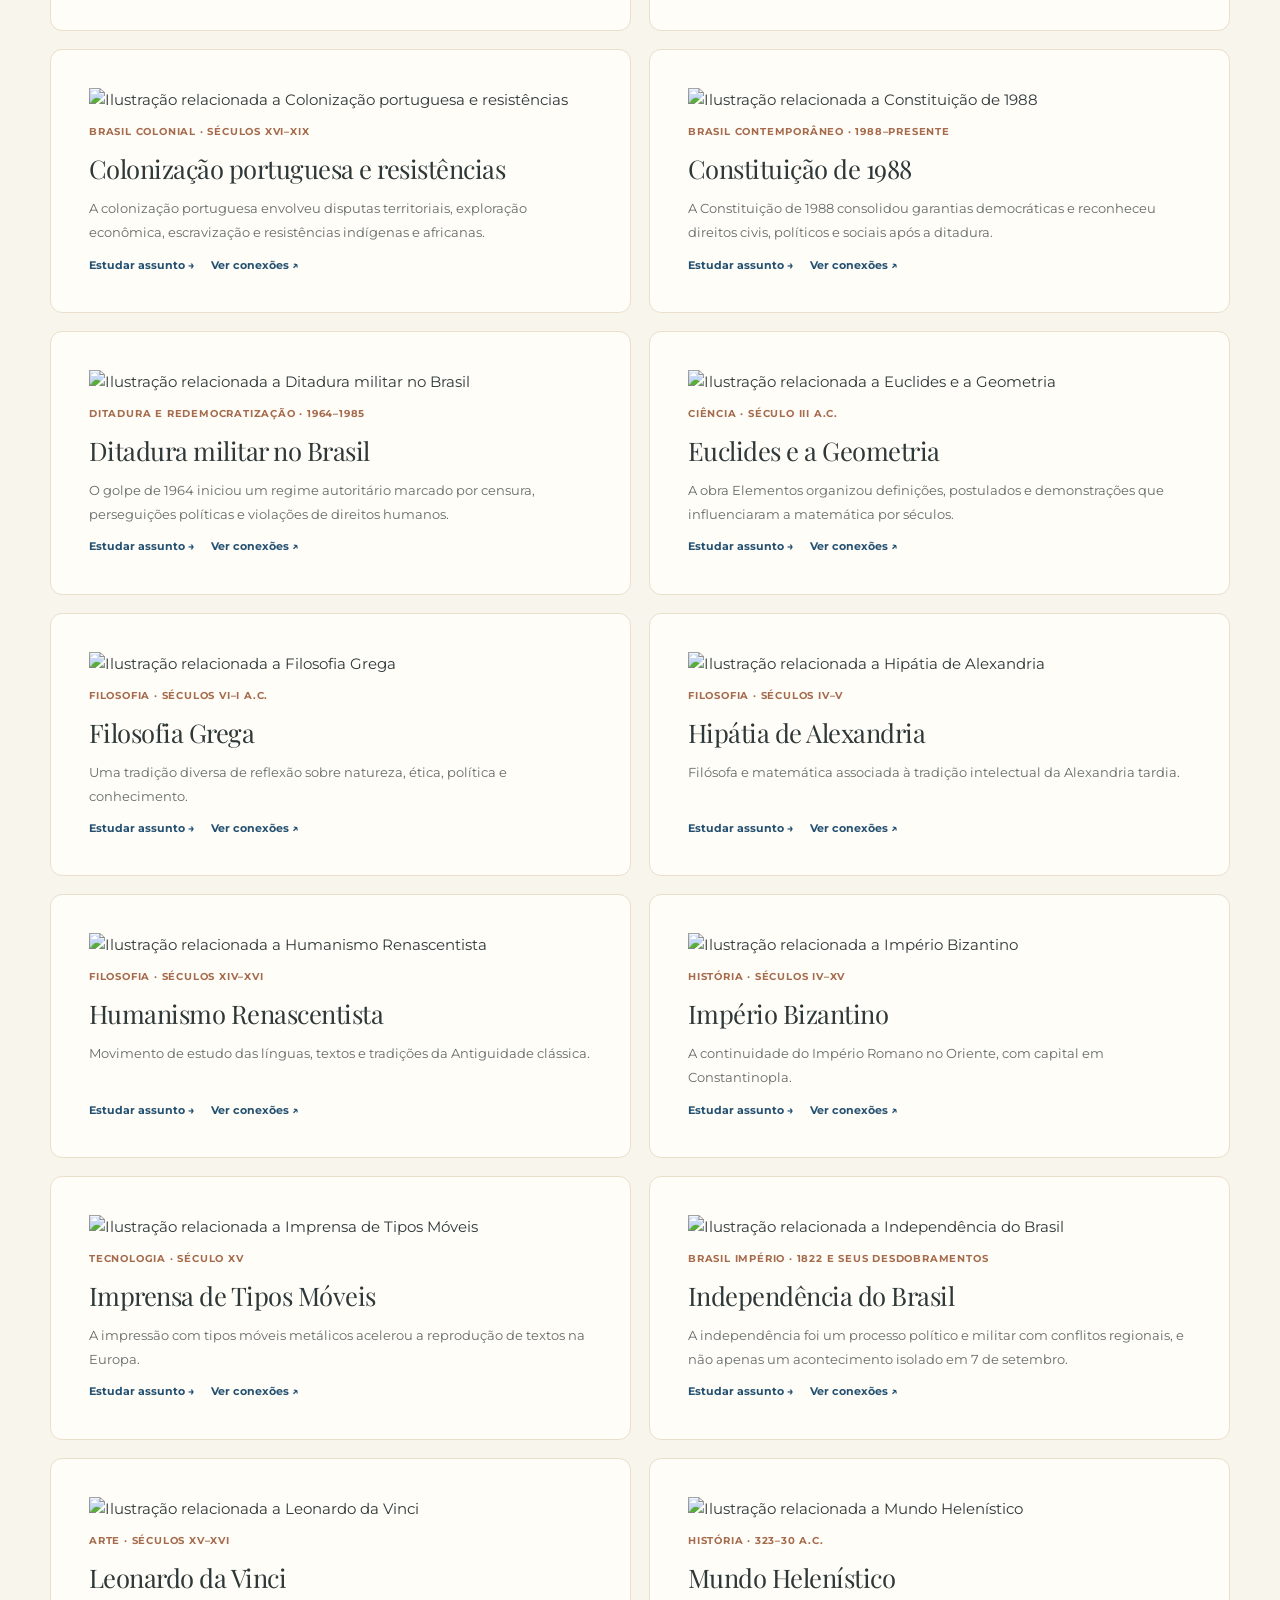
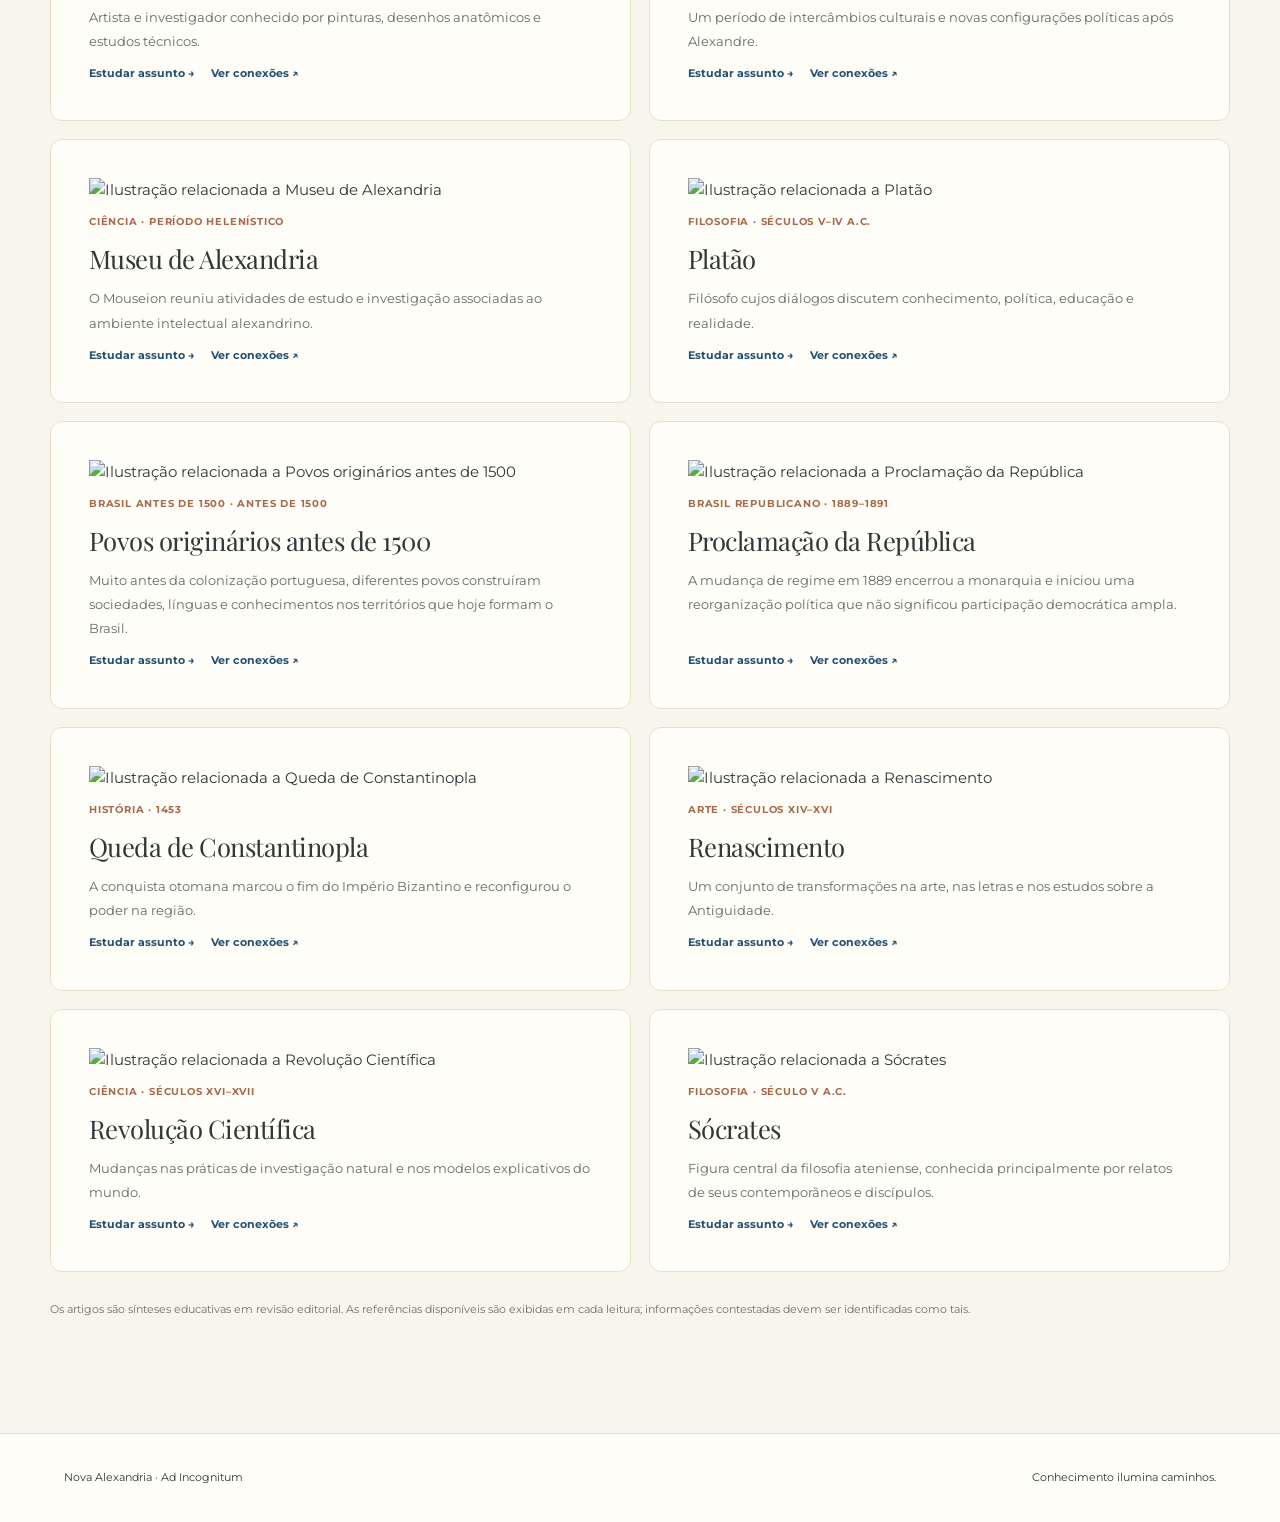
==== commit 0fbf6e42: "feat(media): carregar imagens editoriais em acervo.html" ====
--- a/acervo.html
+++ b/acervo.html
@@ -1 +1 @@
-<!doctype html><html lang="pt-BR"><head><meta charset="utf-8"><meta name="viewport" content="width=device-width,initial-scale=1"><meta name="description" content="Acervo de estudos da Nova Alexandria: história, filosofia, ciência e História do Brasil."><title>Acervo | Nova Alexandria</title><link rel="preconnect" href="https://fonts.googleapis.com"><link rel="preconnect" href="https://fonts.gstatic.com" crossorigin><link href="https://fonts.googleapis.com/css2?family=Montserrat:wght@400;500;600;700&family=Playfair+Display:wght@400;500;600&display=swap" rel="stylesheet"><link rel="icon" href="assets/Icon.png"><link rel="stylesheet" href="styles.css"><link rel="stylesheet" href="css/acervo.css"><script defer src="js/acervo.js"></script><link rel="stylesheet" href="css/design-system-interno.css"></head><body><a class="skip" href="#conteudo">Ir ao conteúdo</a><header class="nav"><a href="index.html" class="brand" aria-label="Nova Alexandria — página inicial"><img src="assets/logo-museu.svg" alt="Nova Alexandria — Ad Incognitum" class="brand-logo"></a><nav class="desktop-nav" aria-label="Navegação principal"><a href="index.html">Início</a><a href="acervo.html" aria-current="page">Acervo</a><a href="agora.html">Ágora</a><a href="teias.html">Teia do Tempo</a><a href="brasil.html">História do Brasil</a></nav><a class="login" href="teias.html">Explorar conexões</a><button class="menu" id="menuBtn" type="button" aria-label="Abrir menu" aria-expanded="false" aria-controls="mobileNav"><span aria-hidden="true">☰</span></button></header><nav class="mobile-nav" id="mobileNav" aria-label="Navegação móvel" hidden><a href="index.html">Início</a><a href="acervo.html" aria-current="page">Acervo</a><a href="agora.html">Ágora</a><a href="teias.html">Teia do Tempo</a><a href="brasil.html">História do Brasil</a></nav><main id="conteudo"><section class="acervo-hero"><div class="acervo-wrap na-hero-layout"><div class="na-hero-copy"><p class="eyebrow">NOVA ALEXANDRIA · BIBLIOTECA DE ESTUDOS</p><h1>O conhecimento começa com uma pergunta.</h1><p>Explore temas de história, filosofia, ciência e cultura brasileira. Leia, revise e siga as conexões entre ideias.</p><a href="#catalogo" class="acervo-link">Explorar biblioteca ↓</a></div><figure class="na-hero-art"><img src="assets/alexandria-panorama.png" alt="Ilustração histórica de Alexandria" loading="eager"><figcaption>Acervo Nova Alexandria</figcaption></figure></div></section><section id="catalogo" class="acervo-wrap acervo-main"><div class="acervo-heading"><div><p class="eyebrow">BIBLIOTECA</p><h2>Explore o acervo</h2><p id="contador" aria-live="polite">Carregando assuntos...</p></div><div class="acervo-ferramentas"><label>Pesquisar<input id="busca" type="search" placeholder="Tema, personagem, período..." autocomplete="off"></label><label>Área<select id="area"><option value="Todas">Todas as áreas</option><option value="Brasil">História do Brasil</option><option value="Geral">História geral e conhecimentos</option></select></label><label>Ordenar<select id="ordem"><option value="titulo">Título (A–Z)</option><option value="inicio">Período histórico</option></select></label></div></div><div id="categorias" class="acervo-filtros" aria-label="Categorias"></div><div id="resultados" class="acervo-grid" aria-live="polite"></div><p class="acervo-nota">Os artigos são sínteses educativas em revisão editorial. As referências disponíveis são exibidas em cada leitura; informações contestadas devem ser identificadas como tais.</p></section></main><footer><span>Nova Alexandria · Ad Incognitum</span><span>Conhecimento ilumina caminhos.</span></footer><script src="js/navegacao.js" defer></script></body></html>+<!doctype html><html lang="pt-BR"><head><meta charset="utf-8"><meta name="viewport" content="width=device-width,initial-scale=1"><meta name="description" content="Acervo de estudos da Nova Alexandria: história, filosofia, ciência e História do Brasil."><title>Acervo | Nova Alexandria</title><link rel="preconnect" href="https://fonts.googleapis.com"><link rel="preconnect" href="https://fonts.gstatic.com" crossorigin><link href="https://fonts.googleapis.com/css2?family=Montserrat:wght@400;500;600;700&family=Playfair+Display:wght@400;500;600&display=swap" rel="stylesheet"><link rel="icon" href="assets/Icon.png"><link rel="stylesheet" href="styles.css"><link rel="stylesheet" href="css/acervo.css"><script defer src="js/imagens.js"></script><script defer src="js/acervo.js"></script><link rel="stylesheet" href="css/design-system-interno.css"></head><body><a class="skip" href="#conteudo">Ir ao conteúdo</a><header class="nav"><a href="index.html" class="brand" aria-label="Nova Alexandria — página inicial"><img src="assets/logo-museu.svg" alt="Nova Alexandria — Ad Incognitum" class="brand-logo"></a><nav class="desktop-nav" aria-label="Navegação principal"><a href="index.html">Início</a><a href="acervo.html" aria-current="page">Acervo</a><a href="agora.html">Ágora</a><a href="teias.html">Teia do Tempo</a><a href="brasil.html">História do Brasil</a></nav><a class="login" href="teias.html">Explorar conexões</a><button class="menu" id="menuBtn" type="button" aria-label="Abrir menu" aria-expanded="false" aria-controls="mobileNav"><span aria-hidden="true">☰</span></button></header><nav class="mobile-nav" id="mobileNav" aria-label="Navegação móvel" hidden><a href="index.html">Início</a><a href="acervo.html" aria-current="page">Acervo</a><a href="agora.html">Ágora</a><a href="teias.html">Teia do Tempo</a><a href="brasil.html">História do Brasil</a></nav><main id="conteudo"><section class="acervo-hero"><div class="acervo-wrap na-hero-layout"><div class="na-hero-copy"><p class="eyebrow">NOVA ALEXANDRIA · BIBLIOTECA DE ESTUDOS</p><h1>O conhecimento começa com uma pergunta.</h1><p>Explore temas de história, filosofia, ciência e cultura brasileira. Leia, revise e siga as conexões entre ideias.</p><a href="#catalogo" class="acervo-link">Explorar biblioteca ↓</a></div><figure class="na-hero-art"><img src="assets/alexandria-panorama.png" alt="Ilustração histórica de Alexandria" loading="eager"><figcaption>Acervo Nova Alexandria</figcaption></figure></div></section><section id="catalogo" class="acervo-wrap acervo-main"><div class="acervo-heading"><div><p class="eyebrow">BIBLIOTECA</p><h2>Explore o acervo</h2><p id="contador" aria-live="polite">Carregando assuntos...</p></div><div class="acervo-ferramentas"><label>Pesquisar<input id="busca" type="search" placeholder="Tema, personagem, período..." autocomplete="off"></label><label>Área<select id="area"><option value="Todas">Todas as áreas</option><option value="Brasil">História do Brasil</option><option value="Geral">História geral e conhecimentos</option></select></label><label>Ordenar<select id="ordem"><option value="titulo">Título (A–Z)</option><option value="inicio">Período histórico</option></select></label></div></div><div id="categorias" class="acervo-filtros" aria-label="Categorias"></div><div id="resultados" class="acervo-grid" aria-live="polite"></div><p class="acervo-nota">Os artigos são sínteses educativas em revisão editorial. As referências disponíveis são exibidas em cada leitura; informações contestadas devem ser identificadas como tais.</p></section></main><footer><span>Nova Alexandria · Ad Incognitum</span><span>Conhecimento ilumina caminhos.</span></footer><script src="js/navegacao.js" defer></script></body></html>
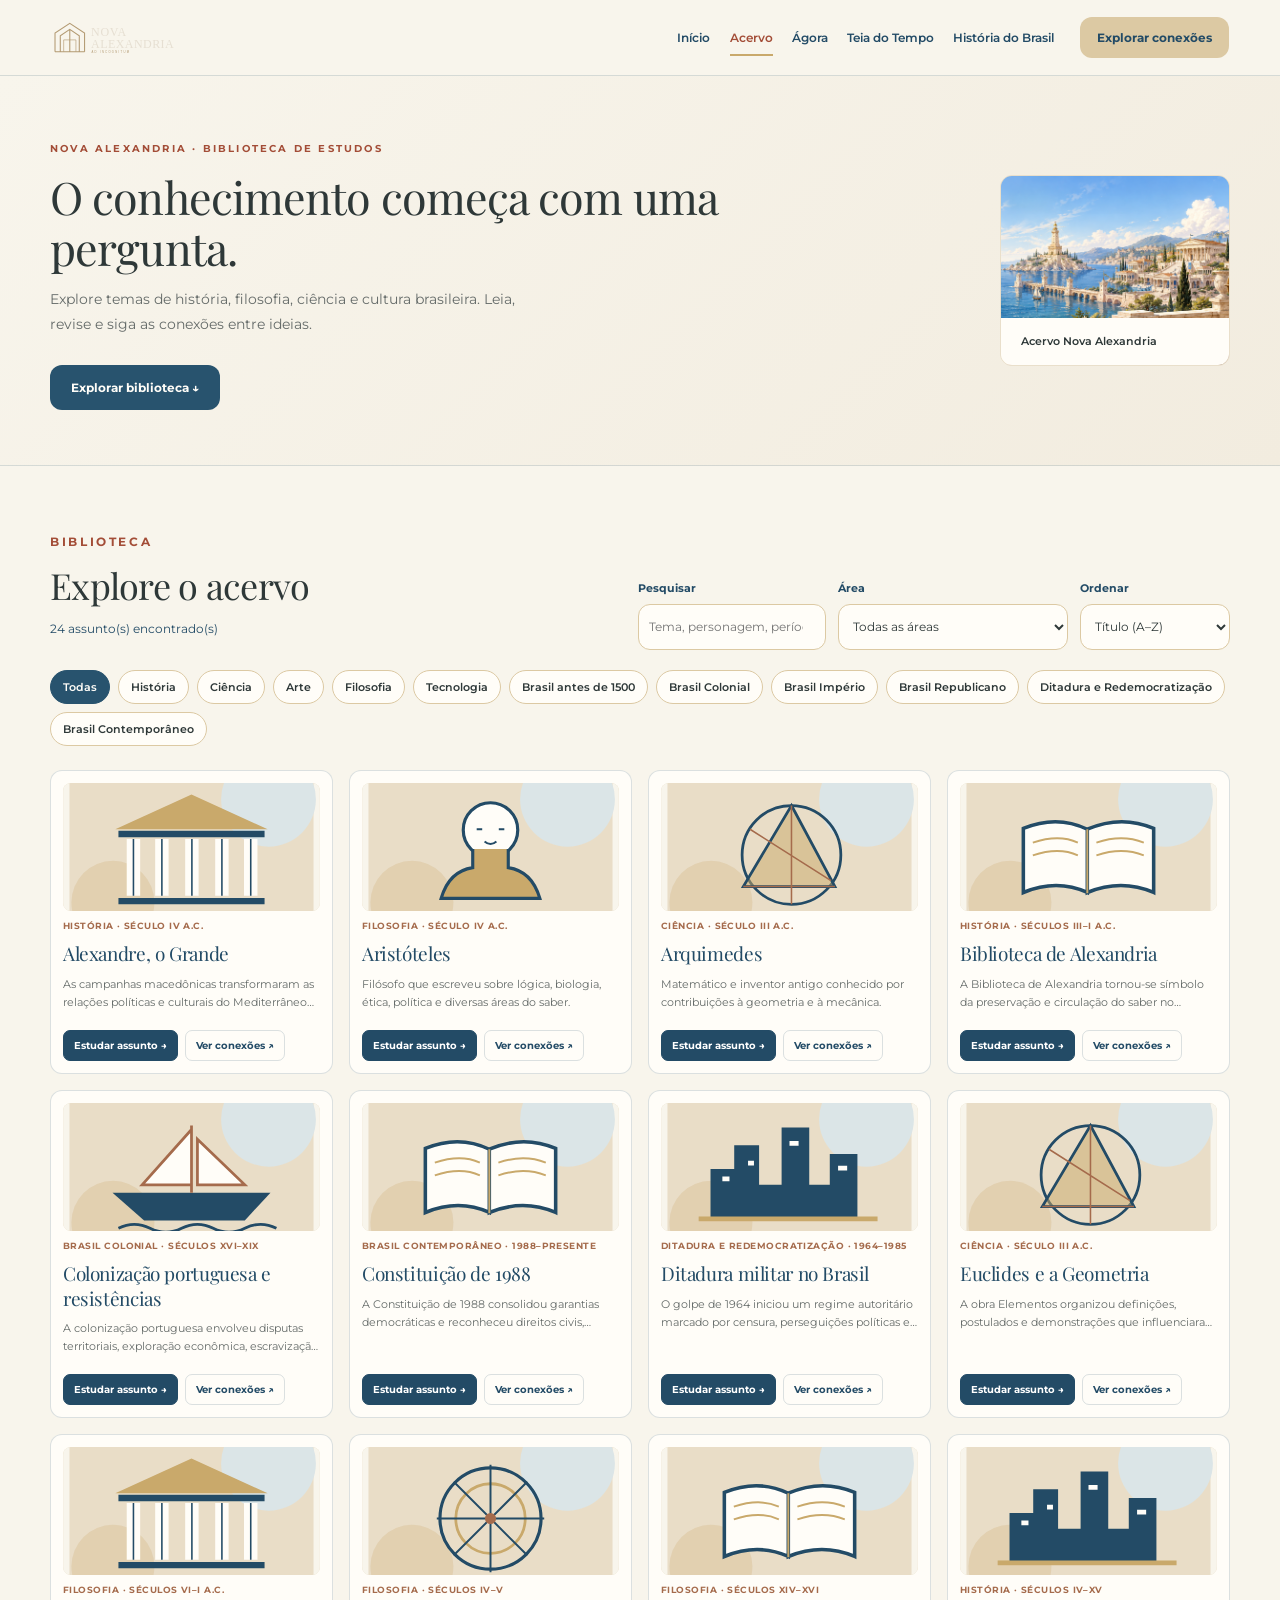
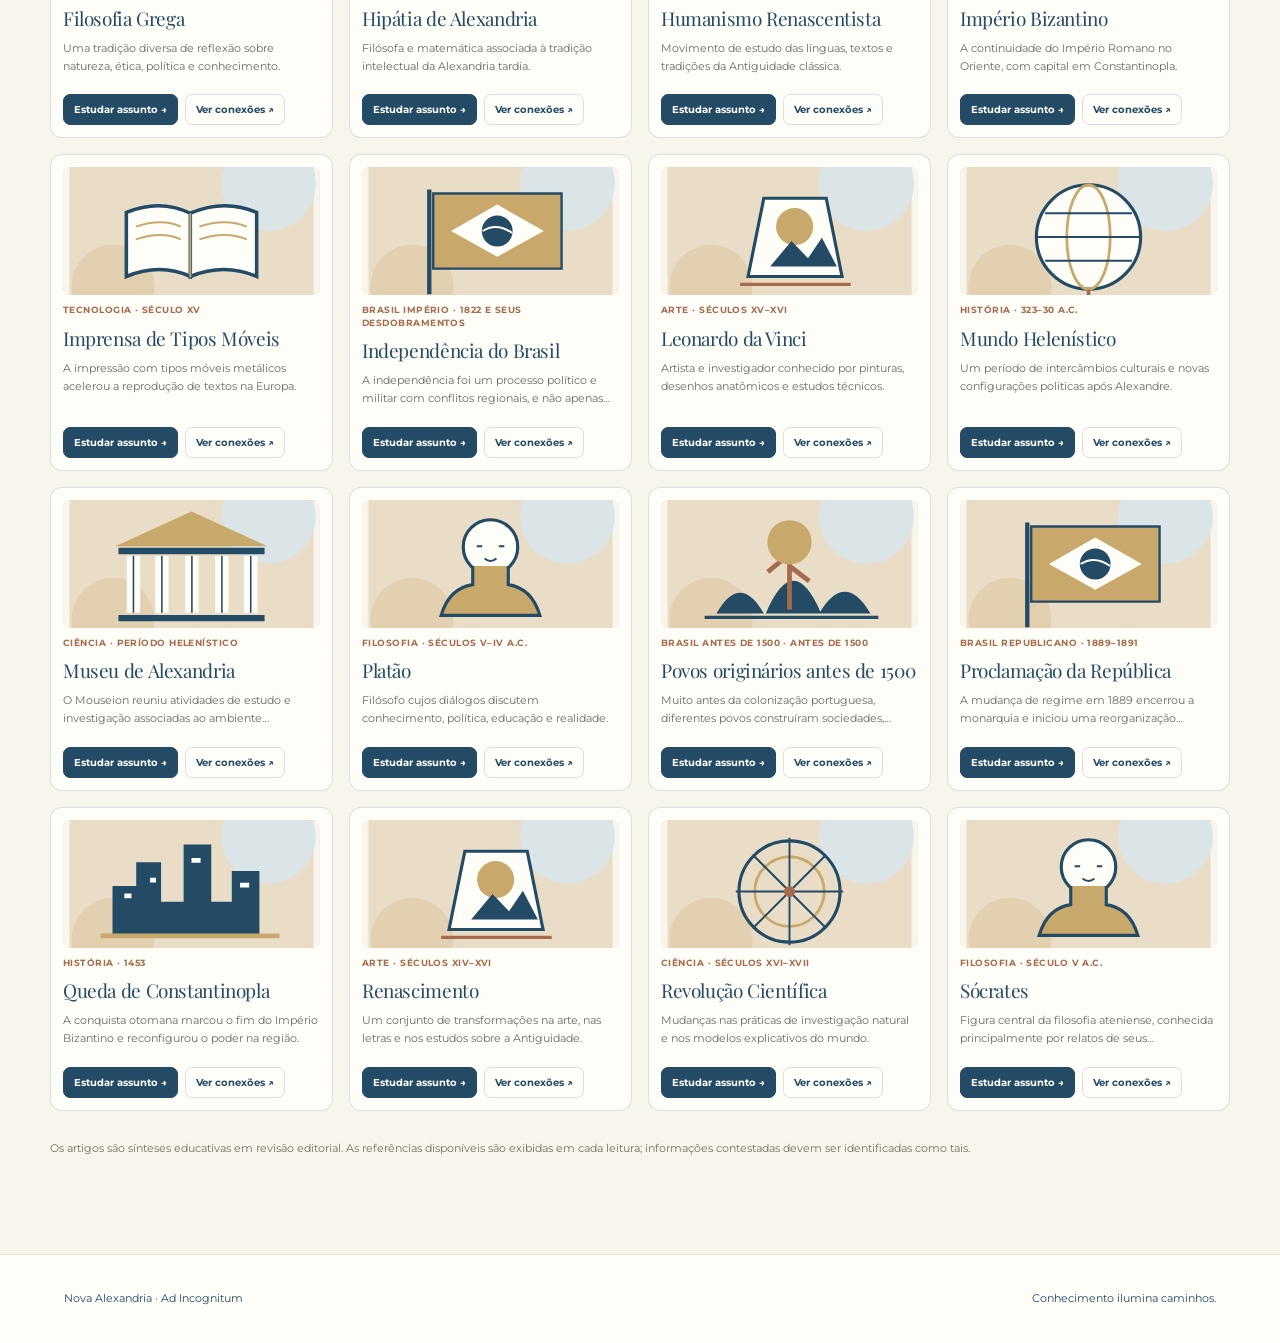
==== commit 2e9d1dd9: "style: ativar refinamento V3 em acervo.html" ====
--- a/acervo.html
+++ b/acervo.html
@@ -1 +1 @@
-<!doctype html><html lang="pt-BR"><head><meta charset="utf-8"><meta name="viewport" content="width=device-width,initial-scale=1"><meta name="description" content="Acervo de estudos da Nova Alexandria: história, filosofia, ciência e História do Brasil."><title>Acervo | Nova Alexandria</title><link rel="preconnect" href="https://fonts.googleapis.com"><link rel="preconnect" href="https://fonts.gstatic.com" crossorigin><link href="https://fonts.googleapis.com/css2?family=Montserrat:wght@400;500;600;700&family=Playfair+Display:wght@400;500;600&display=swap" rel="stylesheet"><link rel="icon" href="assets/Icon.png"><link rel="stylesheet" href="styles.css"><link rel="stylesheet" href="css/acervo.css"><script defer src="js/imagens.js"></script><script defer src="js/acervo.js"></script><link rel="stylesheet" href="css/design-system-interno.css"></head><body><a class="skip" href="#conteudo">Ir ao conteúdo</a><header class="nav"><a href="index.html" class="brand" aria-label="Nova Alexandria — página inicial"><img src="assets/logo-museu.svg" alt="Nova Alexandria — Ad Incognitum" class="brand-logo"></a><nav class="desktop-nav" aria-label="Navegação principal"><a href="index.html">Início</a><a href="acervo.html" aria-current="page">Acervo</a><a href="agora.html">Ágora</a><a href="teias.html">Teia do Tempo</a><a href="brasil.html">História do Brasil</a></nav><a class="login" href="teias.html">Explorar conexões</a><button class="menu" id="menuBtn" type="button" aria-label="Abrir menu" aria-expanded="false" aria-controls="mobileNav"><span aria-hidden="true">☰</span></button></header><nav class="mobile-nav" id="mobileNav" aria-label="Navegação móvel" hidden><a href="index.html">Início</a><a href="acervo.html" aria-current="page">Acervo</a><a href="agora.html">Ágora</a><a href="teias.html">Teia do Tempo</a><a href="brasil.html">História do Brasil</a></nav><main id="conteudo"><section class="acervo-hero"><div class="acervo-wrap na-hero-layout"><div class="na-hero-copy"><p class="eyebrow">NOVA ALEXANDRIA · BIBLIOTECA DE ESTUDOS</p><h1>O conhecimento começa com uma pergunta.</h1><p>Explore temas de história, filosofia, ciência e cultura brasileira. Leia, revise e siga as conexões entre ideias.</p><a href="#catalogo" class="acervo-link">Explorar biblioteca ↓</a></div><figure class="na-hero-art"><img src="assets/alexandria-panorama.png" alt="Ilustração histórica de Alexandria" loading="eager"><figcaption>Acervo Nova Alexandria</figcaption></figure></div></section><section id="catalogo" class="acervo-wrap acervo-main"><div class="acervo-heading"><div><p class="eyebrow">BIBLIOTECA</p><h2>Explore o acervo</h2><p id="contador" aria-live="polite">Carregando assuntos...</p></div><div class="acervo-ferramentas"><label>Pesquisar<input id="busca" type="search" placeholder="Tema, personagem, período..." autocomplete="off"></label><label>Área<select id="area"><option value="Todas">Todas as áreas</option><option value="Brasil">História do Brasil</option><option value="Geral">História geral e conhecimentos</option></select></label><label>Ordenar<select id="ordem"><option value="titulo">Título (A–Z)</option><option value="inicio">Período histórico</option></select></label></div></div><div id="categorias" class="acervo-filtros" aria-label="Categorias"></div><div id="resultados" class="acervo-grid" aria-live="polite"></div><p class="acervo-nota">Os artigos são sínteses educativas em revisão editorial. As referências disponíveis são exibidas em cada leitura; informações contestadas devem ser identificadas como tais.</p></section></main><footer><span>Nova Alexandria · Ad Incognitum</span><span>Conhecimento ilumina caminhos.</span></footer><script src="js/navegacao.js" defer></script></body></html>+<!doctype html><html lang="pt-BR"><head><meta charset="utf-8"><meta name="viewport" content="width=device-width,initial-scale=1"><meta name="description" content="Acervo de estudos da Nova Alexandria: história, filosofia, ciência e História do Brasil."><title>Acervo | Nova Alexandria</title><link rel="preconnect" href="https://fonts.googleapis.com"><link rel="preconnect" href="https://fonts.gstatic.com" crossorigin><link href="https://fonts.googleapis.com/css2?family=Montserrat:wght@400;500;600;700&family=Playfair+Display:wght@400;500;600&display=swap" rel="stylesheet"><link rel="icon" href="assets/Icon.png"><link rel="stylesheet" href="styles.css"><link rel="stylesheet" href="css/acervo.css"><script defer src="js/imagens.js"></script><script defer src="js/acervo.js"></script><link rel="stylesheet" href="css/design-system-interno.css"><link rel="stylesheet" href="css/visual-refinement.css"></head><body><a class="skip" href="#conteudo">Ir ao conteúdo</a><header class="nav"><a href="index.html" class="brand" aria-label="Nova Alexandria — página inicial"><img src="assets/logo-museu.svg" alt="Nova Alexandria — Ad Incognitum" class="brand-logo"></a><nav class="desktop-nav" aria-label="Navegação principal"><a href="index.html">Início</a><a href="acervo.html" aria-current="page">Acervo</a><a href="agora.html">Ágora</a><a href="teias.html">Teia do Tempo</a><a href="brasil.html">História do Brasil</a></nav><a class="login" href="teias.html">Explorar conexões</a><button class="menu" id="menuBtn" type="button" aria-label="Abrir menu" aria-expanded="false" aria-controls="mobileNav"><span aria-hidden="true">☰</span></button></header><nav class="mobile-nav" id="mobileNav" aria-label="Navegação móvel" hidden><a href="index.html">Início</a><a href="acervo.html" aria-current="page">Acervo</a><a href="agora.html">Ágora</a><a href="teias.html">Teia do Tempo</a><a href="brasil.html">História do Brasil</a></nav><main id="conteudo"><section class="acervo-hero"><div class="acervo-wrap na-hero-layout"><div class="na-hero-copy"><p class="eyebrow">NOVA ALEXANDRIA · BIBLIOTECA DE ESTUDOS</p><h1>O conhecimento começa com uma pergunta.</h1><p>Explore temas de história, filosofia, ciência e cultura brasileira. Leia, revise e siga as conexões entre ideias.</p><a href="#catalogo" class="acervo-link">Explorar biblioteca ↓</a></div><figure class="na-hero-art"><img src="assets/alexandria-panorama.png" alt="Ilustração histórica de Alexandria" loading="eager"><figcaption>Acervo Nova Alexandria</figcaption></figure></div></section><section id="catalogo" class="acervo-wrap acervo-main"><div class="acervo-heading"><div><p class="eyebrow">BIBLIOTECA</p><h2>Explore o acervo</h2><p id="contador" aria-live="polite">Carregando assuntos...</p></div><div class="acervo-ferramentas"><label>Pesquisar<input id="busca" type="search" placeholder="Tema, personagem, período..." autocomplete="off"></label><label>Área<select id="area"><option value="Todas">Todas as áreas</option><option value="Brasil">História do Brasil</option><option value="Geral">História geral e conhecimentos</option></select></label><label>Ordenar<select id="ordem"><option value="titulo">Título (A–Z)</option><option value="inicio">Período histórico</option></select></label></div></div><div id="categorias" class="acervo-filtros" aria-label="Categorias"></div><div id="resultados" class="acervo-grid" aria-live="polite"></div><p class="acervo-nota">Os artigos são sínteses educativas em revisão editorial. As referências disponíveis são exibidas em cada leitura; informações contestadas devem ser identificadas como tais.</p></section></main><footer><span>Nova Alexandria · Ad Incognitum</span><span>Conhecimento ilumina caminhos.</span></footer><script src="js/navegacao.js" defer></script></body></html>
--- a/css/design-system-interno.css
+++ b/css/design-system-interno.css
@@ -95,3 +95,33 @@
 .teia-intro .na-hero-layout h1{font-size:clamp(34px,4vw,55px)}
 @media(max-width:900px){.na-hero-layout{grid-template-columns:1fr}.na-hero-art{min-height:230px;max-height:310px;aspect-ratio:2.2}.na-hero-layout h1{max-width:760px}}
 @media(max-width:520px){.na-hero-art{min-height:190px;aspect-ratio:1.7}.na-hero-art--text>span{font-size:52px}}
+
+
+/* Imagens dos assuntos: formato consistente e conteúdo sempre legível. */
+.na-topic-image{display:block;width:100%;height:190px;object-fit:cover;object-position:center;background:var(--blue-soft);border-radius:calc(var(--na-radius) - 3px);border:1px solid var(--sand-light)}
+.acervo-card .na-topic-image,.brasil-card .na-topic-image{margin-bottom:9px}
+.acervo-grid,.agora-grid,.brasil-cards{align-items:stretch}
+.assunto-imagem{background:var(--blue-soft);height:195px}
+.assunto-imagem img{width:100%;height:100%;object-fit:cover}
+.na-teia-imagem{margin:20px 0 24px;border:1px solid var(--sand-light);border-radius:var(--na-radius);overflow:hidden;background:var(--blue-soft)}
+.na-teia-imagem img{display:block;width:100%;height:180px;object-fit:cover}
+.na-teia-imagem figcaption{padding:9px 12px;font-size:10px;color:var(--na-muted);background:var(--surface)}
+@media(max-width:520px){.na-topic-image{height:170px}.na-teia-imagem img{height:150px}}
+
+
+/* Catálogo compacto — imagens no fluxo normal, sem sobreposição. */
+.acervo-grid,.agora-grid,.brasil-cards{display:grid;grid-template-columns:repeat(4,minmax(0,1fr));gap:16px;align-items:stretch}
+.acervo-card,.assunto-card,.brasil-card{position:relative;display:flex;flex-direction:column;min-width:0;min-height:0;height:auto;padding:14px;gap:10px;overflow:hidden;background:var(--surface);border:1px solid var(--sand-light);border-radius:12px;box-shadow:none}
+.assunto-card .assunto-imagem{position:relative!important;inset:auto!important;display:block!important;flex:0 0 auto;width:100%;height:140px!important;min-height:0!important;max-height:140px!important;aspect-ratio:auto;overflow:hidden;border-radius:8px;margin:0;background:var(--sand-light)}
+.assunto-card .assunto-imagem img,.acervo-card .na-topic-image,.brasil-card .na-topic-image{position:static!important;inset:auto!important;display:block!important;width:100%!important;height:140px!important;max-height:140px!important;min-height:0!important;object-fit:cover;object-position:center;aspect-ratio:auto;transform:none!important;margin:0;border-radius:8px}
+.assunto-card .assunto-corpo{position:static!important;inset:auto!important;transform:none!important;padding:4px 0 0!important;display:flex;flex-direction:column;flex:1;gap:8px;background:transparent;min-width:0}
+.assunto-card h3,.acervo-card h3,.brasil-card h4{font-size:21px;line-height:1.25;margin:0;letter-spacing:-.02em;overflow-wrap:anywhere}
+.assunto-card p,.acervo-card p,.brasil-card p{font-size:12px;line-height:1.6;margin:0 0 6px;display:-webkit-box;-webkit-box-orient:vertical;-webkit-line-clamp:2;overflow:hidden;flex:0 0 auto}
+.assunto-meta,.acervo-card small,.brasil-card .epoca{font-size:9px;line-height:1.4;letter-spacing:.05em}
+.assunto-acoes,.acervo-card .links,.brasil-links{display:flex;flex-wrap:wrap;align-items:center;gap:7px;margin-top:auto;padding-top:6px}
+.assunto-acoes a,.acervo-card .links a,.brasil-links a{font-size:10px;line-height:1.3;padding:8px 10px;border-radius:7px;text-decoration:none;font-weight:700}
+.acervo-card .links a:first-child,.brasil-links a:first-child{background:var(--blue);color:var(--surface)}
+.acervo-card .links a:last-child,.brasil-links a:last-child{border:1px solid var(--sand);color:var(--blue)}
+@media(max-width:1190px){.acervo-grid,.agora-grid,.brasil-cards{grid-template-columns:repeat(3,minmax(0,1fr))}}
+@media(max-width:850px){.acervo-grid,.agora-grid,.brasil-cards{grid-template-columns:repeat(2,minmax(0,1fr))}}
+@media(max-width:520px){.acervo-grid,.agora-grid,.brasil-cards{grid-template-columns:1fr}.assunto-card .assunto-imagem,.assunto-card .assunto-imagem img,.acervo-card .na-topic-image,.brasil-card .na-topic-image{height:160px!important;max-height:160px!important}}
--- a/css/visual-refinement.css
+++ b/css/visual-refinement.css
@@ -0,0 +1,42 @@
+/* Nova Alexandria — Refinamento editorial V3. Paleta e fontes originais. */
+:root{--v3-cream:#f8f5ec;--v3-blue:#234b66;--v3-gold:#c9a96b;--v3-clay:#a56b4c;--v3-line:rgba(35,75,102,.16)}
+body{background:var(--v3-cream);color:var(--v3-blue)}
+.nav{min-height:76px!important;padding:10px clamp(18px,4vw,65px)!important;box-shadow:none!important;border-bottom:1px solid var(--v3-line);background:var(--v3-cream)!important}
+.nav .brand-logo{width:190px!important;height:auto!important;max-height:56px}
+.acervo-hero,.agora-hero,.brasil-hero,.leitura-hero,.teia-intro{padding-block:55px!important;background:linear-gradient(135deg,#f8f5ec,#f2ecdf)!important;border-bottom:1px solid var(--v3-line)}
+.na-hero-layout{grid-template-columns:minmax(0,1fr) 230px!important;gap:38px!important;align-items:center}
+.na-hero-copy h1{font-size:clamp(32px,3.5vw,49px)!important;line-height:1.14!important}
+.na-hero-copy p:not(.eyebrow){font-size:14px!important;line-height:1.75!important}
+.na-hero-art{min-height:180px!important;max-height:210px!important;aspect-ratio:1.2!important;border-radius:12px!important}
+.acervo-main,.agora-content,.brasil-conteudo,.explorador{padding-block:54px 85px!important}
+.acervo-heading,.agora-heading,.brasil-cabecalho,.explorador-topo{margin-bottom:20px!important}
+.acervo-heading h2,.agora-heading h2,.brasil-cabecalho h2,.explorador-topo h2{font-size:clamp(27px,3vw,36px)!important}
+.acervo-filtros,.agora-filtros,.brasil-filtros{gap:8px!important;margin-block:16px 24px!important}
+.acervo-filtros button,.agora-filtros button,.brasil-filtros button{font-size:11px!important;min-height:34px!important;padding:7px 12px!important;border-radius:20px!important}
+.acervo-grid,.agora-grid,.brasil-cards{display:grid!important;grid-template-columns:repeat(4,minmax(0,1fr))!important;gap:16px!important;align-items:stretch}
+.acervo-card,.assunto-card,.brasil-card{box-sizing:border-box!important;position:relative!important;display:flex!important;flex-direction:column!important;gap:9px!important;min-width:0!important;min-height:0!important;height:auto!important;padding:12px!important;overflow:hidden!important;background:#fffdf8!important;border:1px solid var(--v3-line)!important;border-radius:12px!important;box-shadow:none!important;transform:none!important;transition:border-color .2s ease!important}
+.acervo-card:hover,.assunto-card:hover,.brasil-card:hover{border-color:var(--v3-gold)!important;box-shadow:none!important;transform:none!important}
+.acervo-card>.na-topic-image,.brasil-card>.na-topic-image,.assunto-card>.assunto-imagem{position:relative!important;inset:auto!important;display:block!important;flex:none!important;width:100%!important;height:128px!important;max-height:128px!important;min-height:128px!important;margin:0!important;padding:0!important;border:0!important;border-radius:8px!important;overflow:hidden!important;background:#e9ddc7!important}
+.assunto-card>.assunto-imagem img{position:static!important;display:block!important;width:100%!important;height:100%!important;object-fit:cover!important;transform:none!important}
+.acervo-card>.na-topic-image,.brasil-card>.na-topic-image{object-fit:cover!important}
+.assunto-card>.assunto-corpo{position:static!important;inset:auto!important;display:flex!important;flex:1!important;flex-direction:column!important;gap:8px!important;padding:0!important;margin:0!important;background:transparent!important;transform:none!important}
+.acervo-card h3,.assunto-card h3,.brasil-card h4{font-family:"Playfair Display",Georgia,serif!important;font-size:19px!important;line-height:1.27!important;margin:0!important;color:var(--v3-blue)!important;overflow-wrap:anywhere}
+.acervo-card p,.assunto-card p,.brasil-card p{display:-webkit-box!important;-webkit-line-clamp:2!important;-webkit-box-orient:vertical!important;overflow:hidden!important;font-size:11px!important;line-height:1.65!important;max-height:3.3em!important;margin:0!important}
+.acervo-card .links,.assunto-acoes,.brasil-links{display:flex!important;align-items:center!important;flex-wrap:wrap!important;gap:7px!important;margin-top:auto!important;padding-top:10px!important}
+.acervo-card .links a,.assunto-acoes a,.brasil-links a{font:700 10px/1.3 Montserrat,sans-serif!important;padding:8px 10px!important;border-radius:7px!important;text-decoration:none!important}
+.acervo-card .links a:first-child,.assunto-acoes .ler,.brasil-links a:first-child{background:var(--v3-blue)!important;color:white!important;border:1px solid var(--v3-blue)!important}
+.acervo-card .links a:last-child,.assunto-acoes .teias,.brasil-links a:last-child{background:transparent!important;color:var(--v3-blue)!important;border:1px solid var(--v3-line)!important}
+.brasil-periodo{padding:22px!important;border:1px solid var(--v3-line)!important;box-shadow:none!important}
+.ficha-grid{grid-template-columns:minmax(0,1fr) 250px!important;gap:34px!important;padding-block:42px 90px!important}
+.ficha-lateral{padding:22px!important;border:1px solid var(--v3-line)!important;box-shadow:none!important}
+.teia-layout{grid-template-columns:minmax(0,1.45fr) minmax(280px,.8fr)!important;gap:18px!important}
+.teia-visual,.teia-leitura{border:1px solid var(--v3-line)!important;box-shadow:none!important}
+.teia-canvas{min-height:390px!important}
+.na-collection-layout{gap:30px!important}
+.home-start,.na-collection,.home-feature,.na-pathways{padding-block:70px!important}
+:where(a,button,input,select,textarea,[tabindex]):focus-visible{outline:3px solid var(--v3-gold)!important;outline-offset:3px!important}
+@media(max-width:1180px){.acervo-grid,.agora-grid,.brasil-cards{grid-template-columns:repeat(3,minmax(0,1fr))!important}}
+@media(max-width:900px){.acervo-grid,.agora-grid,.brasil-cards{grid-template-columns:repeat(2,minmax(0,1fr))!important}.na-hero-layout{grid-template-columns:1fr 170px!important}.teia-layout,.ficha-grid{grid-template-columns:1fr!important}.ficha-lateral{position:static!important}}
+@media(max-width:680px){.na-hero-layout{display:block!important}.na-hero-art{display:none!important}.acervo-main,.agora-content,.brasil-conteudo,.explorador{padding-block:35px 60px!important}.acervo-grid,.agora-grid,.brasil-cards{gap:10px!important}.acervo-card,.assunto-card,.brasil-card{padding:9px!important}.acervo-card>.na-topic-image,.brasil-card>.na-topic-image,.assunto-card>.assunto-imagem{height:105px!important;max-height:105px!important;min-height:105px!important}.acervo-card h3,.assunto-card h3,.brasil-card h4{font-size:17px!important}.home-start,.na-collection,.home-feature,.na-pathways{padding-block:52px!important}}
+@media(max-width:370px){.acervo-grid,.agora-grid,.brasil-cards{grid-template-columns:1fr!important}}
+@media(prefers-reduced-motion:reduce){*,*::before,*::after{transition-duration:.01ms!important;animation-duration:.01ms!important}}
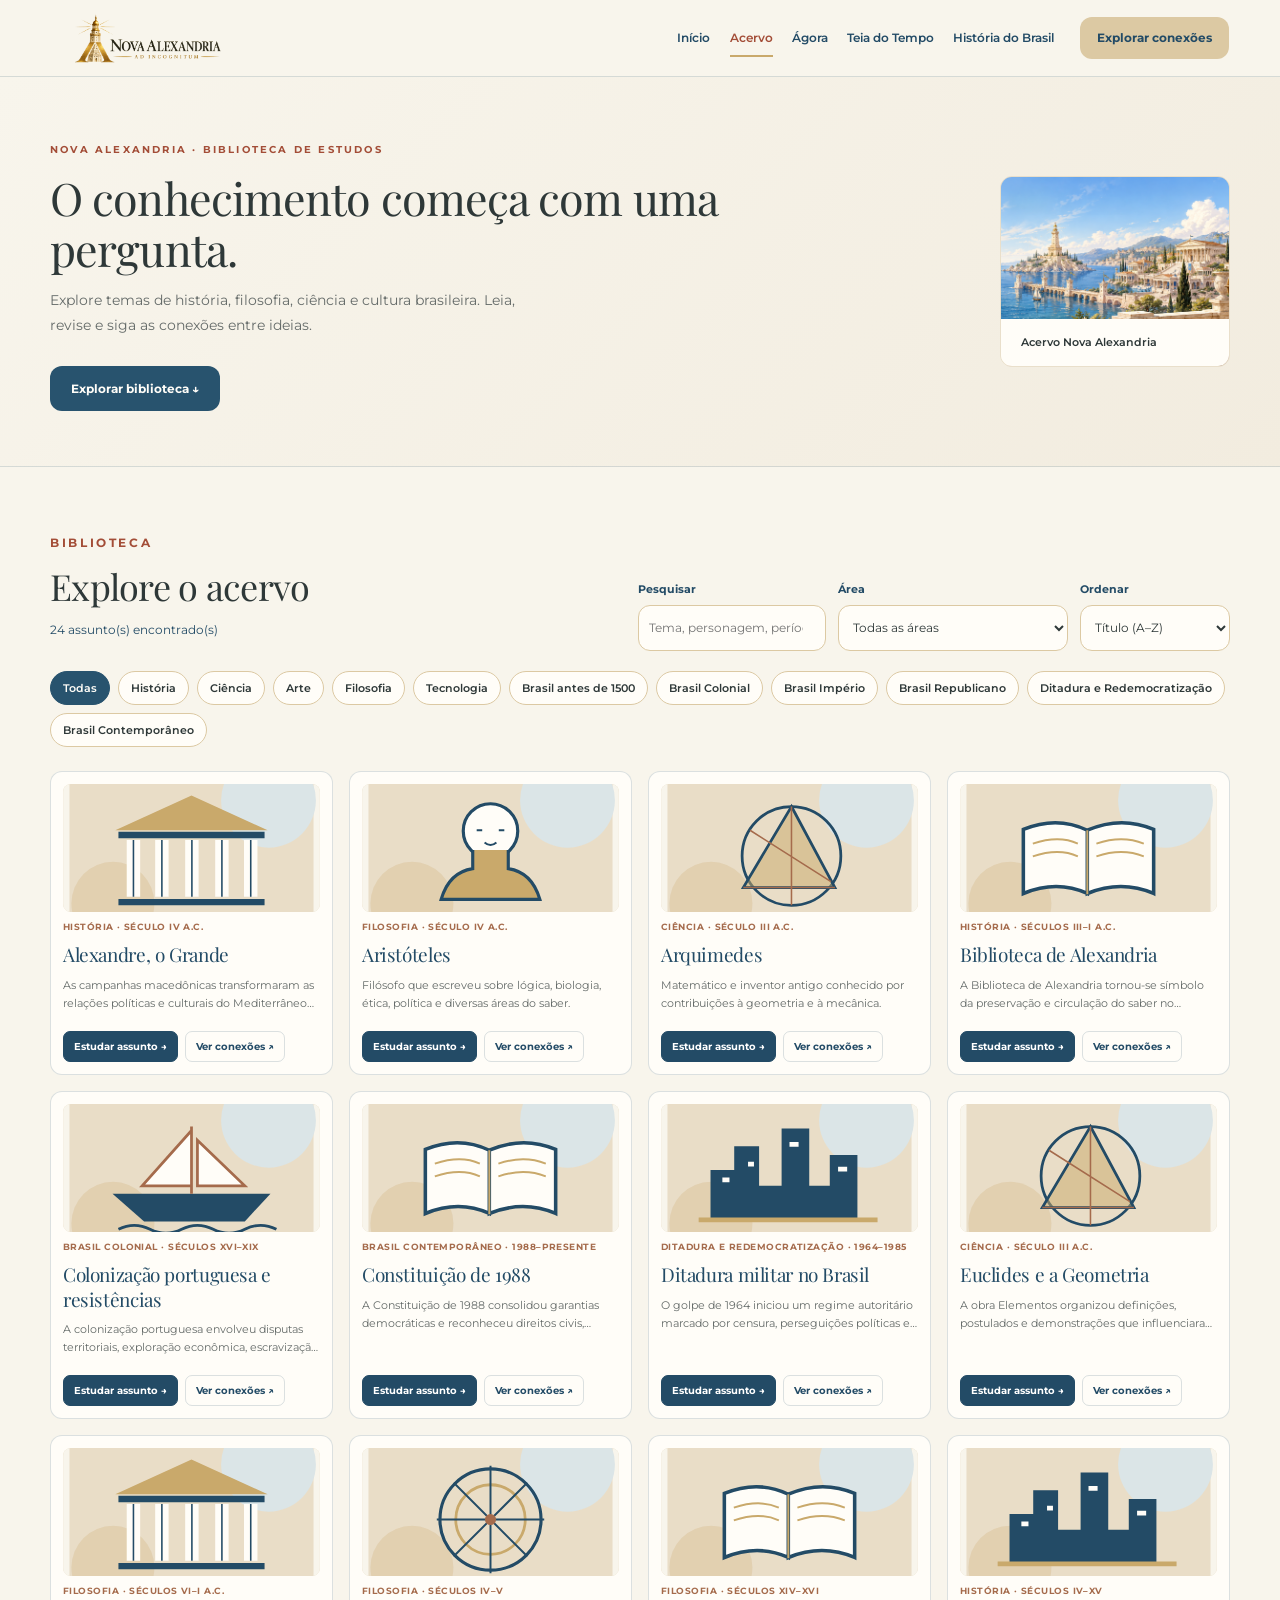
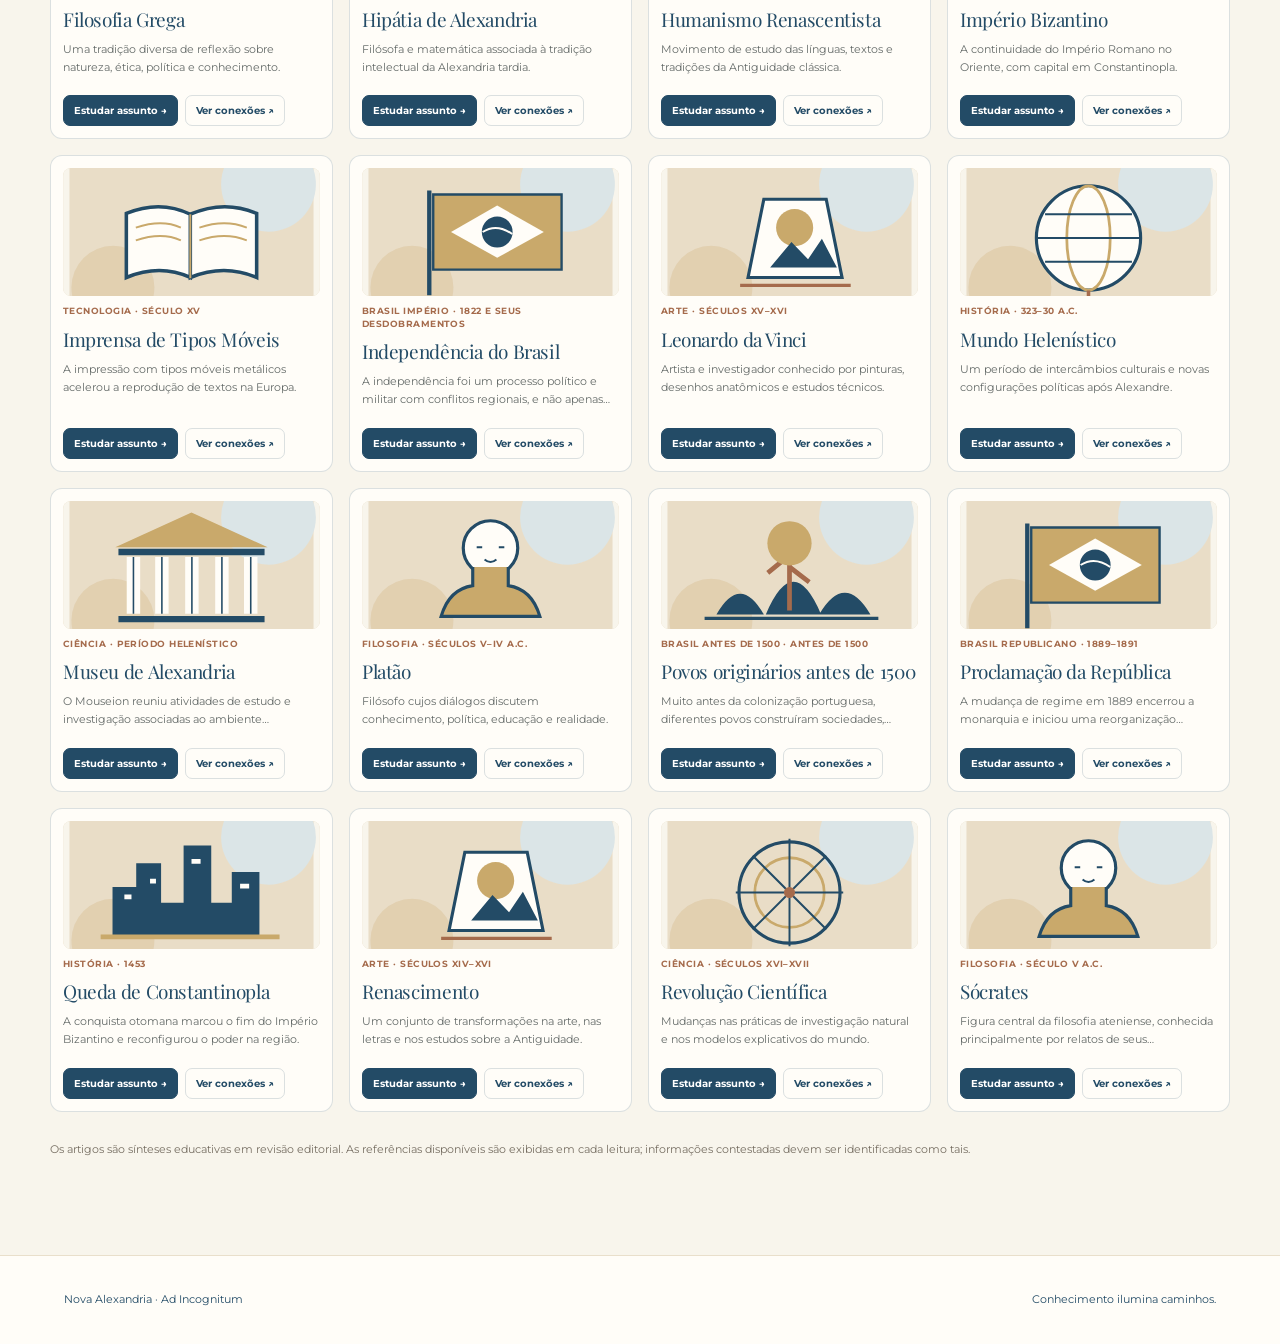
==== commit 86f32e04: "style(brand): restaurar logo horizontal original em acervo.html" ====
--- a/acervo.html
+++ b/acervo.html
@@ -1 +1 @@
-<!doctype html><html lang="pt-BR"><head><meta charset="utf-8"><meta name="viewport" content="width=device-width,initial-scale=1"><meta name="description" content="Acervo de estudos da Nova Alexandria: história, filosofia, ciência e História do Brasil."><title>Acervo | Nova Alexandria</title><link rel="preconnect" href="https://fonts.googleapis.com"><link rel="preconnect" href="https://fonts.gstatic.com" crossorigin><link href="https://fonts.googleapis.com/css2?family=Montserrat:wght@400;500;600;700&family=Playfair+Display:wght@400;500;600&display=swap" rel="stylesheet"><link rel="icon" href="assets/Icon.png"><link rel="stylesheet" href="styles.css"><link rel="stylesheet" href="css/acervo.css"><script defer src="js/imagens.js"></script><script defer src="js/acervo.js"></script><link rel="stylesheet" href="css/design-system-interno.css"><link rel="stylesheet" href="css/visual-refinement.css"></head><body><a class="skip" href="#conteudo">Ir ao conteúdo</a><header class="nav"><a href="index.html" class="brand" aria-label="Nova Alexandria — página inicial"><img src="assets/logo-museu.svg" alt="Nova Alexandria — Ad Incognitum" class="brand-logo"></a><nav class="desktop-nav" aria-label="Navegação principal"><a href="index.html">Início</a><a href="acervo.html" aria-current="page">Acervo</a><a href="agora.html">Ágora</a><a href="teias.html">Teia do Tempo</a><a href="brasil.html">História do Brasil</a></nav><a class="login" href="teias.html">Explorar conexões</a><button class="menu" id="menuBtn" type="button" aria-label="Abrir menu" aria-expanded="false" aria-controls="mobileNav"><span aria-hidden="true">☰</span></button></header><nav class="mobile-nav" id="mobileNav" aria-label="Navegação móvel" hidden><a href="index.html">Início</a><a href="acervo.html" aria-current="page">Acervo</a><a href="agora.html">Ágora</a><a href="teias.html">Teia do Tempo</a><a href="brasil.html">História do Brasil</a></nav><main id="conteudo"><section class="acervo-hero"><div class="acervo-wrap na-hero-layout"><div class="na-hero-copy"><p class="eyebrow">NOVA ALEXANDRIA · BIBLIOTECA DE ESTUDOS</p><h1>O conhecimento começa com uma pergunta.</h1><p>Explore temas de história, filosofia, ciência e cultura brasileira. Leia, revise e siga as conexões entre ideias.</p><a href="#catalogo" class="acervo-link">Explorar biblioteca ↓</a></div><figure class="na-hero-art"><img src="assets/alexandria-panorama.png" alt="Ilustração histórica de Alexandria" loading="eager"><figcaption>Acervo Nova Alexandria</figcaption></figure></div></section><section id="catalogo" class="acervo-wrap acervo-main"><div class="acervo-heading"><div><p class="eyebrow">BIBLIOTECA</p><h2>Explore o acervo</h2><p id="contador" aria-live="polite">Carregando assuntos...</p></div><div class="acervo-ferramentas"><label>Pesquisar<input id="busca" type="search" placeholder="Tema, personagem, período..." autocomplete="off"></label><label>Área<select id="area"><option value="Todas">Todas as áreas</option><option value="Brasil">História do Brasil</option><option value="Geral">História geral e conhecimentos</option></select></label><label>Ordenar<select id="ordem"><option value="titulo">Título (A–Z)</option><option value="inicio">Período histórico</option></select></label></div></div><div id="categorias" class="acervo-filtros" aria-label="Categorias"></div><div id="resultados" class="acervo-grid" aria-live="polite"></div><p class="acervo-nota">Os artigos são sínteses educativas em revisão editorial. As referências disponíveis são exibidas em cada leitura; informações contestadas devem ser identificadas como tais.</p></section></main><footer><span>Nova Alexandria · Ad Incognitum</span><span>Conhecimento ilumina caminhos.</span></footer><script src="js/navegacao.js" defer></script></body></html>+<!doctype html><html lang="pt-BR"><head><meta charset="utf-8"><meta name="viewport" content="width=device-width,initial-scale=1"><meta name="description" content="Acervo de estudos da Nova Alexandria: história, filosofia, ciência e História do Brasil."><title>Acervo | Nova Alexandria</title><link rel="preconnect" href="https://fonts.googleapis.com"><link rel="preconnect" href="https://fonts.gstatic.com" crossorigin><link href="https://fonts.googleapis.com/css2?family=Montserrat:wght@400;500;600;700&family=Playfair+Display:wght@400;500;600&display=swap" rel="stylesheet"><link rel="icon" href="assets/Icon.png"><link rel="stylesheet" href="styles.css"><link rel="stylesheet" href="css/acervo.css"><script defer src="js/imagens.js"></script><script defer src="js/acervo.js"></script><link rel="stylesheet" href="css/design-system-interno.css"><link rel="stylesheet" href="css/visual-refinement.css"></head><body><a class="skip" href="#conteudo">Ir ao conteúdo</a><header class="nav"><a href="index.html" class="brand" aria-label="Nova Alexandria — página inicial"><img src="assets/logo-horizontal.png" alt="Nova Alexandria — Ad Incognitum" class="brand-logo"></a><nav class="desktop-nav" aria-label="Navegação principal"><a href="index.html">Início</a><a href="acervo.html" aria-current="page">Acervo</a><a href="agora.html">Ágora</a><a href="teias.html">Teia do Tempo</a><a href="brasil.html">História do Brasil</a></nav><a class="login" href="teias.html">Explorar conexões</a><button class="menu" id="menuBtn" type="button" aria-label="Abrir menu" aria-expanded="false" aria-controls="mobileNav"><span aria-hidden="true">☰</span></button></header><nav class="mobile-nav" id="mobileNav" aria-label="Navegação móvel" hidden><a href="index.html">Início</a><a href="acervo.html" aria-current="page">Acervo</a><a href="agora.html">Ágora</a><a href="teias.html">Teia do Tempo</a><a href="brasil.html">História do Brasil</a></nav><main id="conteudo"><section class="acervo-hero"><div class="acervo-wrap na-hero-layout"><div class="na-hero-copy"><p class="eyebrow">NOVA ALEXANDRIA · BIBLIOTECA DE ESTUDOS</p><h1>O conhecimento começa com uma pergunta.</h1><p>Explore temas de história, filosofia, ciência e cultura brasileira. Leia, revise e siga as conexões entre ideias.</p><a href="#catalogo" class="acervo-link">Explorar biblioteca ↓</a></div><figure class="na-hero-art"><img src="assets/alexandria-panorama.png" alt="Ilustração histórica de Alexandria" loading="eager"><figcaption>Acervo Nova Alexandria</figcaption></figure></div></section><section id="catalogo" class="acervo-wrap acervo-main"><div class="acervo-heading"><div><p class="eyebrow">BIBLIOTECA</p><h2>Explore o acervo</h2><p id="contador" aria-live="polite">Carregando assuntos...</p></div><div class="acervo-ferramentas"><label>Pesquisar<input id="busca" type="search" placeholder="Tema, personagem, período..." autocomplete="off"></label><label>Área<select id="area"><option value="Todas">Todas as áreas</option><option value="Brasil">História do Brasil</option><option value="Geral">História geral e conhecimentos</option></select></label><label>Ordenar<select id="ordem"><option value="titulo">Título (A–Z)</option><option value="inicio">Período histórico</option></select></label></div></div><div id="categorias" class="acervo-filtros" aria-label="Categorias"></div><div id="resultados" class="acervo-grid" aria-live="polite"></div><p class="acervo-nota">Os artigos são sínteses educativas em revisão editorial. As referências disponíveis são exibidas em cada leitura; informações contestadas devem ser identificadas como tais.</p></section></main><footer><span>Nova Alexandria · Ad Incognitum</span><span>Conhecimento ilumina caminhos.</span></footer><script src="js/navegacao.js" defer></script></body></html>
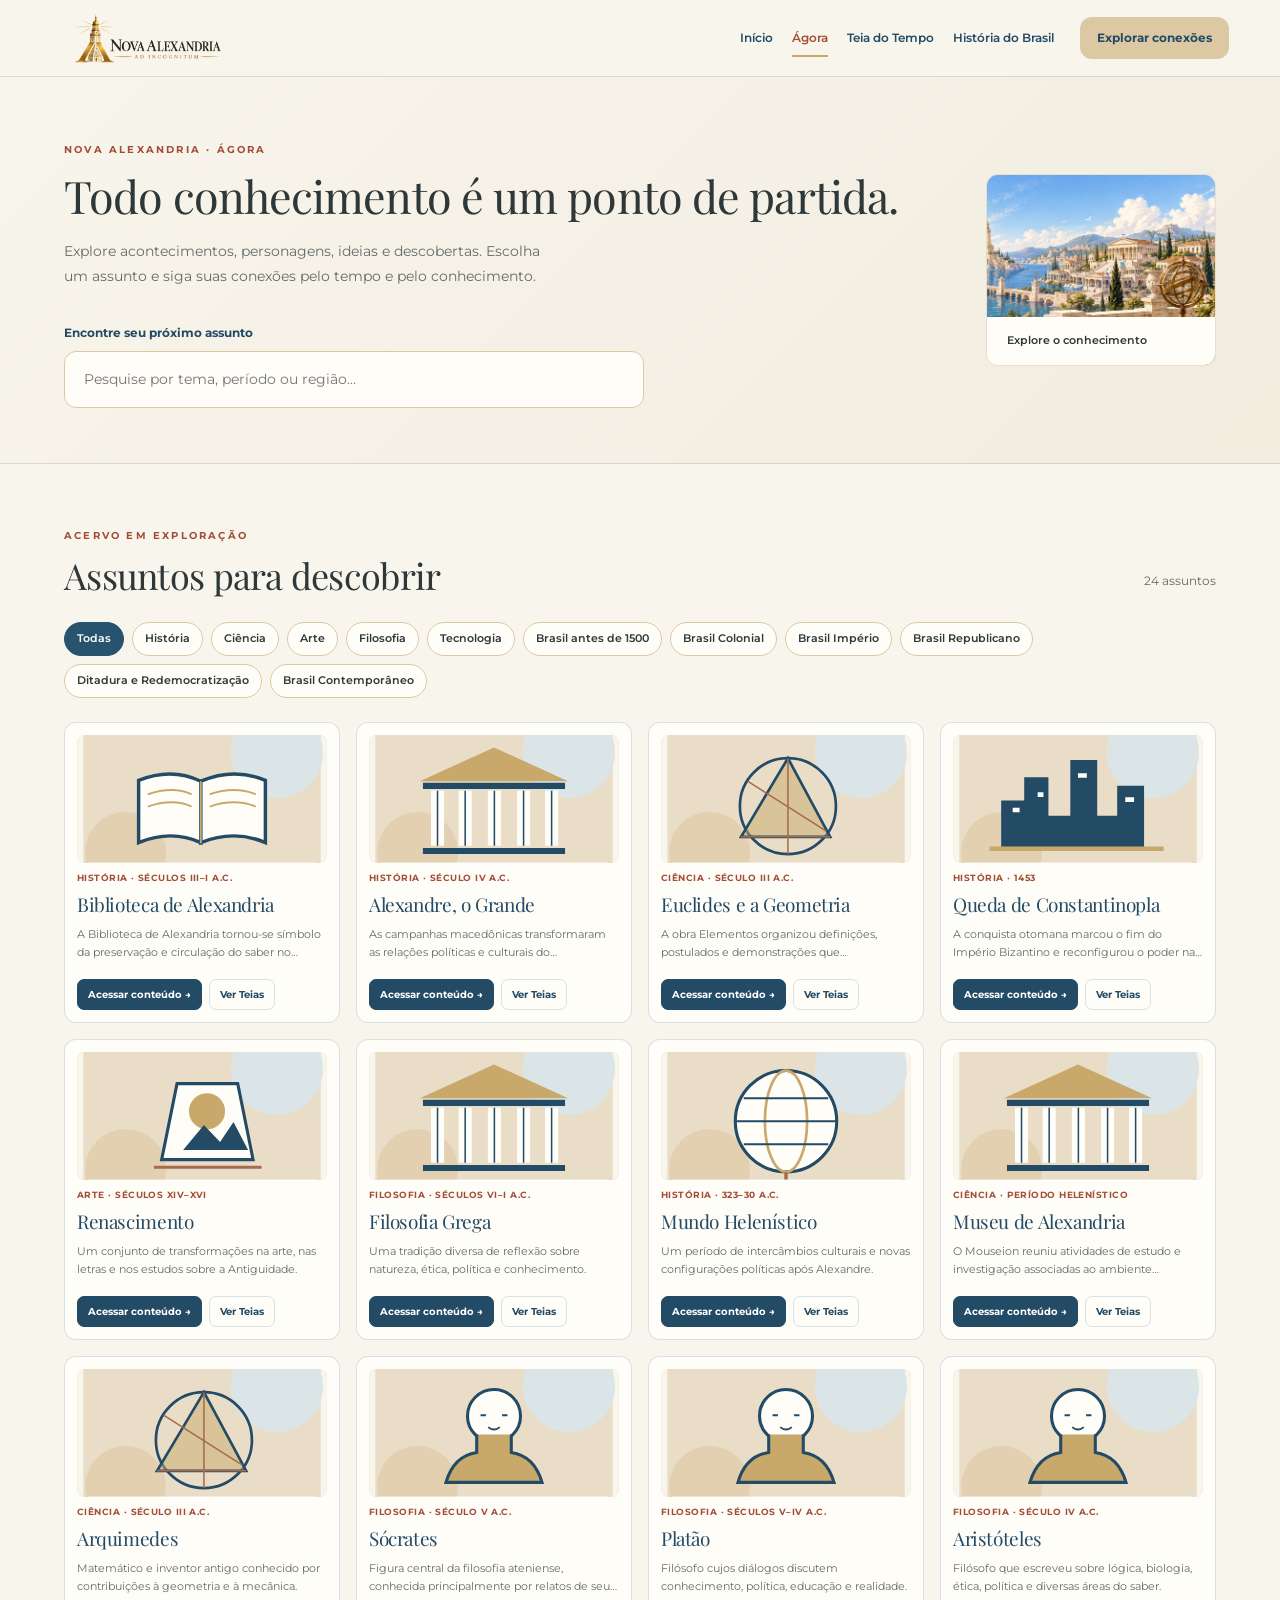
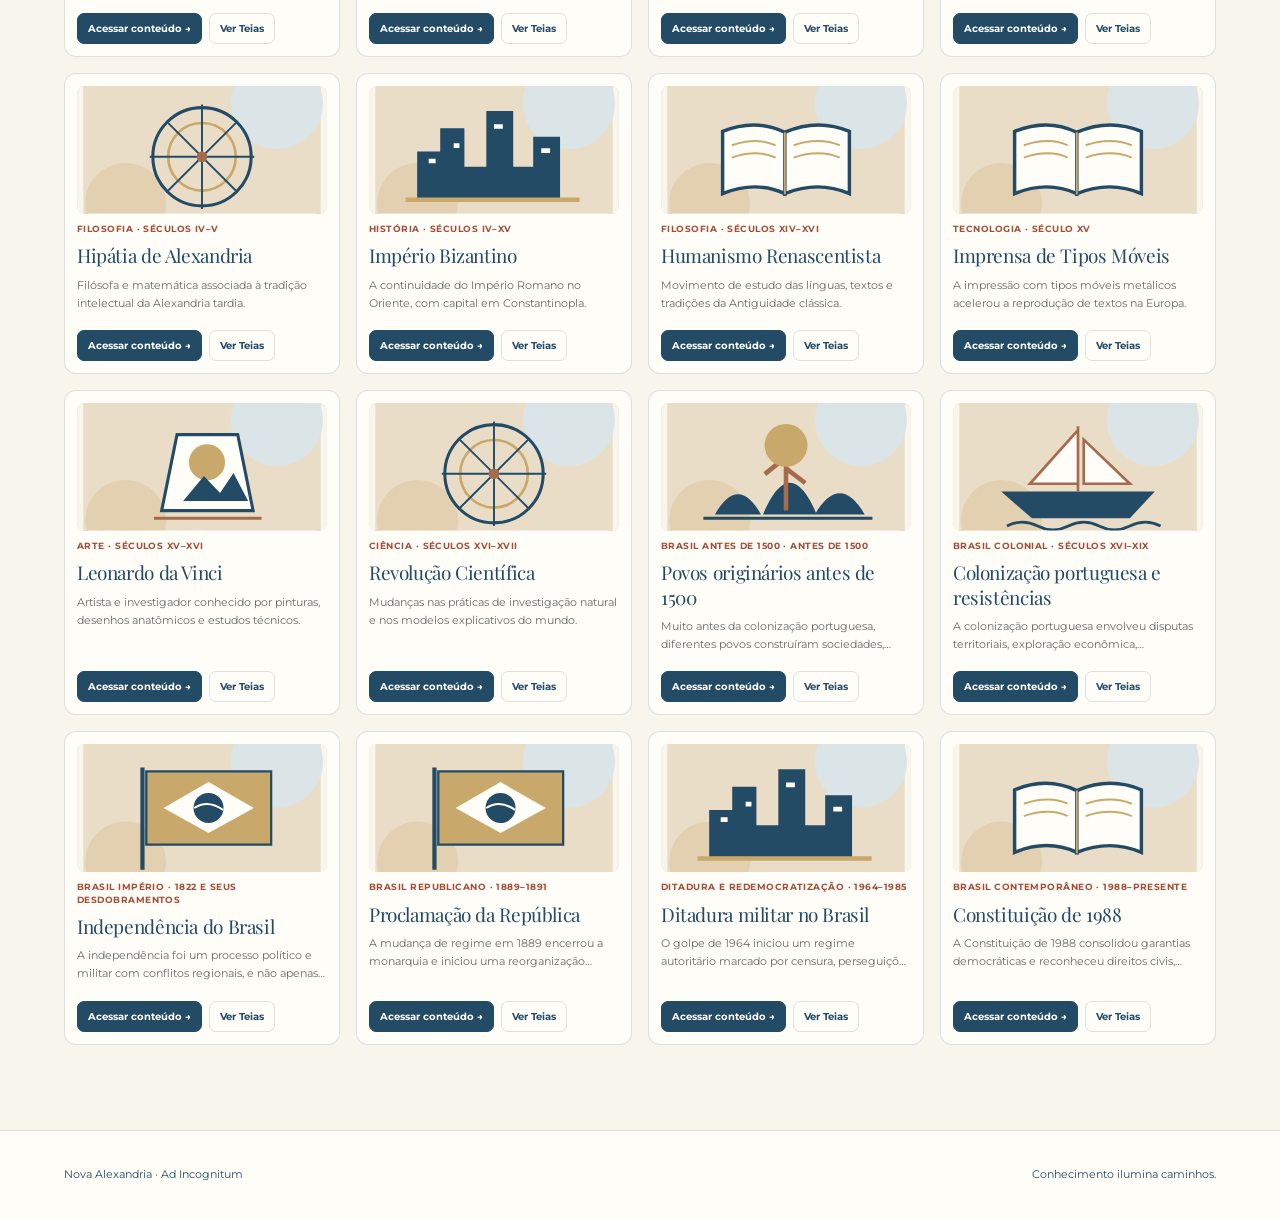
==== commit 25f77c7d: "refactor: desativar página Acervo e redirecionar acessos antigos à Ágora" ====
--- a/acervo.html
+++ b/acervo.html
@@ -1 +1 @@
-<!doctype html><html lang="pt-BR"><head><meta charset="utf-8"><meta name="viewport" content="width=device-width,initial-scale=1"><meta name="description" content="Acervo de estudos da Nova Alexandria: história, filosofia, ciência e História do Brasil."><title>Acervo | Nova Alexandria</title><link rel="preconnect" href="https://fonts.googleapis.com"><link rel="preconnect" href="https://fonts.gstatic.com" crossorigin><link href="https://fonts.googleapis.com/css2?family=Montserrat:wght@400;500;600;700&family=Playfair+Display:wght@400;500;600&display=swap" rel="stylesheet"><link rel="icon" href="assets/Icon.png"><link rel="stylesheet" href="styles.css"><link rel="stylesheet" href="css/acervo.css"><script defer src="js/imagens.js"></script><script defer src="js/acervo.js"></script><link rel="stylesheet" href="css/design-system-interno.css"><link rel="stylesheet" href="css/visual-refinement.css"></head><body><a class="skip" href="#conteudo">Ir ao conteúdo</a><header class="nav"><a href="index.html" class="brand" aria-label="Nova Alexandria — página inicial"><img src="assets/logo-horizontal.png" alt="Nova Alexandria — Ad Incognitum" class="brand-logo"></a><nav class="desktop-nav" aria-label="Navegação principal"><a href="index.html">Início</a><a href="acervo.html" aria-current="page">Acervo</a><a href="agora.html">Ágora</a><a href="teias.html">Teia do Tempo</a><a href="brasil.html">História do Brasil</a></nav><a class="login" href="teias.html">Explorar conexões</a><button class="menu" id="menuBtn" type="button" aria-label="Abrir menu" aria-expanded="false" aria-controls="mobileNav"><span aria-hidden="true">☰</span></button></header><nav class="mobile-nav" id="mobileNav" aria-label="Navegação móvel" hidden><a href="index.html">Início</a><a href="acervo.html" aria-current="page">Acervo</a><a href="agora.html">Ágora</a><a href="teias.html">Teia do Tempo</a><a href="brasil.html">História do Brasil</a></nav><main id="conteudo"><section class="acervo-hero"><div class="acervo-wrap na-hero-layout"><div class="na-hero-copy"><p class="eyebrow">NOVA ALEXANDRIA · BIBLIOTECA DE ESTUDOS</p><h1>O conhecimento começa com uma pergunta.</h1><p>Explore temas de história, filosofia, ciência e cultura brasileira. Leia, revise e siga as conexões entre ideias.</p><a href="#catalogo" class="acervo-link">Explorar biblioteca ↓</a></div><figure class="na-hero-art"><img src="assets/alexandria-panorama.png" alt="Ilustração histórica de Alexandria" loading="eager"><figcaption>Acervo Nova Alexandria</figcaption></figure></div></section><section id="catalogo" class="acervo-wrap acervo-main"><div class="acervo-heading"><div><p class="eyebrow">BIBLIOTECA</p><h2>Explore o acervo</h2><p id="contador" aria-live="polite">Carregando assuntos...</p></div><div class="acervo-ferramentas"><label>Pesquisar<input id="busca" type="search" placeholder="Tema, personagem, período..." autocomplete="off"></label><label>Área<select id="area"><option value="Todas">Todas as áreas</option><option value="Brasil">História do Brasil</option><option value="Geral">História geral e conhecimentos</option></select></label><label>Ordenar<select id="ordem"><option value="titulo">Título (A–Z)</option><option value="inicio">Período histórico</option></select></label></div></div><div id="categorias" class="acervo-filtros" aria-label="Categorias"></div><div id="resultados" class="acervo-grid" aria-live="polite"></div><p class="acervo-nota">Os artigos são sínteses educativas em revisão editorial. As referências disponíveis são exibidas em cada leitura; informações contestadas devem ser identificadas como tais.</p></section></main><footer><span>Nova Alexandria · Ad Incognitum</span><span>Conhecimento ilumina caminhos.</span></footer><script src="js/navegacao.js" defer></script></body></html>+<!doctype html><html lang="pt-BR"><head><meta charset="utf-8"><meta name="viewport" content="width=device-width,initial-scale=1"><meta name="robots" content="noindex"><meta http-equiv="refresh" content="0;url=agora.html"><title>Redirecionando para a Ágora | Nova Alexandria</title><link rel="canonical" href="agora.html"></head><body><p>O Acervo agora faz parte da <a href="agora.html">Ágora</a>. Redirecionando…</p><script>location.replace("agora.html"+location.search+location.hash)</script></body></html>
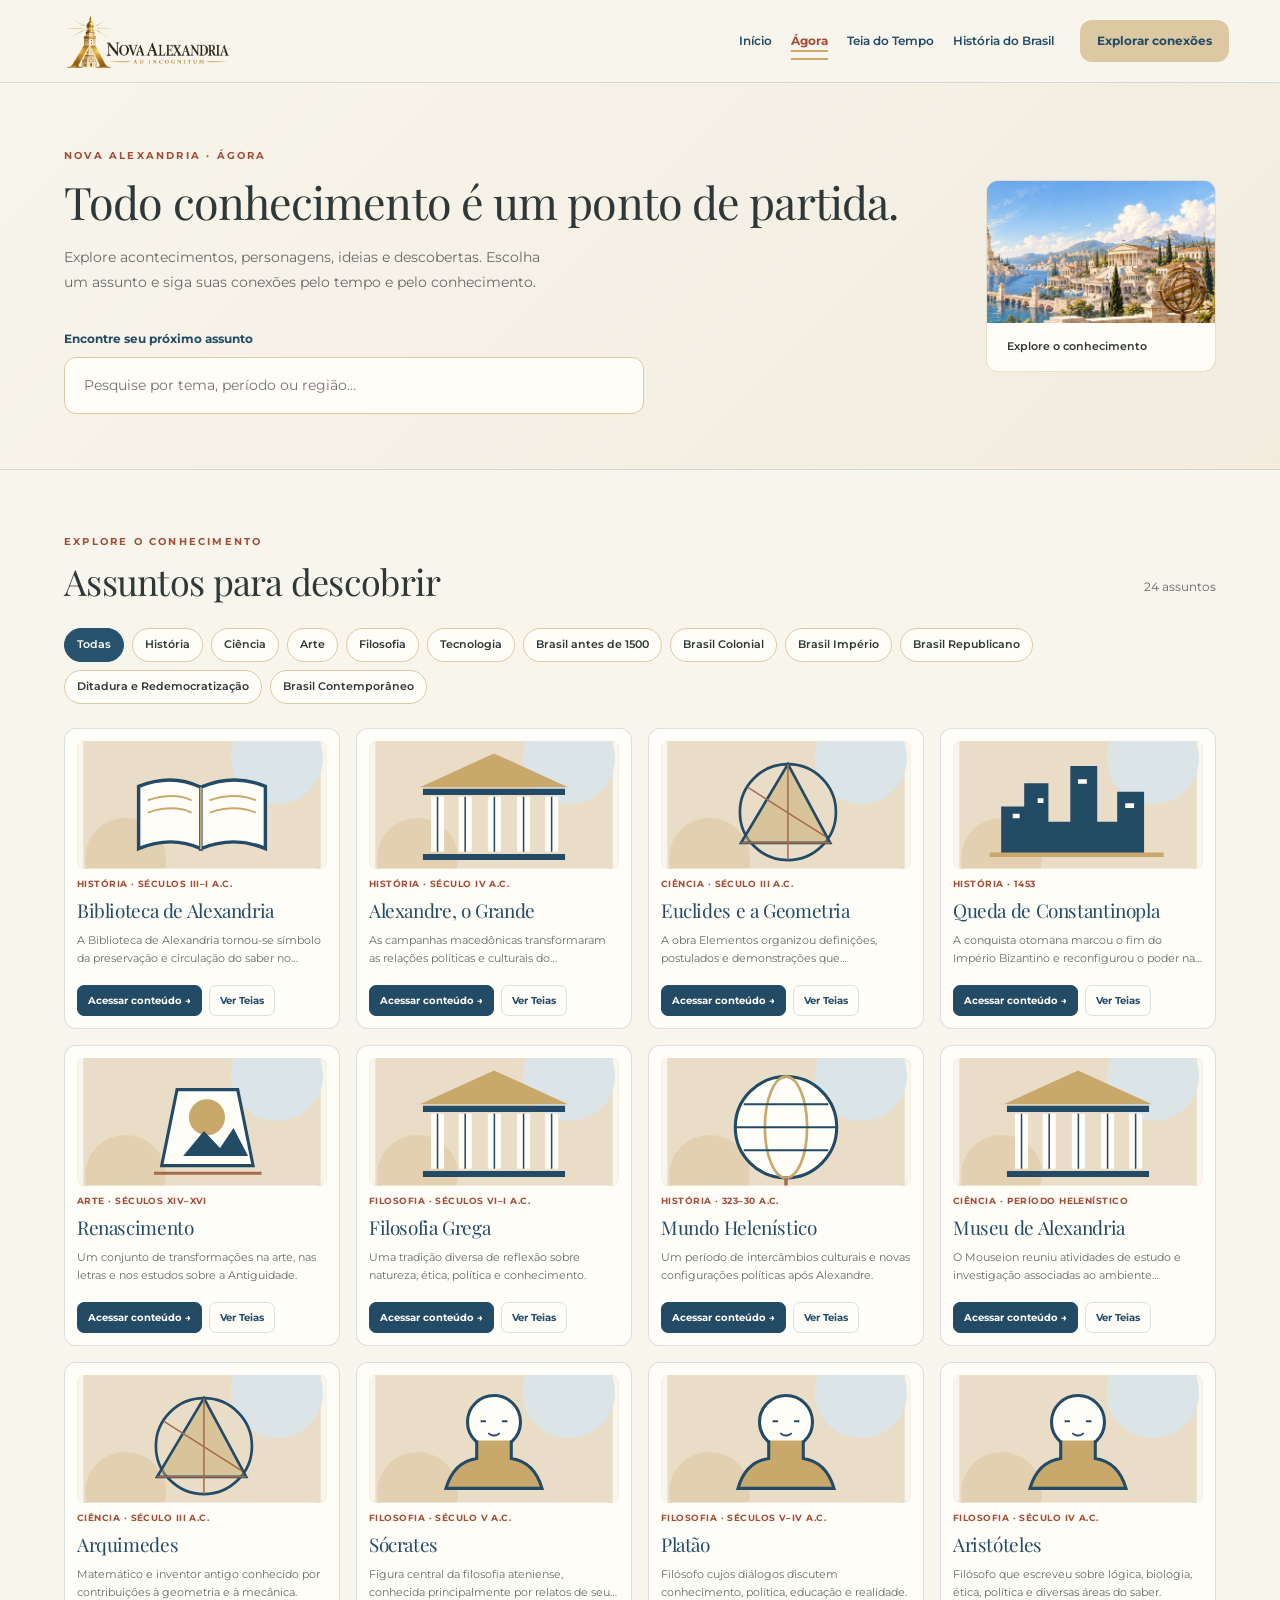
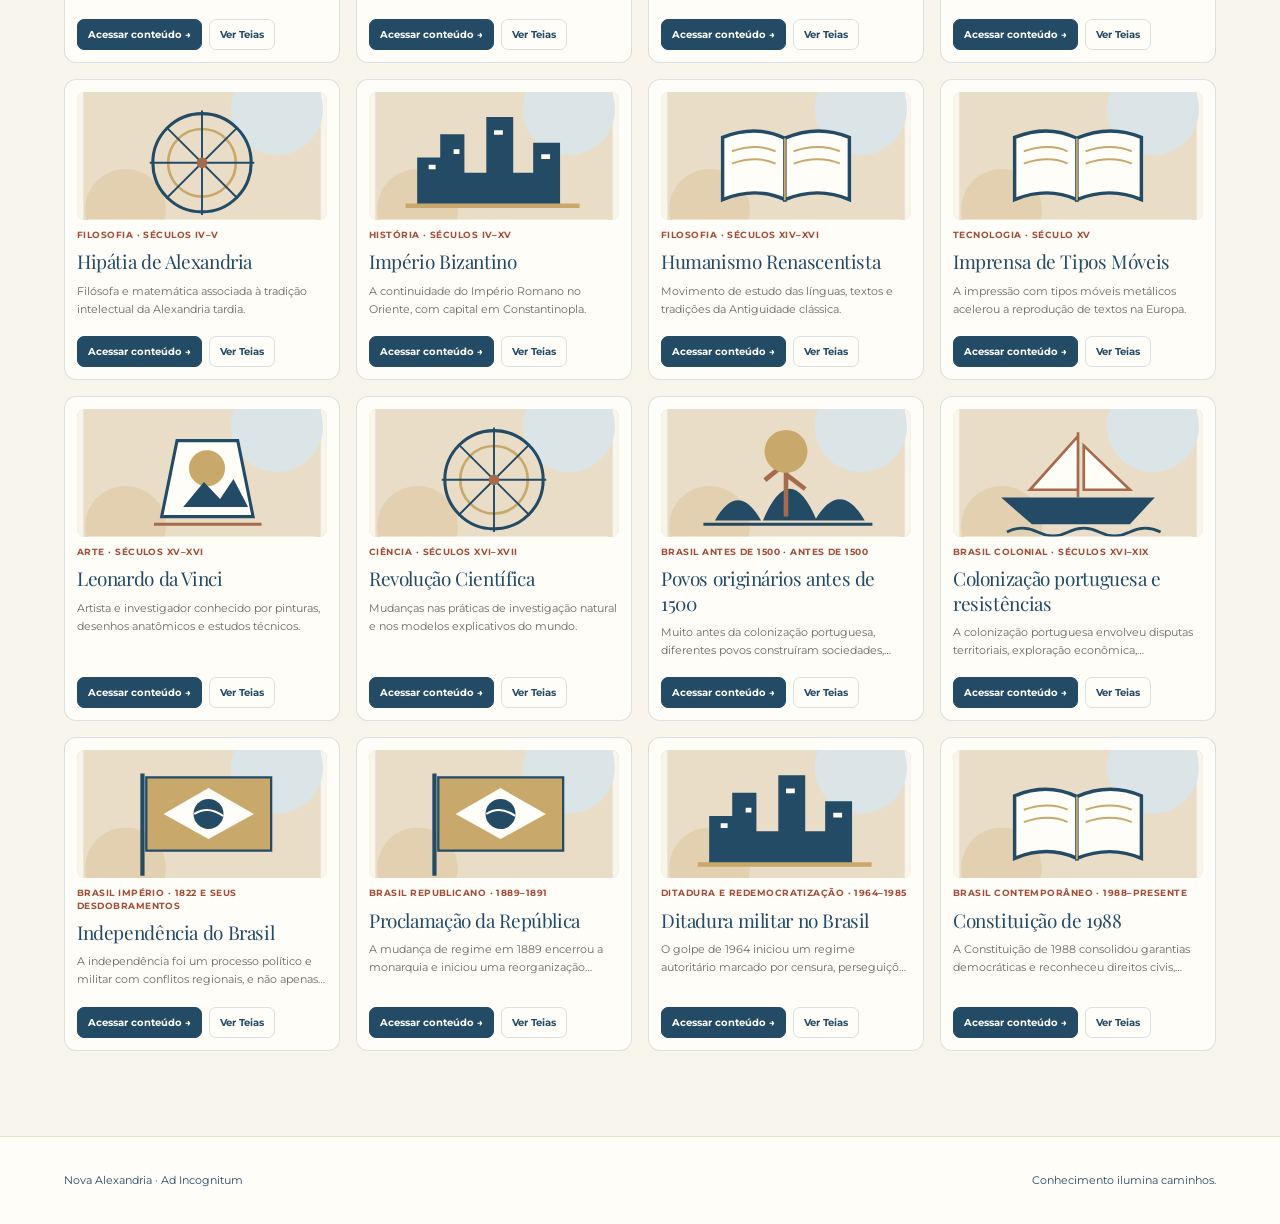
==== commit d2a514d5: "style: carregar melhorias finais em acervo.html" ====
--- a/acervo.html
+++ b/acervo.html
@@ -1 +1,2 @@
-<!doctype html><html lang="pt-BR"><head><meta charset="utf-8"><meta name="viewport" content="width=device-width,initial-scale=1"><meta name="robots" content="noindex"><meta http-equiv="refresh" content="0;url=agora.html"><title>Redirecionando para a Ágora | Nova Alexandria</title><link rel="canonical" href="agora.html"></head><body><p>O Acervo agora faz parte da <a href="agora.html">Ágora</a>. Redirecionando…</p><script>location.replace("agora.html"+location.search+location.hash)</script></body></html>+<!doctype html><html lang="pt-BR"><head><meta charset="utf-8"><meta name="viewport" content="width=device-width,initial-scale=1"><meta name="robots" content="noindex"><meta http-equiv="refresh" content="0;url=agora.html"><title>Redirecionando para a Ágora | Nova Alexandria</title><link rel="canonical" href="agora.html"><link rel="stylesheet" href="css/ux-final.css">
+</head><body><p>O Acervo agora faz parte da <a href="agora.html">Ágora</a>. Redirecionando…</p><script>location.replace("agora.html"+location.search+location.hash)</script></body></html>
--- a/css/ux-final.css
+++ b/css/ux-final.css
@@ -0,0 +1,111 @@
+:root {
+  --ui-focus: #a56b4c;
+  --ui-shadow: 0 14px 32px rgba(35, 75, 102, 0.11);
+}
+.nav .brand-logo {
+  width: auto;
+  max-width: min(245px, 38vw);
+  max-height: 62px;
+  object-fit: contain;
+}
+.nav, .desktop-nav, .mobile-nav {
+  font-family: "Montserrat", sans-serif;
+}
+.desktop-nav a, .mobile-nav a {
+  text-underline-offset: 5px;
+}
+.desktop-nav a[aria-current="page"], .mobile-nav a[aria-current="page"] {
+  font-weight: 700;
+  text-decoration: underline;
+  text-decoration-color: #c9a96b;
+  text-decoration-thickness: 2px;
+}
+:where(a, button, input, select, [tabindex="0"]):focus-visible {
+  outline: 3px solid var(--ui-focus);
+  outline-offset: 3px;
+}
+:where(button, a, input) {
+  -webkit-tap-highlight-color: transparent;
+}
+.agora-grid .assunto-card {
+  height: 100%;
+  overflow: hidden;
+  transition: transform 180ms ease, box-shadow 180ms ease;
+}
+.agora-grid .assunto-card:hover,
+.agora-grid .assunto-card:focus-within {
+  transform: translateY(-3px);
+  box-shadow: var(--ui-shadow);
+}
+.agora-grid .assunto-card img {
+  display: block;
+  width: 100%;
+  object-fit: cover;
+}
+.agora-grid .assunto-corpo {
+  display: flex;
+  flex-direction: column;
+  gap: 10px;
+}
+.agora-grid .assunto-corpo h3 {
+  line-height: 1.3;
+  overflow-wrap: anywhere;
+}
+.agora-grid .assunto-corpo p {
+  line-height: 1.65;
+}
+.agora-grid .assunto-acoes {
+  margin-top: auto;
+  display: flex;
+  flex-wrap: wrap;
+  gap: 8px;
+}
+.agora-search input {
+  min-height: 48px;
+}
+.agora-filtros button {
+  min-height: 42px;
+}
+.agora-vazio:not([hidden]) {
+  display: block;
+  padding: 24px;
+  border: 1px solid #e5dac9;
+  border-radius: 12px;
+  background: #fffdf8;
+}
+.teia-timeline-row {
+  min-height: 44px;
+}
+.teia-relacao-item p {
+  font-size: 12px;
+}
+.teia-botao-foco {
+  min-height: 42px;
+}
+@media (max-width: 760px) {
+  .nav .brand-logo {
+    max-width: min(190px, 53vw);
+    max-height: 52px;
+  }
+  .agora-grid .assunto-card:hover {
+    transform: none;
+  }
+  .agora-filtros {
+    display: flex;
+    flex-wrap: nowrap;
+    overflow-x: auto;
+    padding-bottom: 8px;
+    scrollbar-width: thin;
+  }
+  .agora-filtros button {
+    flex: 0 0 auto;
+  }
+  .teia-timeline {
+    margin-top: 18px;
+  }
+}
+@media (prefers-reduced-motion: reduce) {
+  .agora-grid .assunto-card {
+    transition: none;
+  }
+}
